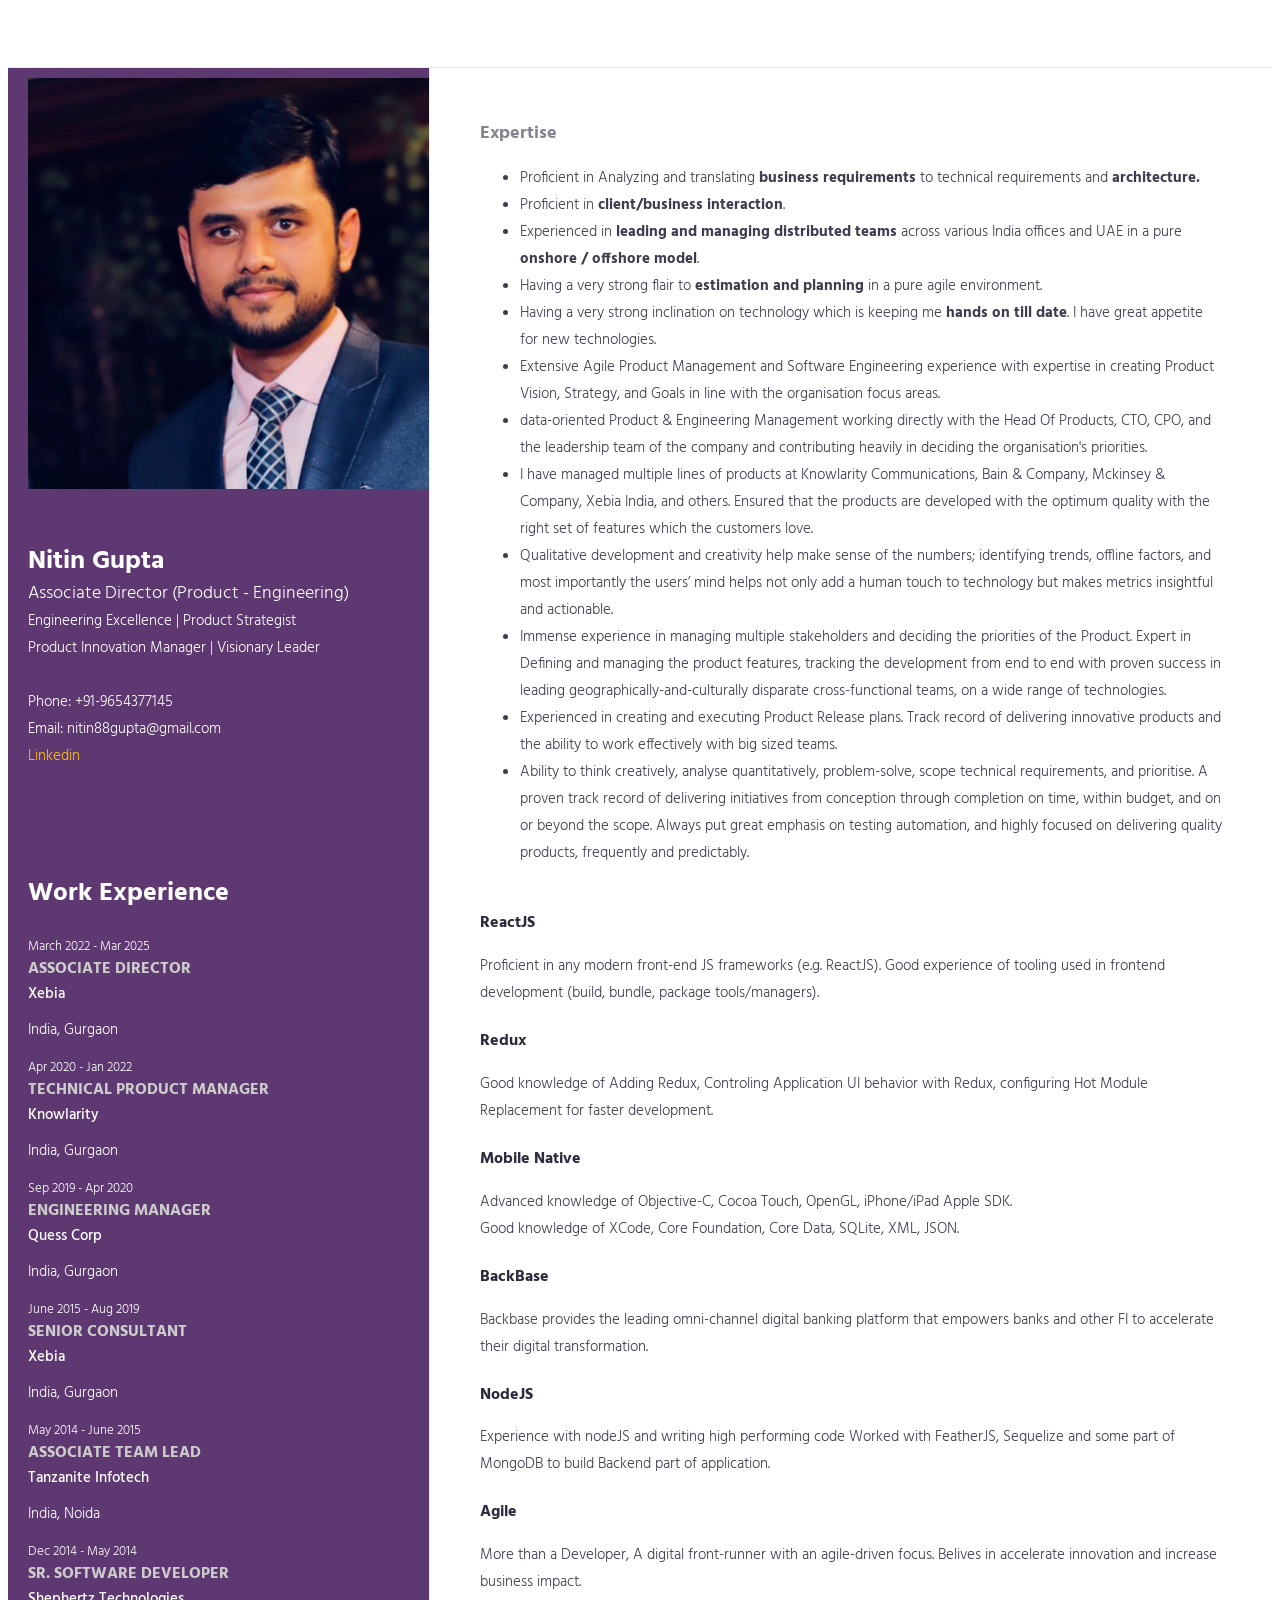
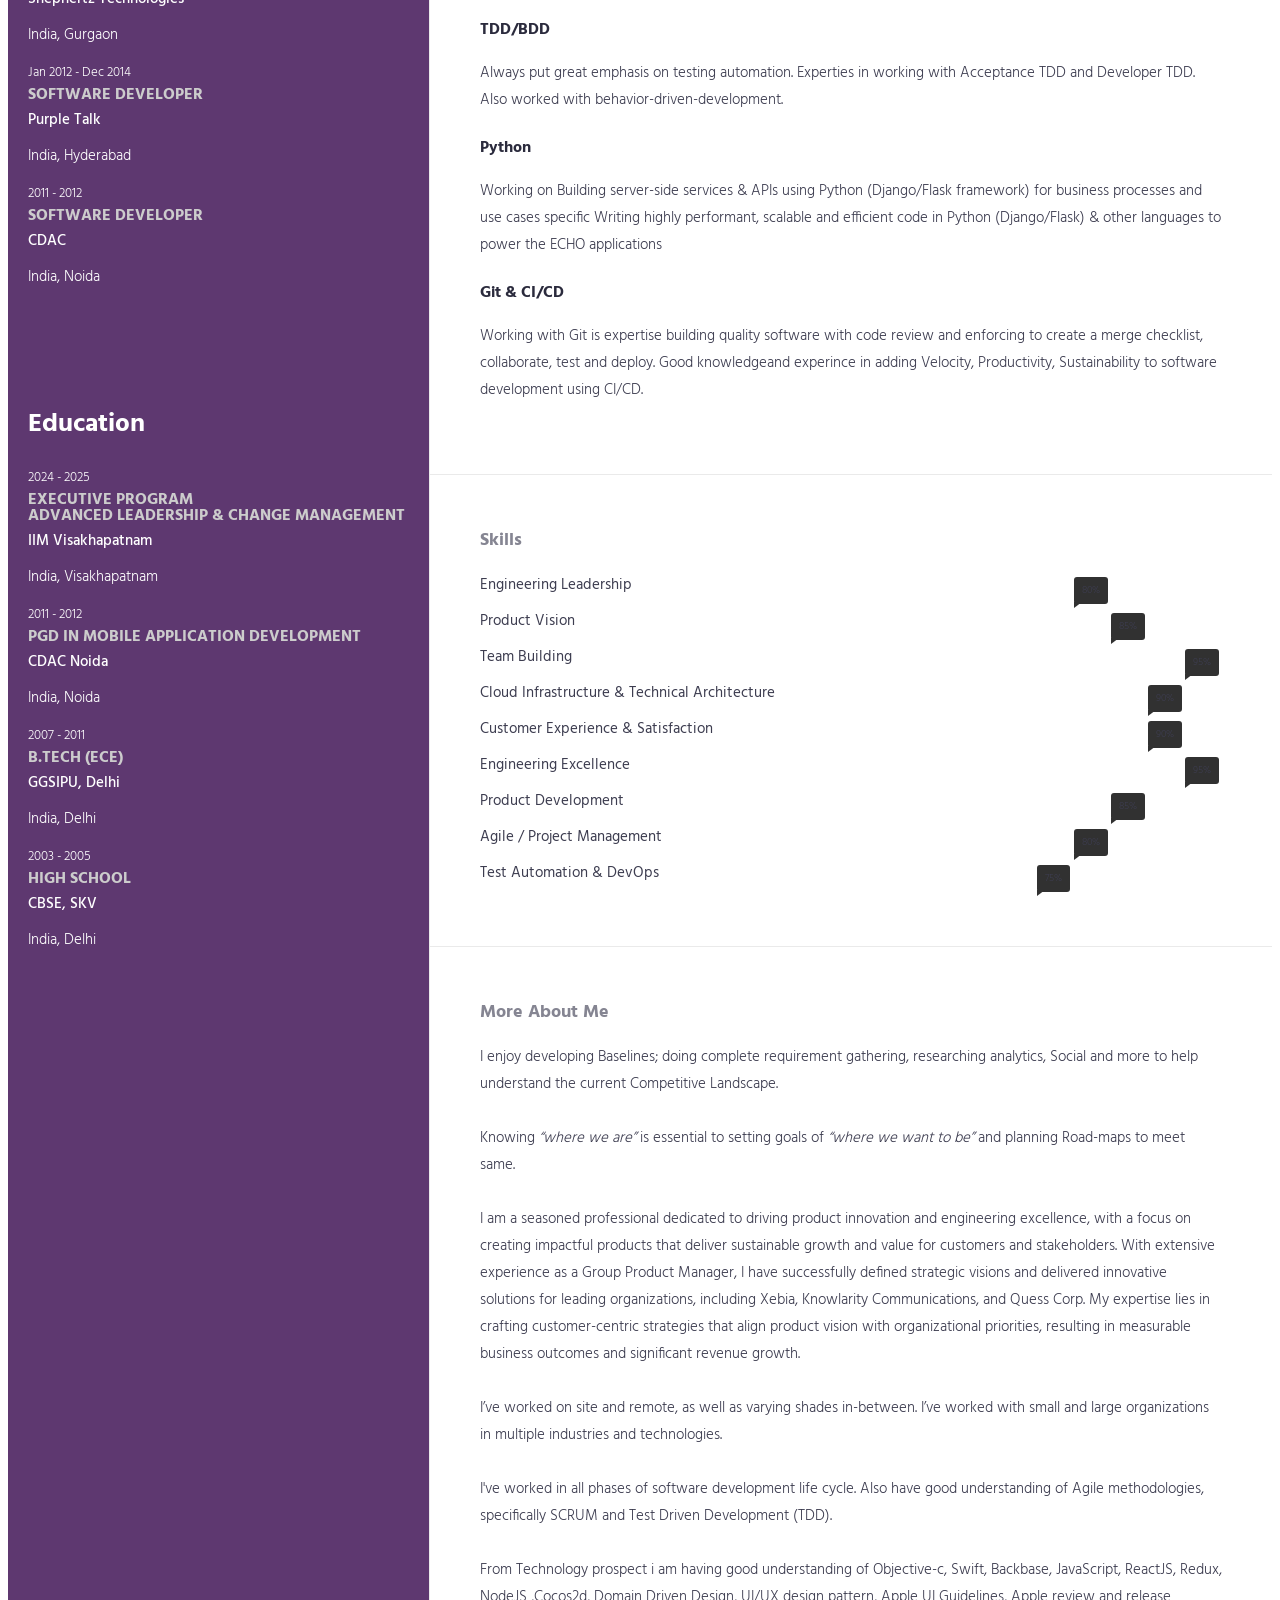
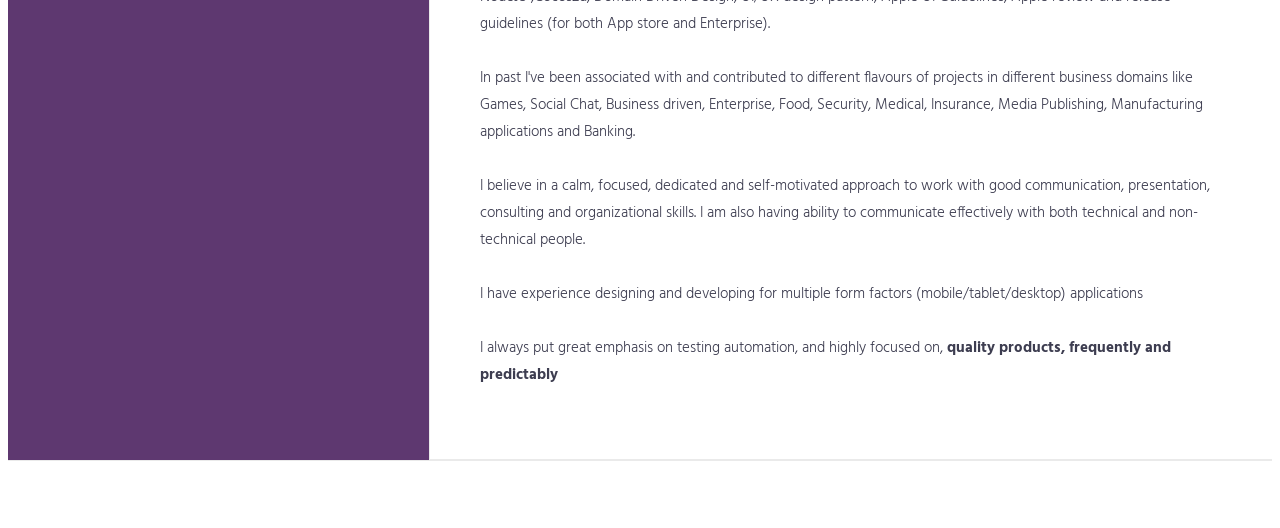
==== index.html @ 9d3622bd "Update index.html About me v0.1" ====
<!DOCTYPE html>
<html>
<head>
    <meta charset="utf-8">
    <meta http-equiv="X-UA-Compatible" content="IE=edge">
    <meta name="viewport" content="width=device-width, initial-scale=1">
    <!-- The above 3 meta tags *must* come first in the head; any other head content must come *after* these tags -->
    <title>Nitin Gupta</title>

    <!-- favicon -->
    <link href="favicon.ico" rel=icon>

    <!-- web-fonts -->
    <link href="https://fonts.googleapis.com/css?family=Hind:300,400,500,600,700" rel="stylesheet">

    <!-- font-awesome -->
    <link href="css/font-awesome.min.css" rel="stylesheet">

    <!-- Bootstrap -->
    <link href="css/bootstrap.min.css" rel="stylesheet">

    <!-- Style CSS -->
    <link href="css/style.css" rel="stylesheet">

</head>
<body id="page-top" data-spy="scroll" data-target=".navbar">
<div id="main-wrapper">

<div class="columns-block container">
<div class="left-col-block blocks">
    <header class="header theiaStickySidebar">
        <div class="profile-img">
            <img src="img/img-profile.png" class="img-responsive" alt=""/>
        </div>
        <div class="content">
            <h1>Nitin Gupta</h1>
            <span class="lead">Associate Director (Product - Engineering)</span>
            <div>
                <span class="about-text">
                        Engineering Excellence | Product Strategist <br/> Product Innovation Manager | Visionary Leader
                </span>

                <!-- <p><i>"I believe in application of thought process and result oriented approach."</i></p> -->
                <!-- <p><img src="img/Signature.png" alt="" class="img-responsive"/></p> -->
            </div>
            <br/>
            <span class="about-text">Phone: +91-9654377145</span><br/>
            <span class="about-text">Email: nitin88gupta@gmail.com</span>
            <ul>
                <li><a href="https://www.linkedin.com/in/nitin-gupta-18a8241a/"> Linkedin </a></li>
            </ul>
        </div>

    </header>
    <!-- .header-->

    <section class="header">
        <br/>
        <br/>
        <br/>
        <h1>Work Experience</h1>
        <div class="row">
            <div class="col-md-12">
                <div class="content-item">
                    <small>March 2022 - Mar 2025</small>
                    <h3>Associate Director</h3>
                    <h4>Xebia</h4>

                    <p>India, Gurgaon</p>
                </div>
                <div class="content-item">
                    <small>Apr 2020 - Jan 2022</small>
                    <h3>Technical Product Manager</h3>
                    <h4>Knowlarity</h4>

                    <p>India, Gurgaon</p>
                </div>
                <div class="content-item">
                    <small>Sep 2019 - Apr 2020</small>
                    <h3>Engineering Manager</h3>
                    <h4>Quess Corp</h4>

                    <p>India, Gurgaon</p>
                </div>
                <div class="content-item">
                    <small>June 2015 - Aug 2019</small>
                    <h3>Senior Consultant</h3>
                    <h4>Xebia</h4>

                    <p>India, Gurgaon</p>
                </div>
                <!-- .experience-item -->
                <div class="content-item">
                    <small>May 2014 - June 2015</small>
                    <h3>Associate Team Lead</h3>
                    <h4>Tanzanite Infotech</h4>

                    <p>India, Noida</p>
                </div>
                <!-- .experience-item -->
                
                <div class="content-item">
                    <small>Dec 2014 - May 2014</small>
                    <h3>Sr. Software Developer</h3>
                    <h4>Shephertz Technologies</h4>

                    <p>India, Gurgaon</p>
                </div>
                <!-- .experience-item -->

                <div class="content-item">
                    <small>Jan 2012 - Dec 2014</small>
                    <h3>Software Developer</h3>
                    <h4>Purple Talk</h4>

                    <p>India, Hyderabad</p>
                </div>
                <!-- .experience-item -->

                <div class="content-item">
                    <small>2011 - 2012</small>
                    <h3>Software Developer</h3>
                    <h4>CDAC</h4>

                    <p>India, Noida</p>
                </div>
                <!-- .experience-item -->
            </div>
        </div>
        <!--.row-->
    </section>
    <!-- .section-experience -->

    <section class="header">
        <br/>
        <br/>
        <br/>
        <h1>Education</h1>
        <!--.row-->
        <div class="row">
            <div class="col-md-12">
                <div class="content-item">
                    <small>2024 - 2025</small>
                    <h3>Executive Program <br/>Advanced Leadership & Change Management</h3>
                    <h4>IIM Visakhapatnam</h4>

                    <p>India, Visakhapatnam</p>
                </div>
                <!-- .experience-item -->
                <div class="content-item">
                    <small>2011 - 2012</small>
                    <h3>PGD In Mobile Application Development</h3>
                    <h4>CDAC Noida</h4>

                    <p>India, Noida</p>
                </div>
                <!-- .experience-item -->
                <div class="content-item">
                    <small>2007 - 2011</small>
                    <h3>B.Tech (ECE)</h3>
                    <h4>GGSIPU, Delhi</h4>

                    <p>India, Delhi</p>
                </div>
                <!-- .experience-item -->
                <div class="content-item">
                    <small>2003 - 2005</small>
                    <h3>High School</h3>
                    <h4>CBSE, SKV</h4>

                    <p>India, Delhi</p>
                </div>
                <!-- .experience-item -->
            </div>
        </div>
        <!--.row-->
    </section>
    <!-- .section-education -->
</div>
<!-- .left-col-block -->


<div class="right-col-block blocks">
<div class="theiaStickySidebar">
<section class="expertise-wrapper section-wrapper gray-bg">
    <div class="container-fluid">
        <div class="row">
            <div class="col-md-12">
                <div class="section-title">
                    <h2>Expertise</h2>
                </div>
            </div>
        </div>  
        <!-- .row -->

        <ol style="list-style-type:disc;">
            <li>Proficient in Analyzing and translating <b>business requirements</b> to technical requirements and <b>architecture.</b></li>
            <li>Proficient in <b>client/business interaction</b>.</li>
            <li>Experienced in <b>leading and managing distributed teams</b> across various India offices and UAE in a pure <b>onshore / offshore model</b>.</li>
            <li>Having a very strong flair to <b> estimation and planning</b> in a pure agile environment.</li>
            <li>Having a very strong inclination on technology which is keeping me <b>hands on till date</b>. I have great appetite for new technologies.</li>
            <li>Extensive Agile Product Management and Software Engineering experience with expertise in creating Product Vision, Strategy, and Goals in line with the organisation focus areas.</li>
            <li>data-oriented Product & Engineering Management working directly with the Head Of Products, CTO, CPO, and the leadership team of the company and contributing heavily in deciding the organisation's priorities.</li>
            <li> I have managed multiple lines of products at Knowlarity Communications, Bain & Company, Mckinsey & Company, Xebia India, and others. Ensured that the products are developed with the optimum quality with the right set of features which the customers love. </li>
            <li>Qualitative development and creativity help make sense of the numbers; identifying trends, offline factors, and most importantly the users’ mind helps not only add a human touch to technology but makes metrics insightful and actionable.</li>
            <li>Immense experience in managing multiple stakeholders and deciding the priorities of the Product. Expert in Defining and managing the product features, tracking the development from end to end with proven success in leading geographically-and-culturally disparate cross-functional teams, on a wide range of technologies.</li>
            <li>Experienced in creating and executing Product Release plans. Track record of delivering innovative products and the ability to work effectively with big sized teams.</li>
            <li>Ability to think creatively, analyse quantitatively, problem-solve, scope technical requirements, and prioritise. A proven track record of delivering initiatives from conception through completion on time, within budget, and on or beyond the scope. Always put great emphasis on testing automation, and highly focused on delivering quality products, frequently and predictably.</li>
        </ol>  
        
        <br/>
        
        <div class="row">
            <div class="col-md-6">
                <div class="expertise-item">
                    <h3>ReactJS</h3>
                    
                    <p>
                        Proficient in any modern front-end JS frameworks (e.g. ReactJS).
                        Good experience of tooling used in frontend development (build, bundle, package tools/managers).
                    </p>
                </div>
            </div>
            
            <div class="col-md-6">
                <div class="expertise-item">
                    <h3>Redux</h3>
                    
                    <p>
                        Good knowledge of Adding Redux, Controling Application UI behavior with Redux, configuring Hot Module Replacement for faster development. 
                    </p>
                </div>
            </div>  
            
        </div>

        <div class="row">
            <div class="col-md-6">
                <div class="expertise-item">
                    <h3>Mobile Native</h3>

                    <p>
                        Advanced knowledge of Objective-C, Cocoa Touch, OpenGL, iPhone/iPad Apple SDK.
                        <br/>Good knowledge of XCode, Core Foundation, Core Data, SQLite, XML, JSON. 
                    </p>
                </div>
            </div>
            <div class="col-md-6">
                <div class="expertise-item">
                    <h3>BackBase</h3>

                    <p>
                        Backbase provides the leading omni-channel digital banking platform that empowers banks and other FI to accelerate their digital transformation.
                    </p>
                </div>
            </div>
        </div>
        
        <div class="row">
            <div class="col-md-6">
                <div class="expertise-item">
                    <h3>NodeJS</h3>
    
                    <p>
                        Experience with nodeJS and writing high performing code
                        Worked with FeatherJS, Sequelize and some part of MongoDB to build Backend part of application.
                    </p>
                </div>
            </div>  

            <div class="col-md-6">
                <div class="expertise-item">
                    <h3>Agile</h3>

                    <p>
                        More than a Developer, A digital front-runner with an agile-driven focus.
                        Belives in accelerate innovation and increase business impact.
                    </p>
                </div>
            </div>

        </div>
        
        <div class="row">
            <div class="col-md-6">
                <div class="expertise-item">
                    <h3>TDD/BDD</h3>

                    <p>
                        Always put great emphasis on testing automation. Experties in working with Acceptance TDD and Developer TDD. Also worked with behavior-driven-development.
                    </p>
                </div>
            </div>  
            
            <div class="col-md-6">
                <div class="expertise-item">
                    <h3>Python</h3>
    
                    <p>
                        Working on Building server-side services & APIs using Python (Django/Flask framework) for business processes and use cases specific
                        Writing highly performant, scalable and efficient code in Python (Django/Flask) & other languages to power the ECHO applications
                    </p>
                </div>
            </div>

            <div class="col-md-6">
                <div class="expertise-item">
                    <h3>Git & CI/CD</h3>

                    <p>
                        Working with Git is expertise building quality software with code review and enforcing to create a merge checklist, collaborate, test and deploy.
                        Good knowledgeand experince in adding Velocity, Productivity, Sustainability to software development using CI/CD.
                    </p>
                </div>
            </div> 

        </div>

    </div>
</section>
<!-- .expertise-wrapper -->

<section class="section-wrapper skills-wrapper">
    <div class="container-fluid">
        <div class="row">
            <div class="col-md-12">
                <div class="section-title">
                    <h2>Skills</h2>
                </div>
            </div>

        </div>
        <div class="row">
            <div class="col-md-12">
                <div class="progress-wrapper">

                    <div class="progress-item">
                        <span class="progress-title">Engineering Leadership</span>

                        <div class="progress">
                            <div class="progress-bar" role="progressbar" aria-valuenow="80" aria-valuemin="0"
                                 aria-valuemax="100" style="width: 80%"><span class="progress-percent"> 80%</span>
                            </div>
                        </div>
                        <!-- /.progress -->
                    </div>
                    <!-- /.skill-progress -->

                    <div class="progress-item">
                        <span class="progress-title">Product Vision</span>

                        <div class="progress">
                            <div class="progress-bar" role="progressbar" aria-valuenow="65" aria-valuemin="0"
                                 aria-valuemax="100" style="width: 85%"><span class="progress-percent"> 85%</span>
                            </div>
                        </div>
                        <!-- /.progress -->
                    </div>
                    <!-- /.skill-progress -->

                    <div class="progress-item">
                        <span class="progress-title">Team Building</span>

                        <div class="progress">
                            <div class="progress-bar" role="progressbar" aria-valuenow="50" aria-valuemin="0"
                                 aria-valuemax="100" style="width: 95%"><span class="progress-percent"> 95%</span>
                            </div>
                        </div>
                        <!-- /.progress -->
                    </div>
                    <!-- /.skill-progress -->

                    <div class="progress-item">
                        <span class="progress-title">Cloud Infrastructure & Technical Architecture</span>

                        <div class="progress">
                            <div class="progress-bar" role="progressbar" aria-valuenow="90" aria-valuemin="0"
                                 aria-valuemax="100" style="width: 90%"><span class="progress-percent"> 90%</span>
                            </div>
                        </div>
                        <!-- .progress -->
                    </div>
                    <!-- .skill-progress -->

                    <div class="progress-item">
                        <span class="progress-title">Customer Experience & Satisfaction</span>

                        <div class="progress">
                            <div class="progress-bar" role="progressbar" aria-valuenow="90" aria-valuemin="0"
                                 aria-valuemax="100" style="width: 90%"><span class="progress-percent"> 90%</span>
                            </div>
                        </div>
                        <!-- /.progress -->
                    </div>
                    <!-- /.skill-progress -->

                    <div class="progress-item">
                        <span class="progress-title">Engineering Excellence</span>

                        <div class="progress">
                            <div class="progress-bar" role="progressbar" aria-valuenow="95" aria-valuemin="0"
                                 aria-valuemax="100" style="width: 95%;"><span class="progress-percent"> 95%</span>
                            </div>
                        </div>
                        <!-- /.progress -->
                    </div>
                    <!-- /.skill-progress -->

                    <div class="progress-item">
                        <span class="progress-title">Product Development</span>

                        <div class="progress">
                            <div class="progress-bar" role="progressbar" aria-valuenow="85" aria-valuemin="0"
                                 aria-valuemax="100" style="width: 85%;"><span class="progress-percent"> 85%</span>
                            </div>
                        </div>
                        <!-- /.progress -->
                    </div>
                    <!-- /.skill-progress -->

                    <div class="progress-item">
                        <span class="progress-title">Agile / Project Management</span>

                        <div class="progress">
                            <div class="progress-bar" role="progressbar" aria-valuenow="80" aria-valuemin="0"
                                 aria-valuemax="100" style="width: 80%;"><span class="progress-percent"> 80%</span>
                            </div>
                        </div>
                        <!-- .progress -->
                    </div>
                    <!-- .skill-progress -->

                    <div class="progress-item">
                        <span class="progress-title">Test Automation & DevOps</span>

                        <div class="progress">
                            <div class="progress-bar" role="progressbar" aria-valuenow="75" aria-valuemin="0"
                                 aria-valuemax="100" style="width: 75%;"><span class="progress-percent"> 75%</span>
                            </div>
                        </div>
                        <!-- /.progress -->
                    </div>
                    <!-- /.skill-progress -->

                </div>
                <!-- /.progress-wrapper -->
            </div>
        </div>
        <!--.row -->
    </div>
    <!-- .container-fluid -->
</section>
<!-- .skills-wrapper -->

<section class="section-wrapper">
        <div class="container-fluid">
                <div class="row">
                    <div class="col-md-12">
                        <div class="section-title">
                            <h2>More About Me</h2>
                        </div>
                    </div>
                </div>  
                <!-- .row -->
        
                <div class="row">
                    <div class="col-md-12">
                        <div class="expertise-item">
                            <p>
                                I enjoy developing Baselines; doing complete requirement gathering, researching analytics, Social and more to help understand the current Competitive Landscape. 
                                <br/><br/>
                                Knowing <i>“where we are”</i> is essential to setting goals of <i>“where we want to be”</i> and planning Road-maps to meet same. 
                                <br/><br/>
                                I am a seasoned professional dedicated to driving product innovation and engineering excellence, with a focus on creating impactful products that deliver sustainable growth and value for customers and stakeholders.
                                With extensive experience as a Group Product Manager, I have successfully defined strategic visions and delivered innovative solutions for leading organizations, including Xebia, Knowlarity Communications, and Quess Corp. 
                                My expertise lies in crafting customer-centric strategies that align product vision with organizational priorities, resulting in measurable business outcomes
                                and significant revenue growth.
                                <br/><br/>
                                I’ve worked on site and remote, as well as varying shades in-between. I’ve worked with small and large organizations in multiple industries and technologies. 
                                <br/><br/>I've worked in all phases of software development life cycle. Also have good understanding of Agile methodologies, specifically SCRUM and Test Driven Development (TDD).
                                <br/><br/>From Technology prospect i am having good understanding of Objective-c, Swift, Backbase, JavaScript, ReactJS, Redux, NodeJS ,Cocos2d, Domain Driven Design, UI/UX design pattern, Apple UI Guidelines, Apple review and release guidelines (for both App store and Enterprise). 
                                <br/><br/>
                                In past I've been associated with and contributed to different flavours of projects in different business domains like Games, Social Chat, Business driven, Enterprise, Food, Security, Medical, Insurance, Media Publishing, Manufacturing applications and Banking.
                                <br/><br/>
                                I believe in a calm, focused, dedicated and self-motivated approach to work with good communication, presentation, consulting and organizational skills. I am also having ability to communicate effectively with both technical and non- technical people.
                                <br/><br/>
                                I have experience designing and developing for multiple form factors (mobile/tablet/desktop) applications
                                <br/><br/>
                                I always put great emphasis on testing automation, and highly focused on, <b> quality products, frequently and predictably</b>
                            </p>
                        </div>
                    </div>
                </div>
            </div>
</section>
<!-- more about me -->

</div>
<!-- Sticky -->
</div>
<!-- .right-col-block -->
</div>
<!-- .columns-block -->
</div>
<!-- #main-wrapper -->

</body>
</html>
---- css/style.css ----
/*------------------------------------------------------------------
# [Color codes]

# Body  (text): #3a4750
# Heading Color #444444
# Theme Color (link color) #82b541
# Mid grey (sub header) #f4f4f4
# -------------------------------------------------------------------*/

body {
    font-family : 'Hind', sans-serif;
    font-size   : 15px;
    line-height : 1.8em;
    color       : #3d3d50;
    font-weight : 300;
    background  : url("../img/pattern-bg.png") fixed;
    }

/* --------------------------------------
 * Global Typography
 *------------------------------------------*/

h1, h2, h3, h4, h5, h6 {
    margin : 0 0 15px;
    color  : #2b2b3d;
    }

h1 {
    font-size   : 26px;
    line-height : 1.8em;
    font-weight : 700;
    color: white;
    }

h2 {
    font-size   : 18px;
    line-height : 1.8em;
    font-weight : 700;
    }

h3 {
    font-size   : 16px;
    line-height : 1.8em;
    font-weight : 500;
    }

h4 {
    font-size   : 15px;
    line-height : 1.8em;
    font-weight : 500;
    }

h5 {
    font-size   : 15px;
    line-height : 1.5em;
    font-weight : 500;
    }

h6 {
    font-size   : 15px;
    line-height : 1.5em;
    }

/* --------------------------------------
 * LINK STYLE
 *------------------------------------------*/
a {
    color              : #FFC107;
    text-decoration    : none;
    -webkit-transition : all 0.3s ease 0s;
    -moz-transition    : all 0.3s ease 0s;
    -o-transition      : all 0.3s ease 0s;
    transition         : all 0.3s ease 0s;
    }

a,
a:active,
a:focus,
a:active {
    text-decoration : none;
    outline         : none
    }

a:hover,
a:focus {
    text-decoration : none;
    color           : #ff9800;
    }

p {
    margin-bottom : 10px;
    }

ul {
    margin     : 0;
    padding    : 0;
    list-style : none;
    }

/*------------------
 * Button Style
 *------------------*/
.btn {
    padding        : 14px 30px 11px;
    margin-bottom  : 0;
    font-size      : 14px;
    font-weight    : 500;
    border-radius  : 0;
    border         : 0;
    text-transform : uppercase;
    }

.btn-lg {
    font-weight : 700;
    font-size   : 24px;
    padding     : 15px 30px;
    }

/*btn-primary*/
.btn-primary {
    background-color : #FFC107;
    }

.btn-primary:hover,
.btn-primary:focus,
.btn-primary:active:focus {
    background : #ff9800;
    }

/*btn-default*/
.btn-default {
    color            : #2a54f5;
    background-color : transparent;
    border           : 2px solid #2a54f5;
    }

.btn-default:hover,
.btn-default:focus,
.btn-default:active:focus {
    background   : #2a54f5;
    color        : #ffffff;
    border-color : #2a54f5;
    }

button:focus,
.btn:focus,
.btn:active:focus {
    outline : none;
    }

/* --------------------
 * Column Block
 * -------------------*/

.columns-block {
    display                : -webkit-flex;
    display                : flex;
    -webkit-flex-direction : row;
    flex-direction         : row;
    margin                 : 60px auto;
    padding                : 0;
    box-shadow             : 0 0 0 1px #eaeaea;
    }

.blocks {
    box-sizing : border-box;
    }

.left-col-block {
    overflow     : hidden;
    -webkit-flex : 1 0 0;
    flex         : 1 0 0;
    position     : relative;
    background   : rgba(54, 7, 77, 0.8);
    border-right : 1px solid #eaeaea;
    color: white;
    }

.right-col-block {
    -webkit-flex : 2 0 0;
    flex         : 2 0 0;
    position     : relative;
    background   : #ffffff;
    }

@media (max-width : 768px) {

    .columns-block {
        display    : block;
        margin     : 0;
        box-shadow : none;
        }

    .left-col-block {
        width    : 100%;
        position : relative;
        border   : 0;
        }

    .right-col-block {
        width      : 100%;
        position   : relative;
        box-shadow : none;
        }
    }

@media (min-width : 769px) and (max-width : 1024px) {
    .columns-block {
        margin-top    : 30px;
        margin-bottom : 30px;
        }
    }

/* --------------------
 * Section Background
 * -------------------*/

.gray-bg {
    background-color : #ffffff;
    }

/* --------------------
 *  main Wrapper
 * -------------------*/
#main-wrapper {
    overflow : hidden;
    }

/*-------------------
 * Section Wrapper
 *-------------------*/
.section-wrapper {
    padding       : 50px;
    border-bottom : 1px solid #eaeaea;
    }

@media (max-width : 480px) {
    .section-wrapper {
        padding : 30px 20px;
        }
    }

/*---------------------------
* Section Title
*---------------------------*/
.section-title {
    margin-bottom : 15px;
    }

.section-title h2 {
    margin-bottom : 5px;
    color         : #858592;
    }

/*-----------------------------
 * NAVIGATION & HEADER STYLE
 *-----------------------------*/

.header {
    padding-top: 10px !important;
    padding-right: 20px !important;
    padding-bottom: 10px !important;
    padding-left: 20px !important;
    margin   : 0;
    position : relative;
    }

.header .profile-img {
    margin-bottom : 50px;
    }

.header .content-wrapper {

    }

.header .content {
    width  : 100%;
    margin : 0 auto;
    }

.header .content h1 {
    line-height : 1;
    margin      : 0 0 5px;
    }

.header .content .lead {
    font-size : 18px;
    }

.header .content .about-text {
    margin : 10px 0;
    }

.header .btn {
    margin-top : 40px;
    }

@media (max-width : 768px) {
    .header {
        padding       : 0;
        text-align    : center;
        border-bottom : 1px solid #ededed;
        }

    .header img {
        margin : 0 auto;
        }

    .header .content {
        padding : 50px;
        }
    }

/* Header Sticky */

.sticky {
    position : -webkit-sticky;
    position : sticky;
    top      : 0;
    }

/*-------------------
 * Social Icon
 *-------------------*/

.social-icon {
    margin  : 20px 0;
    padding : 0;
    display : block;
    }

.social-icon li {
    display : inline-block;
    margin  : 0 2px;
    }

.social-icon li a {
    display       : block;
    font-size     : 12px;
    color         : #333333;
    width         : 34px;
    height        : 34px;
    line-height   : 33px;
    text-align    : center;
    border-radius : 2px;
    border        : 2px solid #eeeeee;
    }

.social-icon li a:hover {
    border-color : #cccccc;
    }

/*-------------------
 * Expertise
 *-------------------*/
.expertise-item {
    margin-bottom : 20px;
    }

.expertise-item h3 {
    margin-bottom : 5px;
    font-weight   : 700;
    }

/*-------------------
 * Skills Progressbar
 *-------------------*/

.progress-item {
    position : relative;
    }

.progress-item .progress-title {
    font-size     : 15px;
    font-weight   : 400;
    display       : inline-block;
    margin-bottom : 5px;
    }

.progress-item .progress {
    height        : 4px;
    box-shadow    : none;
    border-radius : 5px;
    }

.progress-item .progress-bar {
    background-color : #FFC107;
    box-shadow       : none;
    text-align       : right;
    }

.progress-item .progress-percent {
    font-size        : 10px;
    background-color : #313131;
    position         : absolute;
    top              : 5px;
    padding          : 0 8px;
    border-radius    : 3px;
    }

.progress-item .progress-percent::before {
    content      : "";
    position     : absolute;
    left         : 0;
    bottom       : -4px;
    border-top   : 6px solid #313131;
    border-right : 8px solid transparent;
    }

/*-------------------
 * Portfolio
 *-------------------*/

.portfolio-item {
    position      : relative;
    display       : block;
    margin-bottom : 30px;
    }

.portfolio-item .portfolio-thumb img {
    height    : auto;
    display   : block;
    max-width : 100%;
    }

.portfolio-item .portfolio-info {
    position   : absolute;
    bottom     : 0;
    padding    : 30px 15px 5px;
    width      : 100%;
    background : -webkit-linear-gradient(
            top,
            transparent 0%,
            rgba(0, 0, 0, 0.5) 100%
    );
    }

.portfolio-item .portfolio-info h3 {
    margin      : 0;
    line-height : 1;
    color       : #ffffff;
    }

.portfolio-item .portfolio-info small {
    color : #ffffff;
    }

.portfolio-item:hover .portfolio-info {
    background : -webkit-linear-gradient(
            top,
            transparent 0%,
            #000 100%
    );
    }

/*-------------------
 * Content Item
 *-------------------*/

.content-item {
    margin-bottom : 0px;
    }

.content-item h3 {
    margin         : 0 0 10px;
    line-height    : 1;
    font-weight    : bold;
    text-transform : uppercase;
    }

.content-item h4 {
    margin      : 0;
    line-height : 1;
    }

.content-item small {
    color : #888888;
    }

.header .content-item small {
    color: #ffffff
}

.header .content-item h3 {
    margin         : 0 0 10px;
    line-height    : 1;
    font-weight    : bold;
    text-transform : uppercase;
    color: #cccccc
    }

.header .content-item h4 {
    margin      : 0;
    line-height : 1;
    color: #ffffff
    }


/*-------------------
 * Contact
 *-------------------*/

.feedback-form {
    margin-top : 50px;
    }

/*-------------------
 * Form Style
 *-------------------*/
.form-control {
    height        : 50px;
    padding       : 0 20px;
    font-size     : 13px;
    line-height   : 50px;
    color         : #969595;
    border        : 1px solid #cccccc;
    border-radius : 0;
    box-shadow    : none;
    box-sizing    : border-box;
    }

.form-control:focus,
.form-control:active {
    box-shadow : none;
    }

/* --------------------------------------------
 *   Footer
 *---------------------------------------------- */

/* Copyright */

.footer {
    padding : 30px 50px;
    }

.footer .copyright-section {
    font-size : 13px;
    color     : #888888;

    }

.footer .copyright-section .copytext {
    font-weight : 400;
    display     : block;
    }

@media (max-width : 480px) {
    .footer {
        padding : 10px 20px;
        }
    }

/* ---------------------------------------------- /*
 * Preloader
/* ---------------------------------------------- */
#preloader {
    background : rgba(255, 255, 255,.8);
    bottom     : 0;
    left       : 0;
    position   : fixed;
    right      : 0;
    top        : 0;
    z-index    : 9999;
    }

#status,
.status-mes {
    background-image    : url(../img/preloader.svg);
    background-position : center;
    background-repeat   : no-repeat;
    height              : 200px;
    left                : 50%;
    margin              : -100px 0 0 -100px;
    position            : absolute;
    top                 : 50%;
    width               : 200px;
    }

.status-mes {
    background : none;
    left       : 0;
    margin     : 0;
    text-align : center;
    top        : 65%;
    }
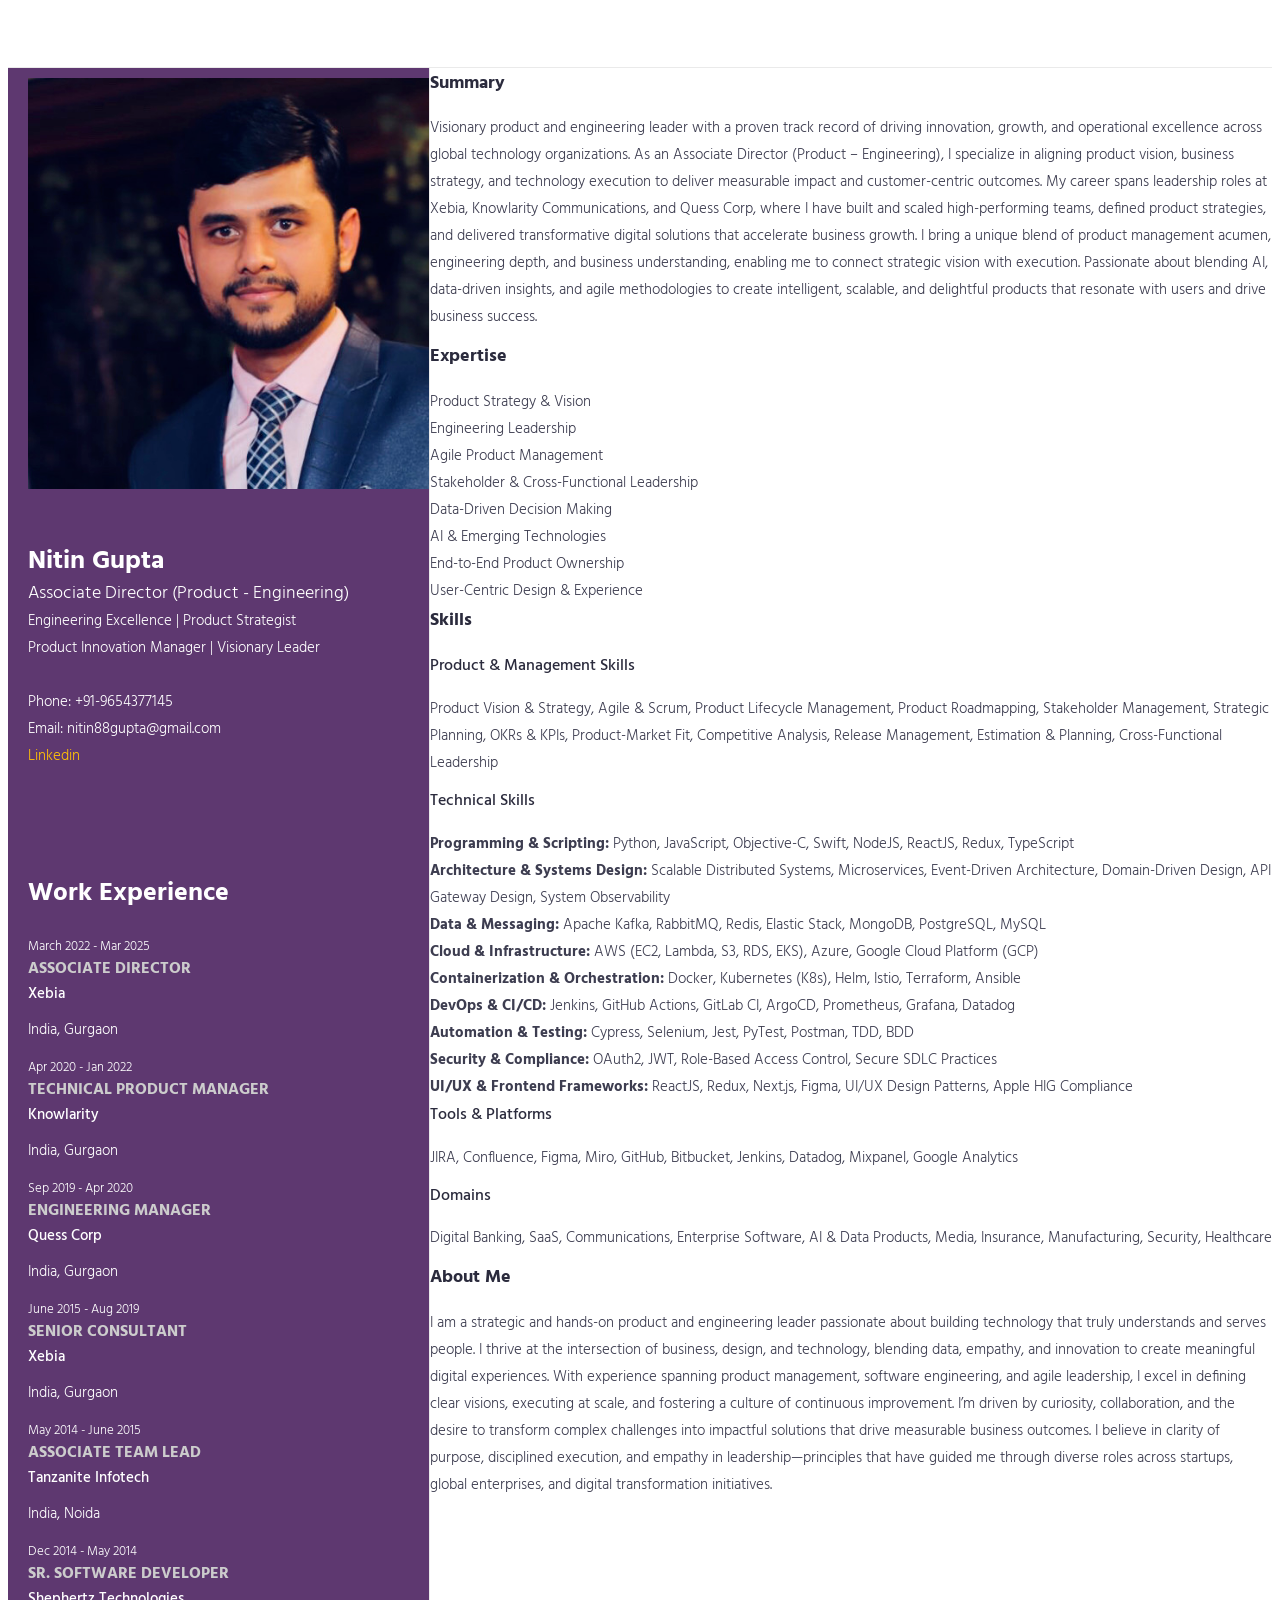
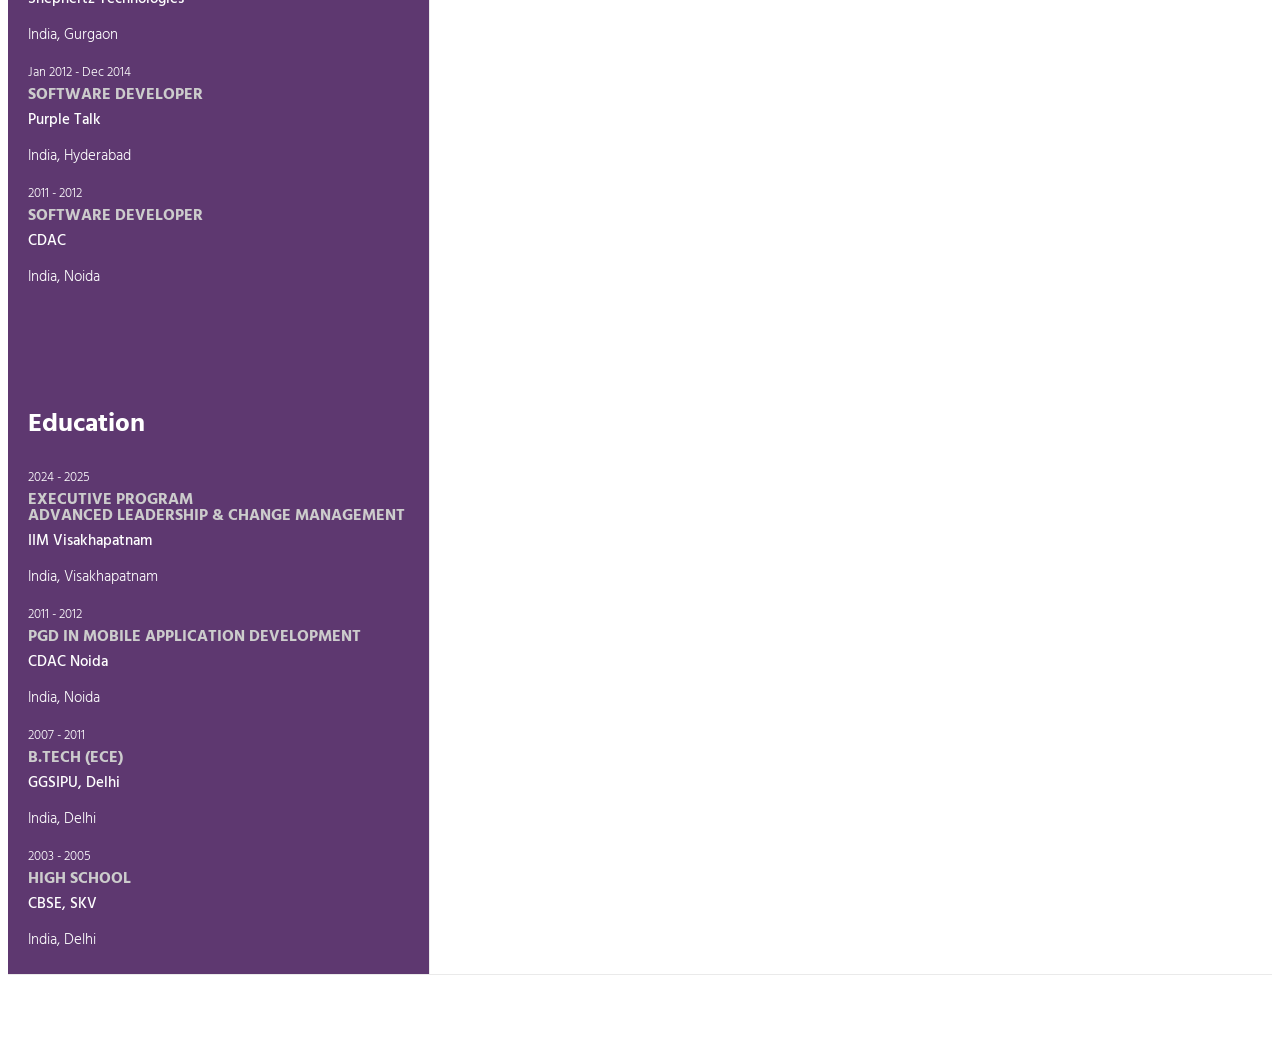
==== commit 890c76f6: "Main Commit" ====
--- a/index.html
+++ b/index.html
@@ -182,319 +182,46 @@
 
 <div class="right-col-block blocks">
 <div class="theiaStickySidebar">
-<section class="expertise-wrapper section-wrapper gray-bg">
-    <div class="container-fluid">
-        <div class="row">
-            <div class="col-md-12">
-                <div class="section-title">
-                    <h2>Expertise</h2>
-                </div>
-            </div>
-        </div>  
-        <!-- .row -->
-
-        <ol style="list-style-type:disc;">
-            <li>Proficient in Analyzing and translating <b>business requirements</b> to technical requirements and <b>architecture.</b></li>
-            <li>Proficient in <b>client/business interaction</b>.</li>
-            <li>Experienced in <b>leading and managing distributed teams</b> across various India offices and UAE in a pure <b>onshore / offshore model</b>.</li>
-            <li>Having a very strong flair to <b> estimation and planning</b> in a pure agile environment.</li>
-            <li>Having a very strong inclination on technology which is keeping me <b>hands on till date</b>. I have great appetite for new technologies.</li>
-            <li>Extensive Agile Product Management and Software Engineering experience with expertise in creating Product Vision, Strategy, and Goals in line with the organisation focus areas.</li>
-            <li>data-oriented Product & Engineering Management working directly with the Head Of Products, CTO, CPO, and the leadership team of the company and contributing heavily in deciding the organisation's priorities.</li>
-            <li> I have managed multiple lines of products at Knowlarity Communications, Bain & Company, Mckinsey & Company, Xebia India, and others. Ensured that the products are developed with the optimum quality with the right set of features which the customers love. </li>
-            <li>Qualitative development and creativity help make sense of the numbers; identifying trends, offline factors, and most importantly the users’ mind helps not only add a human touch to technology but makes metrics insightful and actionable.</li>
-            <li>Immense experience in managing multiple stakeholders and deciding the priorities of the Product. Expert in Defining and managing the product features, tracking the development from end to end with proven success in leading geographically-and-culturally disparate cross-functional teams, on a wide range of technologies.</li>
-            <li>Experienced in creating and executing Product Release plans. Track record of delivering innovative products and the ability to work effectively with big sized teams.</li>
-            <li>Ability to think creatively, analyse quantitatively, problem-solve, scope technical requirements, and prioritise. A proven track record of delivering initiatives from conception through completion on time, within budget, and on or beyond the scope. Always put great emphasis on testing automation, and highly focused on delivering quality products, frequently and predictably.</li>
-        </ol>  
-        
-        <br/>
-        
-        <div class="row">
-            <div class="col-md-6">
-                <div class="expertise-item">
-                    <h3>ReactJS</h3>
-                    
-                    <p>
-                        Proficient in any modern front-end JS frameworks (e.g. ReactJS).
-                        Good experience of tooling used in frontend development (build, bundle, package tools/managers).
-                    </p>
-                </div>
-            </div>
-            
-            <div class="col-md-6">
-                <div class="expertise-item">
-                    <h3>Redux</h3>
-                    
-                    <p>
-                        Good knowledge of Adding Redux, Controling Application UI behavior with Redux, configuring Hot Module Replacement for faster development. 
-                    </p>
-                </div>
-            </div>  
-            
-        </div>
-
-        <div class="row">
-            <div class="col-md-6">
-                <div class="expertise-item">
-                    <h3>Mobile Native</h3>
-
-                    <p>
-                        Advanced knowledge of Objective-C, Cocoa Touch, OpenGL, iPhone/iPad Apple SDK.
-                        <br/>Good knowledge of XCode, Core Foundation, Core Data, SQLite, XML, JSON. 
-                    </p>
-                </div>
-            </div>
-            <div class="col-md-6">
-                <div class="expertise-item">
-                    <h3>BackBase</h3>
-
-                    <p>
-                        Backbase provides the leading omni-channel digital banking platform that empowers banks and other FI to accelerate their digital transformation.
-                    </p>
-                </div>
-            </div>
-        </div>
-        
-        <div class="row">
-            <div class="col-md-6">
-                <div class="expertise-item">
-                    <h3>NodeJS</h3>
-    
-                    <p>
-                        Experience with nodeJS and writing high performing code
-                        Worked with FeatherJS, Sequelize and some part of MongoDB to build Backend part of application.
-                    </p>
-                </div>
-            </div>  
-
-            <div class="col-md-6">
-                <div class="expertise-item">
-                    <h3>Agile</h3>
-
-                    <p>
-                        More than a Developer, A digital front-runner with an agile-driven focus.
-                        Belives in accelerate innovation and increase business impact.
-                    </p>
-                </div>
-            </div>
-
-        </div>
-        
-        <div class="row">
-            <div class="col-md-6">
-                <div class="expertise-item">
-                    <h3>TDD/BDD</h3>
-
-                    <p>
-                        Always put great emphasis on testing automation. Experties in working with Acceptance TDD and Developer TDD. Also worked with behavior-driven-development.
-                    </p>
-                </div>
-            </div>  
-            
-            <div class="col-md-6">
-                <div class="expertise-item">
-                    <h3>Python</h3>
-    
-                    <p>
-                        Working on Building server-side services & APIs using Python (Django/Flask framework) for business processes and use cases specific
-                        Writing highly performant, scalable and efficient code in Python (Django/Flask) & other languages to power the ECHO applications
-                    </p>
-                </div>
-            </div>
-
-            <div class="col-md-6">
-                <div class="expertise-item">
-                    <h3>Git & CI/CD</h3>
-
-                    <p>
-                        Working with Git is expertise building quality software with code review and enforcing to create a merge checklist, collaborate, test and deploy.
-                        Good knowledgeand experince in adding Velocity, Productivity, Sustainability to software development using CI/CD.
-                    </p>
-                </div>
-            </div> 
-
-        </div>
-
-    </div>
-</section>
-<!-- .expertise-wrapper -->
-
-<section class="section-wrapper skills-wrapper">
-    <div class="container-fluid">
-        <div class="row">
-            <div class="col-md-12">
-                <div class="section-title">
-                    <h2>Skills</h2>
-                </div>
-            </div>
-
-        </div>
-        <div class="row">
-            <div class="col-md-12">
-                <div class="progress-wrapper">
-
-                    <div class="progress-item">
-                        <span class="progress-title">Engineering Leadership</span>
-
-                        <div class="progress">
-                            <div class="progress-bar" role="progressbar" aria-valuenow="80" aria-valuemin="0"
-                                 aria-valuemax="100" style="width: 80%"><span class="progress-percent"> 80%</span>
-                            </div>
-                        </div>
-                        <!-- /.progress -->
-                    </div>
-                    <!-- /.skill-progress -->
-
-                    <div class="progress-item">
-                        <span class="progress-title">Product Vision</span>
-
-                        <div class="progress">
-                            <div class="progress-bar" role="progressbar" aria-valuenow="65" aria-valuemin="0"
-                                 aria-valuemax="100" style="width: 85%"><span class="progress-percent"> 85%</span>
-                            </div>
-                        </div>
-                        <!-- /.progress -->
-                    </div>
-                    <!-- /.skill-progress -->
-
-                    <div class="progress-item">
-                        <span class="progress-title">Team Building</span>
-
-                        <div class="progress">
-                            <div class="progress-bar" role="progressbar" aria-valuenow="50" aria-valuemin="0"
-                                 aria-valuemax="100" style="width: 95%"><span class="progress-percent"> 95%</span>
-                            </div>
-                        </div>
-                        <!-- /.progress -->
-                    </div>
-                    <!-- /.skill-progress -->
-
-                    <div class="progress-item">
-                        <span class="progress-title">Cloud Infrastructure & Technical Architecture</span>
-
-                        <div class="progress">
-                            <div class="progress-bar" role="progressbar" aria-valuenow="90" aria-valuemin="0"
-                                 aria-valuemax="100" style="width: 90%"><span class="progress-percent"> 90%</span>
-                            </div>
-                        </div>
-                        <!-- .progress -->
-                    </div>
-                    <!-- .skill-progress -->
-
-                    <div class="progress-item">
-                        <span class="progress-title">Customer Experience & Satisfaction</span>
-
-                        <div class="progress">
-                            <div class="progress-bar" role="progressbar" aria-valuenow="90" aria-valuemin="0"
-                                 aria-valuemax="100" style="width: 90%"><span class="progress-percent"> 90%</span>
-                            </div>
-                        </div>
-                        <!-- /.progress -->
-                    </div>
-                    <!-- /.skill-progress -->
-
-                    <div class="progress-item">
-                        <span class="progress-title">Engineering Excellence</span>
-
-                        <div class="progress">
-                            <div class="progress-bar" role="progressbar" aria-valuenow="95" aria-valuemin="0"
-                                 aria-valuemax="100" style="width: 95%;"><span class="progress-percent"> 95%</span>
-                            </div>
-                        </div>
-                        <!-- /.progress -->
-                    </div>
-                    <!-- /.skill-progress -->
-
-                    <div class="progress-item">
-                        <span class="progress-title">Product Development</span>
-
-                        <div class="progress">
-                            <div class="progress-bar" role="progressbar" aria-valuenow="85" aria-valuemin="0"
-                                 aria-valuemax="100" style="width: 85%;"><span class="progress-percent"> 85%</span>
-                            </div>
-                        </div>
-                        <!-- /.progress -->
-                    </div>
-                    <!-- /.skill-progress -->
-
-                    <div class="progress-item">
-                        <span class="progress-title">Agile / Project Management</span>
-
-                        <div class="progress">
-                            <div class="progress-bar" role="progressbar" aria-valuenow="80" aria-valuemin="0"
-                                 aria-valuemax="100" style="width: 80%;"><span class="progress-percent"> 80%</span>
-                            </div>
-                        </div>
-                        <!-- .progress -->
-                    </div>
-                    <!-- .skill-progress -->
-
-                    <div class="progress-item">
-                        <span class="progress-title">Test Automation & DevOps</span>
-
-                        <div class="progress">
-                            <div class="progress-bar" role="progressbar" aria-valuenow="75" aria-valuemin="0"
-                                 aria-valuemax="100" style="width: 75%;"><span class="progress-percent"> 75%</span>
-                            </div>
-                        </div>
-                        <!-- /.progress -->
-                    </div>
-                    <!-- /.skill-progress -->
-
-                </div>
-                <!-- /.progress-wrapper -->
-            </div>
-        </div>
-        <!--.row -->
-    </div>
-    <!-- .container-fluid -->
-</section>
-<!-- .skills-wrapper -->
-
-<section class="section-wrapper">
-        <div class="container-fluid">
-                <div class="row">
-                    <div class="col-md-12">
-                        <div class="section-title">
-                            <h2>More About Me</h2>
-                        </div>
-                    </div>
-                </div>  
-                <!-- .row -->
-        
-                <div class="row">
-                    <div class="col-md-12">
-                        <div class="expertise-item">
-                            <p>
-                                I enjoy developing Baselines; doing complete requirement gathering, researching analytics, Social and more to help understand the current Competitive Landscape. 
-                                <br/><br/>
-                                Knowing <i>“where we are”</i> is essential to setting goals of <i>“where we want to be”</i> and planning Road-maps to meet same. 
-                                <br/><br/>
-                                I am a seasoned professional dedicated to driving product innovation and engineering excellence, with a focus on creating impactful products that deliver sustainable growth and value for customers and stakeholders.
-                                With extensive experience as a Group Product Manager, I have successfully defined strategic visions and delivered innovative solutions for leading organizations, including Xebia, Knowlarity Communications, and Quess Corp. 
-                                My expertise lies in crafting customer-centric strategies that align product vision with organizational priorities, resulting in measurable business outcomes
-                                and significant revenue growth.
-                                <br/><br/>
-                                I’ve worked on site and remote, as well as varying shades in-between. I’ve worked with small and large organizations in multiple industries and technologies. 
-                                <br/><br/>I've worked in all phases of software development life cycle. Also have good understanding of Agile methodologies, specifically SCRUM and Test Driven Development (TDD).
-                                <br/><br/>From Technology prospect i am having good understanding of Objective-c, Swift, Backbase, JavaScript, ReactJS, Redux, NodeJS ,Cocos2d, Domain Driven Design, UI/UX design pattern, Apple UI Guidelines, Apple review and release guidelines (for both App store and Enterprise). 
-                                <br/><br/>
-                                In past I've been associated with and contributed to different flavours of projects in different business domains like Games, Social Chat, Business driven, Enterprise, Food, Security, Medical, Insurance, Media Publishing, Manufacturing applications and Banking.
-                                <br/><br/>
-                                I believe in a calm, focused, dedicated and self-motivated approach to work with good communication, presentation, consulting and organizational skills. I am also having ability to communicate effectively with both technical and non- technical people.
-                                <br/><br/>
-                                I have experience designing and developing for multiple form factors (mobile/tablet/desktop) applications
-                                <br/><br/>
-                                I always put great emphasis on testing automation, and highly focused on, <b> quality products, frequently and predictably</b>
-                            </p>
-                        </div>
-                    </div>
-                </div>
-            </div>
-</section>
-<!-- more about me -->
-
+  <h2>Summary</h2>
+  <p>Visionary product and engineering leader with a proven track record of driving innovation, growth, and operational excellence across global technology organizations. As an Associate Director (Product – Engineering), I specialize in aligning product vision, business strategy, and technology execution to deliver measurable impact and customer-centric outcomes. My career spans leadership roles at Xebia, Knowlarity Communications, and Quess Corp, where I have built and scaled high-performing teams, defined product strategies, and delivered transformative digital solutions that accelerate business growth. I bring a unique blend of product management acumen, engineering depth, and business understanding, enabling me to connect strategic vision with execution. Passionate about blending AI, data-driven insights, and agile methodologies to create intelligent, scalable, and delightful products that resonate with users and drive business success.</p>
+
+  <h2>Expertise</h2>
+  <ul>
+    <li>Product Strategy & Vision</li>
+    <li>Engineering Leadership</li>
+    <li>Agile Product Management</li>
+    <li>Stakeholder & Cross-Functional Leadership</li>
+    <li>Data-Driven Decision Making</li>
+    <li>AI & Emerging Technologies</li>
+    <li>End-to-End Product Ownership</li>
+    <li>User-Centric Design & Experience</li>
+  </ul>
+
+  <h2>Skills</h2>
+  <h3>Product & Management Skills</h3>
+  <p>Product Vision & Strategy, Agile & Scrum, Product Lifecycle Management, Product Roadmapping, Stakeholder Management, Strategic Planning, OKRs & KPIs, Product-Market Fit, Competitive Analysis, Release Management, Estimation & Planning, Cross-Functional Leadership</p>
+
+  <h3>Technical Skills</h3>
+  <ul>
+    <li><strong>Programming & Scripting:</strong> Python, JavaScript, Objective-C, Swift, NodeJS, ReactJS, Redux, TypeScript</li>
+    <li><strong>Architecture & Systems Design:</strong> Scalable Distributed Systems, Microservices, Event-Driven Architecture, Domain-Driven Design, API Gateway Design, System Observability</li>
+    <li><strong>Data & Messaging:</strong> Apache Kafka, RabbitMQ, Redis, Elastic Stack, MongoDB, PostgreSQL, MySQL</li>
+    <li><strong>Cloud & Infrastructure:</strong> AWS (EC2, Lambda, S3, RDS, EKS), Azure, Google Cloud Platform (GCP)</li>
+    <li><strong>Containerization & Orchestration:</strong> Docker, Kubernetes (K8s), Helm, Istio, Terraform, Ansible</li>
+    <li><strong>DevOps & CI/CD:</strong> Jenkins, GitHub Actions, GitLab CI, ArgoCD, Prometheus, Grafana, Datadog</li>
+    <li><strong>Automation & Testing:</strong> Cypress, Selenium, Jest, PyTest, Postman, TDD, BDD</li>
+    <li><strong>Security & Compliance:</strong> OAuth2, JWT, Role-Based Access Control, Secure SDLC Practices</li>
+    <li><strong>UI/UX & Frontend Frameworks:</strong> ReactJS, Redux, Next.js, Figma, UI/UX Design Patterns, Apple HIG Compliance</li>
+  </ul>
+
+  <h3>Tools & Platforms</h3>
+  <p>JIRA, Confluence, Figma, Miro, GitHub, Bitbucket, Jenkins, Datadog, Mixpanel, Google Analytics</p>
+
+  <h3>Domains</h3>
+  <p>Digital Banking, SaaS, Communications, Enterprise Software, AI & Data Products, Media, Insurance, Manufacturing, Security, Healthcare</p>
+
+  <h2>About Me</h2>
+  <p>I am a strategic and hands-on product and engineering leader passionate about building technology that truly understands and serves people. I thrive at the intersection of business, design, and technology, blending data, empathy, and innovation to create meaningful digital experiences. With experience spanning product management, software engineering, and agile leadership, I excel in defining clear visions, executing at scale, and fostering a culture of continuous improvement. I’m driven by curiosity, collaboration, and the desire to transform complex challenges into impactful solutions that drive measurable business outcomes. I believe in clarity of purpose, disciplined execution, and empathy in leadership—principles that have guided me through diverse roles across startups, global enterprises, and digital transformation initiatives.</p>
 </div>
 <!-- Sticky -->
 </div>
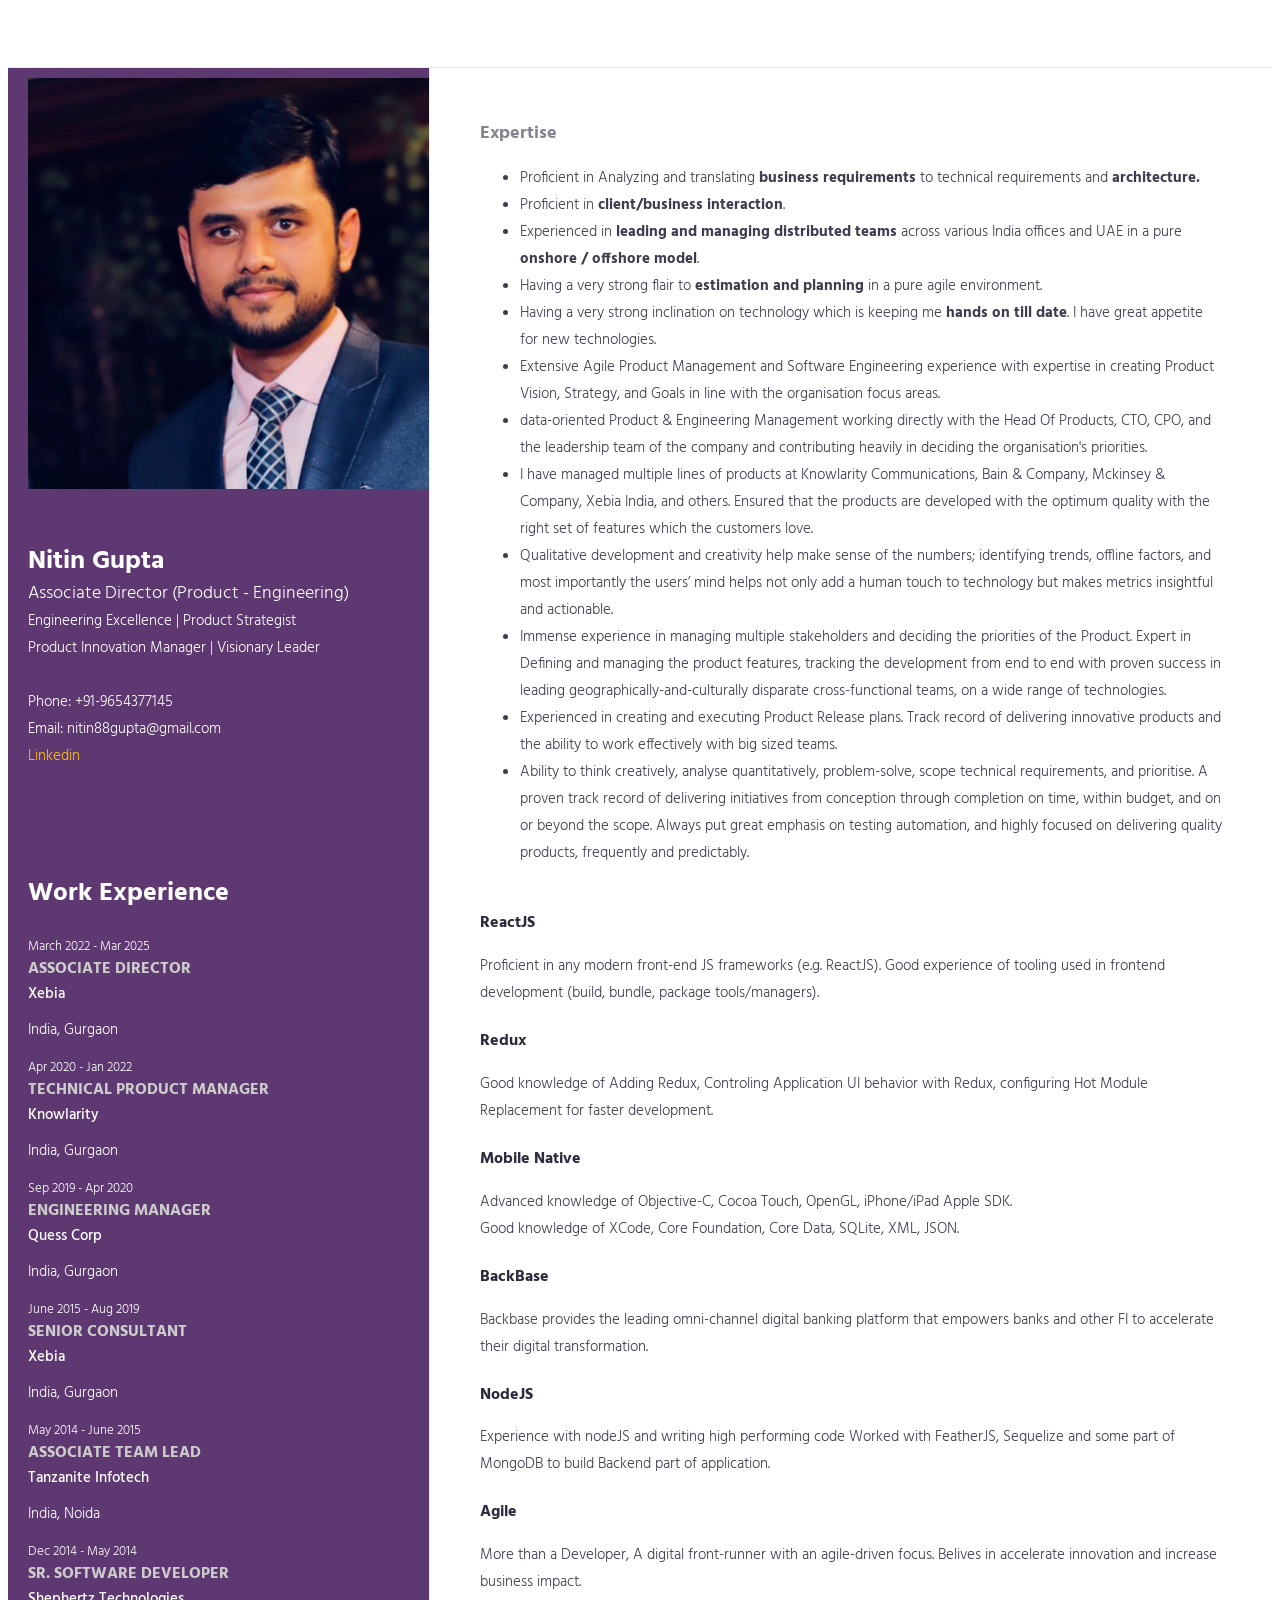
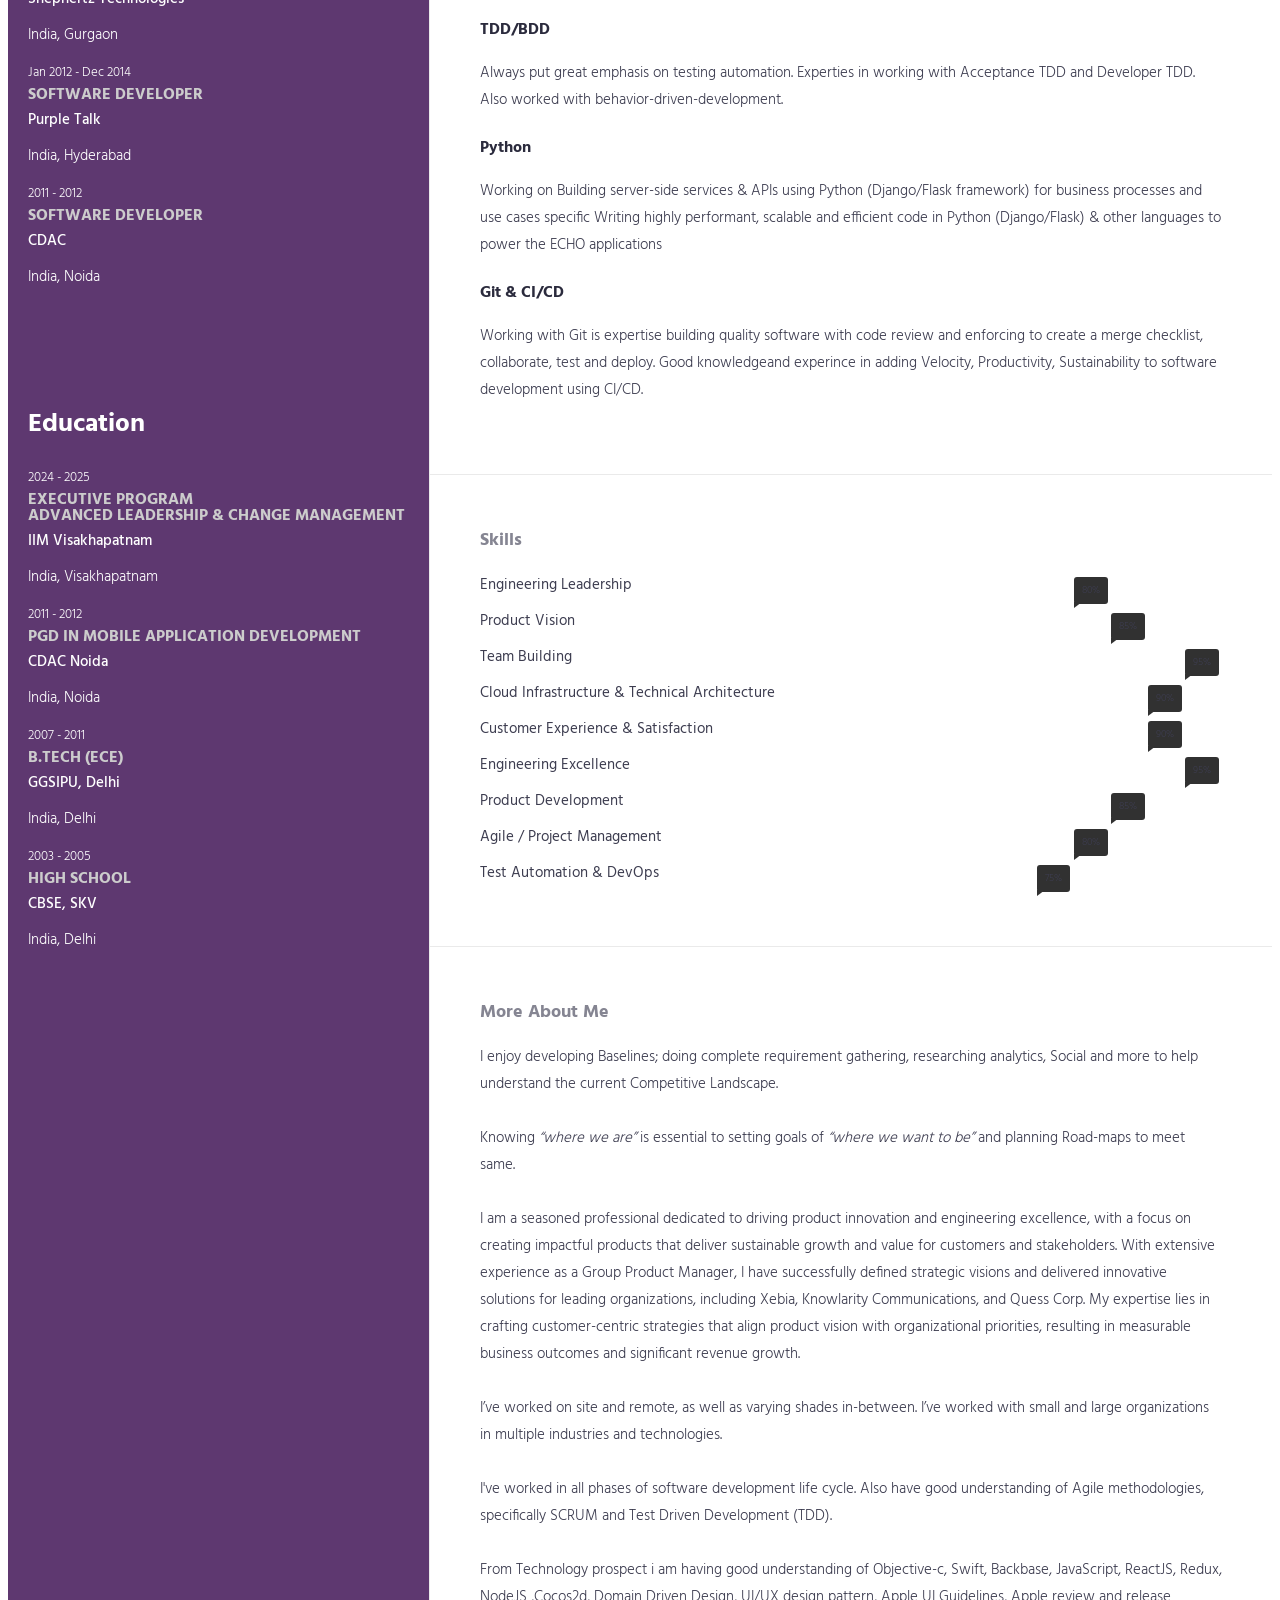
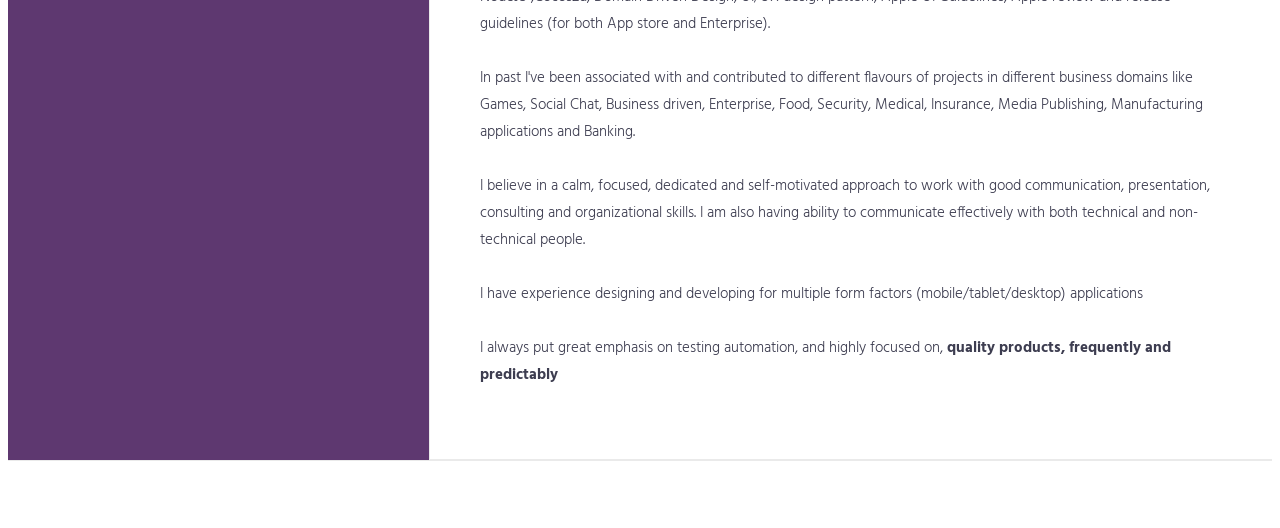
==== commit 6fa40826: "Update index.html Revert recent-last" ====
--- a/index.html
+++ b/index.html
@@ -182,46 +182,319 @@
 
 <div class="right-col-block blocks">
 <div class="theiaStickySidebar">
-  <h2>Summary</h2>
-  <p>Visionary product and engineering leader with a proven track record of driving innovation, growth, and operational excellence across global technology organizations. As an Associate Director (Product – Engineering), I specialize in aligning product vision, business strategy, and technology execution to deliver measurable impact and customer-centric outcomes. My career spans leadership roles at Xebia, Knowlarity Communications, and Quess Corp, where I have built and scaled high-performing teams, defined product strategies, and delivered transformative digital solutions that accelerate business growth. I bring a unique blend of product management acumen, engineering depth, and business understanding, enabling me to connect strategic vision with execution. Passionate about blending AI, data-driven insights, and agile methodologies to create intelligent, scalable, and delightful products that resonate with users and drive business success.</p>
-
-  <h2>Expertise</h2>
-  <ul>
-    <li>Product Strategy & Vision</li>
-    <li>Engineering Leadership</li>
-    <li>Agile Product Management</li>
-    <li>Stakeholder & Cross-Functional Leadership</li>
-    <li>Data-Driven Decision Making</li>
-    <li>AI & Emerging Technologies</li>
-    <li>End-to-End Product Ownership</li>
-    <li>User-Centric Design & Experience</li>
-  </ul>
-
-  <h2>Skills</h2>
-  <h3>Product & Management Skills</h3>
-  <p>Product Vision & Strategy, Agile & Scrum, Product Lifecycle Management, Product Roadmapping, Stakeholder Management, Strategic Planning, OKRs & KPIs, Product-Market Fit, Competitive Analysis, Release Management, Estimation & Planning, Cross-Functional Leadership</p>
-
-  <h3>Technical Skills</h3>
-  <ul>
-    <li><strong>Programming & Scripting:</strong> Python, JavaScript, Objective-C, Swift, NodeJS, ReactJS, Redux, TypeScript</li>
-    <li><strong>Architecture & Systems Design:</strong> Scalable Distributed Systems, Microservices, Event-Driven Architecture, Domain-Driven Design, API Gateway Design, System Observability</li>
-    <li><strong>Data & Messaging:</strong> Apache Kafka, RabbitMQ, Redis, Elastic Stack, MongoDB, PostgreSQL, MySQL</li>
-    <li><strong>Cloud & Infrastructure:</strong> AWS (EC2, Lambda, S3, RDS, EKS), Azure, Google Cloud Platform (GCP)</li>
-    <li><strong>Containerization & Orchestration:</strong> Docker, Kubernetes (K8s), Helm, Istio, Terraform, Ansible</li>
-    <li><strong>DevOps & CI/CD:</strong> Jenkins, GitHub Actions, GitLab CI, ArgoCD, Prometheus, Grafana, Datadog</li>
-    <li><strong>Automation & Testing:</strong> Cypress, Selenium, Jest, PyTest, Postman, TDD, BDD</li>
-    <li><strong>Security & Compliance:</strong> OAuth2, JWT, Role-Based Access Control, Secure SDLC Practices</li>
-    <li><strong>UI/UX & Frontend Frameworks:</strong> ReactJS, Redux, Next.js, Figma, UI/UX Design Patterns, Apple HIG Compliance</li>
-  </ul>
-
-  <h3>Tools & Platforms</h3>
-  <p>JIRA, Confluence, Figma, Miro, GitHub, Bitbucket, Jenkins, Datadog, Mixpanel, Google Analytics</p>
-
-  <h3>Domains</h3>
-  <p>Digital Banking, SaaS, Communications, Enterprise Software, AI & Data Products, Media, Insurance, Manufacturing, Security, Healthcare</p>
-
-  <h2>About Me</h2>
-  <p>I am a strategic and hands-on product and engineering leader passionate about building technology that truly understands and serves people. I thrive at the intersection of business, design, and technology, blending data, empathy, and innovation to create meaningful digital experiences. With experience spanning product management, software engineering, and agile leadership, I excel in defining clear visions, executing at scale, and fostering a culture of continuous improvement. I’m driven by curiosity, collaboration, and the desire to transform complex challenges into impactful solutions that drive measurable business outcomes. I believe in clarity of purpose, disciplined execution, and empathy in leadership—principles that have guided me through diverse roles across startups, global enterprises, and digital transformation initiatives.</p>
+<section class="expertise-wrapper section-wrapper gray-bg">
+    <div class="container-fluid">
+        <div class="row">
+            <div class="col-md-12">
+                <div class="section-title">
+                    <h2>Expertise</h2>
+                </div>
+            </div>
+        </div>  
+        <!-- .row -->
+
+        <ol style="list-style-type:disc;">
+            <li>Proficient in Analyzing and translating <b>business requirements</b> to technical requirements and <b>architecture.</b></li>
+            <li>Proficient in <b>client/business interaction</b>.</li>
+            <li>Experienced in <b>leading and managing distributed teams</b> across various India offices and UAE in a pure <b>onshore / offshore model</b>.</li>
+            <li>Having a very strong flair to <b> estimation and planning</b> in a pure agile environment.</li>
+            <li>Having a very strong inclination on technology which is keeping me <b>hands on till date</b>. I have great appetite for new technologies.</li>
+            <li>Extensive Agile Product Management and Software Engineering experience with expertise in creating Product Vision, Strategy, and Goals in line with the organisation focus areas.</li>
+            <li>data-oriented Product & Engineering Management working directly with the Head Of Products, CTO, CPO, and the leadership team of the company and contributing heavily in deciding the organisation's priorities.</li>
+            <li> I have managed multiple lines of products at Knowlarity Communications, Bain & Company, Mckinsey & Company, Xebia India, and others. Ensured that the products are developed with the optimum quality with the right set of features which the customers love. </li>
+            <li>Qualitative development and creativity help make sense of the numbers; identifying trends, offline factors, and most importantly the users’ mind helps not only add a human touch to technology but makes metrics insightful and actionable.</li>
+            <li>Immense experience in managing multiple stakeholders and deciding the priorities of the Product. Expert in Defining and managing the product features, tracking the development from end to end with proven success in leading geographically-and-culturally disparate cross-functional teams, on a wide range of technologies.</li>
+            <li>Experienced in creating and executing Product Release plans. Track record of delivering innovative products and the ability to work effectively with big sized teams.</li>
+            <li>Ability to think creatively, analyse quantitatively, problem-solve, scope technical requirements, and prioritise. A proven track record of delivering initiatives from conception through completion on time, within budget, and on or beyond the scope. Always put great emphasis on testing automation, and highly focused on delivering quality products, frequently and predictably.</li>
+        </ol>  
+        
+        <br/>
+        
+        <div class="row">
+            <div class="col-md-6">
+                <div class="expertise-item">
+                    <h3>ReactJS</h3>
+                    
+                    <p>
+                        Proficient in any modern front-end JS frameworks (e.g. ReactJS).
+                        Good experience of tooling used in frontend development (build, bundle, package tools/managers).
+                    </p>
+                </div>
+            </div>
+            
+            <div class="col-md-6">
+                <div class="expertise-item">
+                    <h3>Redux</h3>
+                    
+                    <p>
+                        Good knowledge of Adding Redux, Controling Application UI behavior with Redux, configuring Hot Module Replacement for faster development. 
+                    </p>
+                </div>
+            </div>  
+            
+        </div>
+
+        <div class="row">
+            <div class="col-md-6">
+                <div class="expertise-item">
+                    <h3>Mobile Native</h3>
+
+                    <p>
+                        Advanced knowledge of Objective-C, Cocoa Touch, OpenGL, iPhone/iPad Apple SDK.
+                        <br/>Good knowledge of XCode, Core Foundation, Core Data, SQLite, XML, JSON. 
+                    </p>
+                </div>
+            </div>
+            <div class="col-md-6">
+                <div class="expertise-item">
+                    <h3>BackBase</h3>
+
+                    <p>
+                        Backbase provides the leading omni-channel digital banking platform that empowers banks and other FI to accelerate their digital transformation.
+                    </p>
+                </div>
+            </div>
+        </div>
+        
+        <div class="row">
+            <div class="col-md-6">
+                <div class="expertise-item">
+                    <h3>NodeJS</h3>
+    
+                    <p>
+                        Experience with nodeJS and writing high performing code
+                        Worked with FeatherJS, Sequelize and some part of MongoDB to build Backend part of application.
+                    </p>
+                </div>
+            </div>  
+
+            <div class="col-md-6">
+                <div class="expertise-item">
+                    <h3>Agile</h3>
+
+                    <p>
+                        More than a Developer, A digital front-runner with an agile-driven focus.
+                        Belives in accelerate innovation and increase business impact.
+                    </p>
+                </div>
+            </div>
+
+        </div>
+        
+        <div class="row">
+            <div class="col-md-6">
+                <div class="expertise-item">
+                    <h3>TDD/BDD</h3>
+
+                    <p>
+                        Always put great emphasis on testing automation. Experties in working with Acceptance TDD and Developer TDD. Also worked with behavior-driven-development.
+                    </p>
+                </div>
+            </div>  
+            
+            <div class="col-md-6">
+                <div class="expertise-item">
+                    <h3>Python</h3>
+    
+                    <p>
+                        Working on Building server-side services & APIs using Python (Django/Flask framework) for business processes and use cases specific
+                        Writing highly performant, scalable and efficient code in Python (Django/Flask) & other languages to power the ECHO applications
+                    </p>
+                </div>
+            </div>
+
+            <div class="col-md-6">
+                <div class="expertise-item">
+                    <h3>Git & CI/CD</h3>
+
+                    <p>
+                        Working with Git is expertise building quality software with code review and enforcing to create a merge checklist, collaborate, test and deploy.
+                        Good knowledgeand experince in adding Velocity, Productivity, Sustainability to software development using CI/CD.
+                    </p>
+                </div>
+            </div> 
+
+        </div>
+
+    </div>
+</section>
+<!-- .expertise-wrapper -->
+
+<section class="section-wrapper skills-wrapper">
+    <div class="container-fluid">
+        <div class="row">
+            <div class="col-md-12">
+                <div class="section-title">
+                    <h2>Skills</h2>
+                </div>
+            </div>
+
+        </div>
+        <div class="row">
+            <div class="col-md-12">
+                <div class="progress-wrapper">
+
+                    <div class="progress-item">
+                        <span class="progress-title">Engineering Leadership</span>
+
+                        <div class="progress">
+                            <div class="progress-bar" role="progressbar" aria-valuenow="80" aria-valuemin="0"
+                                 aria-valuemax="100" style="width: 80%"><span class="progress-percent"> 80%</span>
+                            </div>
+                        </div>
+                        <!-- /.progress -->
+                    </div>
+                    <!-- /.skill-progress -->
+
+                    <div class="progress-item">
+                        <span class="progress-title">Product Vision</span>
+
+                        <div class="progress">
+                            <div class="progress-bar" role="progressbar" aria-valuenow="65" aria-valuemin="0"
+                                 aria-valuemax="100" style="width: 85%"><span class="progress-percent"> 85%</span>
+                            </div>
+                        </div>
+                        <!-- /.progress -->
+                    </div>
+                    <!-- /.skill-progress -->
+
+                    <div class="progress-item">
+                        <span class="progress-title">Team Building</span>
+
+                        <div class="progress">
+                            <div class="progress-bar" role="progressbar" aria-valuenow="50" aria-valuemin="0"
+                                 aria-valuemax="100" style="width: 95%"><span class="progress-percent"> 95%</span>
+                            </div>
+                        </div>
+                        <!-- /.progress -->
+                    </div>
+                    <!-- /.skill-progress -->
+
+                    <div class="progress-item">
+                        <span class="progress-title">Cloud Infrastructure & Technical Architecture</span>
+
+                        <div class="progress">
+                            <div class="progress-bar" role="progressbar" aria-valuenow="90" aria-valuemin="0"
+                                 aria-valuemax="100" style="width: 90%"><span class="progress-percent"> 90%</span>
+                            </div>
+                        </div>
+                        <!-- .progress -->
+                    </div>
+                    <!-- .skill-progress -->
+
+                    <div class="progress-item">
+                        <span class="progress-title">Customer Experience & Satisfaction</span>
+
+                        <div class="progress">
+                            <div class="progress-bar" role="progressbar" aria-valuenow="90" aria-valuemin="0"
+                                 aria-valuemax="100" style="width: 90%"><span class="progress-percent"> 90%</span>
+                            </div>
+                        </div>
+                        <!-- /.progress -->
+                    </div>
+                    <!-- /.skill-progress -->
+
+                    <div class="progress-item">
+                        <span class="progress-title">Engineering Excellence</span>
+
+                        <div class="progress">
+                            <div class="progress-bar" role="progressbar" aria-valuenow="95" aria-valuemin="0"
+                                 aria-valuemax="100" style="width: 95%;"><span class="progress-percent"> 95%</span>
+                            </div>
+                        </div>
+                        <!-- /.progress -->
+                    </div>
+                    <!-- /.skill-progress -->
+
+                    <div class="progress-item">
+                        <span class="progress-title">Product Development</span>
+
+                        <div class="progress">
+                            <div class="progress-bar" role="progressbar" aria-valuenow="85" aria-valuemin="0"
+                                 aria-valuemax="100" style="width: 85%;"><span class="progress-percent"> 85%</span>
+                            </div>
+                        </div>
+                        <!-- /.progress -->
+                    </div>
+                    <!-- /.skill-progress -->
+
+                    <div class="progress-item">
+                        <span class="progress-title">Agile / Project Management</span>
+
+                        <div class="progress">
+                            <div class="progress-bar" role="progressbar" aria-valuenow="80" aria-valuemin="0"
+                                 aria-valuemax="100" style="width: 80%;"><span class="progress-percent"> 80%</span>
+                            </div>
+                        </div>
+                        <!-- .progress -->
+                    </div>
+                    <!-- .skill-progress -->
+
+                    <div class="progress-item">
+                        <span class="progress-title">Test Automation & DevOps</span>
+
+                        <div class="progress">
+                            <div class="progress-bar" role="progressbar" aria-valuenow="75" aria-valuemin="0"
+                                 aria-valuemax="100" style="width: 75%;"><span class="progress-percent"> 75%</span>
+                            </div>
+                        </div>
+                        <!-- /.progress -->
+                    </div>
+                    <!-- /.skill-progress -->
+
+                </div>
+                <!-- /.progress-wrapper -->
+            </div>
+        </div>
+        <!--.row -->
+    </div>
+    <!-- .container-fluid -->
+</section>
+<!-- .skills-wrapper -->
+
+<section class="section-wrapper">
+        <div class="container-fluid">
+                <div class="row">
+                    <div class="col-md-12">
+                        <div class="section-title">
+                            <h2>More About Me</h2>
+                        </div>
+                    </div>
+                </div>  
+                <!-- .row -->
+        
+                <div class="row">
+                    <div class="col-md-12">
+                        <div class="expertise-item">
+                            <p>
+                                I enjoy developing Baselines; doing complete requirement gathering, researching analytics, Social and more to help understand the current Competitive Landscape. 
+                                <br/><br/>
+                                Knowing <i>“where we are”</i> is essential to setting goals of <i>“where we want to be”</i> and planning Road-maps to meet same. 
+                                <br/><br/>
+                                I am a seasoned professional dedicated to driving product innovation and engineering excellence, with a focus on creating impactful products that deliver sustainable growth and value for customers and stakeholders.
+                                With extensive experience as a Group Product Manager, I have successfully defined strategic visions and delivered innovative solutions for leading organizations, including Xebia, Knowlarity Communications, and Quess Corp. 
+                                My expertise lies in crafting customer-centric strategies that align product vision with organizational priorities, resulting in measurable business outcomes
+                                and significant revenue growth.
+                                <br/><br/>
+                                I’ve worked on site and remote, as well as varying shades in-between. I’ve worked with small and large organizations in multiple industries and technologies. 
+                                <br/><br/>I've worked in all phases of software development life cycle. Also have good understanding of Agile methodologies, specifically SCRUM and Test Driven Development (TDD).
+                                <br/><br/>From Technology prospect i am having good understanding of Objective-c, Swift, Backbase, JavaScript, ReactJS, Redux, NodeJS ,Cocos2d, Domain Driven Design, UI/UX design pattern, Apple UI Guidelines, Apple review and release guidelines (for both App store and Enterprise). 
+                                <br/><br/>
+                                In past I've been associated with and contributed to different flavours of projects in different business domains like Games, Social Chat, Business driven, Enterprise, Food, Security, Medical, Insurance, Media Publishing, Manufacturing applications and Banking.
+                                <br/><br/>
+                                I believe in a calm, focused, dedicated and self-motivated approach to work with good communication, presentation, consulting and organizational skills. I am also having ability to communicate effectively with both technical and non- technical people.
+                                <br/><br/>
+                                I have experience designing and developing for multiple form factors (mobile/tablet/desktop) applications
+                                <br/><br/>
+                                I always put great emphasis on testing automation, and highly focused on, <b> quality products, frequently and predictably</b>
+                            </p>
+                        </div>
+                    </div>
+                </div>
+            </div>
+</section>
+<!-- more about me -->
+
 </div>
 <!-- Sticky -->
 </div>
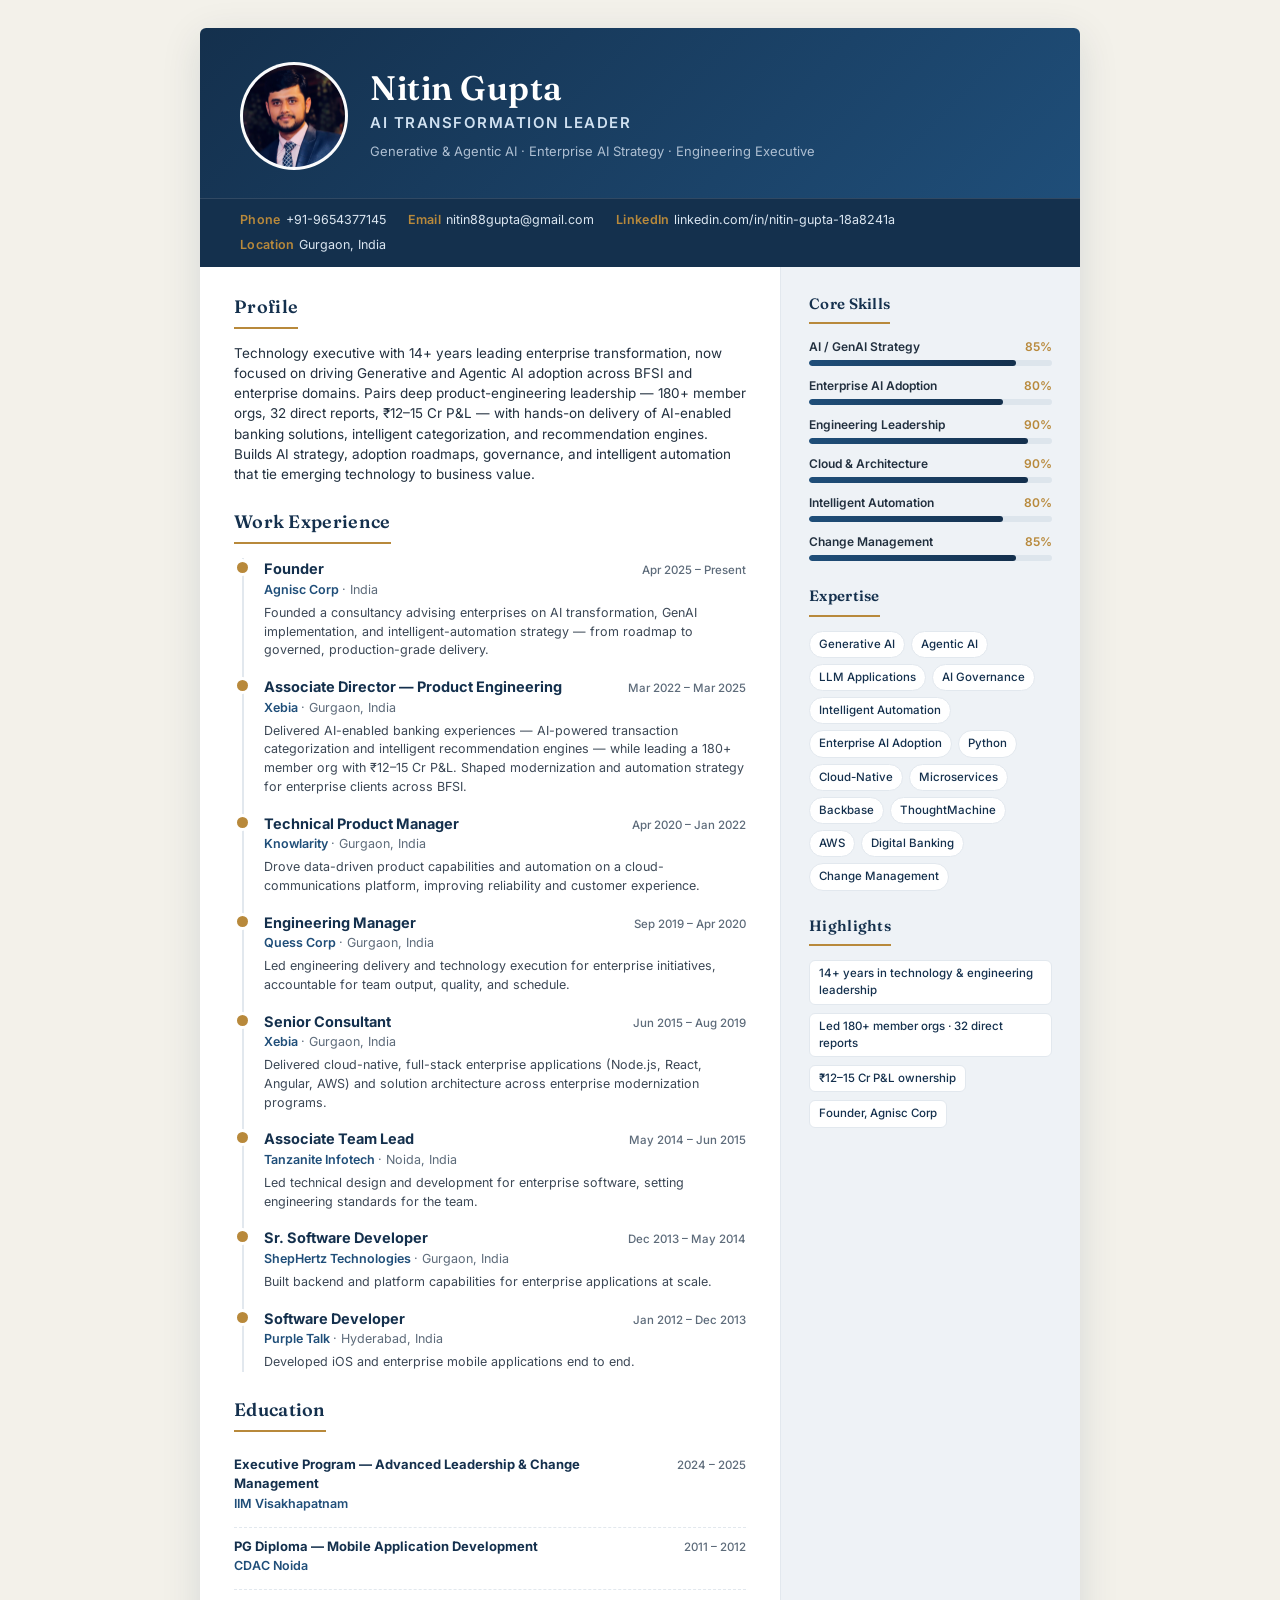
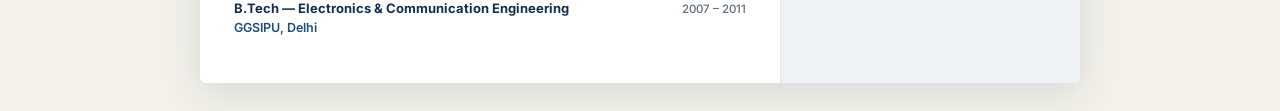
==== commit a38f86e9: "Updated AI Resume" ====
--- a/index.html
+++ b/index.html
@@ -1,508 +1,260 @@
-<!DOCTYPE html>
-<html>
+<!doctype html>
+<html lang="en">
 <head>
-    <meta charset="utf-8">
-    <meta http-equiv="X-UA-Compatible" content="IE=edge">
-    <meta name="viewport" content="width=device-width, initial-scale=1">
-    <!-- The above 3 meta tags *must* come first in the head; any other head content must come *after* these tags -->
-    <title>Nitin Gupta</title>
-
-    <!-- favicon -->
-    <link href="favicon.ico" rel=icon>
-
-    <!-- web-fonts -->
-    <link href="https://fonts.googleapis.com/css?family=Hind:300,400,500,600,700" rel="stylesheet">
-
-    <!-- font-awesome -->
-    <link href="css/font-awesome.min.css" rel="stylesheet">
-
-    <!-- Bootstrap -->
-    <link href="css/bootstrap.min.css" rel="stylesheet">
-
-    <!-- Style CSS -->
-    <link href="css/style.css" rel="stylesheet">
-
+<meta charset="utf-8">
+<meta name="viewport" content="width=device-width, initial-scale=1">
+<title>Nitin Gupta — AI Transformation Leader</title>
+<link rel="preconnect" href="https://fonts.googleapis.com">
+<link rel="preconnect" href="https://fonts.gstatic.com" crossorigin>
+<link href="https://fonts.googleapis.com/css2?family=Fraunces:opsz,wght@9..144,500;9..144,600&family=Inter:wght@400;500;600;700&display=swap" rel="stylesheet">
+<style>
+  :root{
+    --navy:#14304d; --navy-2:#1f4e79; --ink:#22303f; --muted:#5d6b7a;
+    --line:#e2e8ee; --bg:#f3f1ea; --card:#ffffff; --gold:#b8893b; --sand:#eef2f6;
+  }
+  *{box-sizing:border-box;margin:0;padding:0}
+  html{-webkit-print-color-adjust:exact;print-color-adjust:exact}
+  body{font-family:"Inter",system-ui,-apple-system,Segoe UI,Roboto,Arial,sans-serif;color:var(--ink);background:var(--bg);line-height:1.5;font-size:14px}
+  .page{max-width:880px;margin:28px auto;background:var(--card);box-shadow:0 10px 40px rgba(20,48,77,.12);border-radius:6px;overflow:hidden}
+
+  /* header */
+  .masthead{display:grid;grid-template-columns:108px 1fr;gap:22px;align-items:center;padding:34px 40px 28px;background:linear-gradient(135deg,var(--navy) 0%,var(--navy-2) 100%);color:#fff}
+  .masthead img{width:108px;height:108px;border-radius:50%;object-fit:cover;border:3px solid rgba(255,255,255,.85);background:#dfe6ee}
+  .mast-name{font-family:"Fraunces",Georgia,serif;font-weight:600;font-size:34px;letter-spacing:.5px;line-height:1.05}
+  .mast-role{font-weight:600;font-size:15px;color:#cfe0f0;margin-top:6px;text-transform:uppercase;letter-spacing:1.5px}
+  .mast-tag{font-size:13px;color:#aebfd2;margin-top:7px}
+
+  /* contact strip */
+  .contact{display:flex;flex-wrap:wrap;gap:6px 22px;padding:12px 40px;background:var(--navy);color:#dbe6f1;font-size:12.5px;border-top:1px solid rgba(255,255,255,.12)}
+  .contact a{color:#dbe6f1;text-decoration:none}
+  .contact span b{color:var(--gold);font-weight:600;margin-right:5px;letter-spacing:.3px}
+
+  /* body grid */
+  .grid{display:grid;grid-template-columns:1fr 300px;gap:0}
+  .main{padding:26px 34px 32px}
+  .side{padding:26px 28px 32px;background:var(--sand);border-left:1px solid var(--line)}
+
+  .sec-title{font-family:"Fraunces",Georgia,serif;font-weight:600;font-size:18px;color:var(--navy);letter-spacing:.3px;margin:0 0 14px;padding-bottom:7px;border-bottom:2px solid var(--gold);display:inline-block}
+  .side .sec-title{font-size:15px}
+  section + section{margin-top:24px}
+
+  .lead{font-size:13.5px;color:var(--ink);margin-bottom:2px}
+
+  /* timeline */
+  .timeline{position:relative;margin-left:8px;padding-left:20px;border-left:2px solid var(--line)}
+  .t-item{position:relative;padding-bottom:16px}
+  .t-item:last-child{padding-bottom:0}
+  .t-dot{position:absolute;left:-27px;top:4px;width:11px;height:11px;border-radius:50%;background:var(--gold);box-shadow:0 0 0 3px var(--card)}
+  .t-head{display:flex;justify-content:space-between;align-items:baseline;gap:12px}
+  .t-head h3{font-size:14.5px;font-weight:700;color:var(--navy)}
+  .t-date{font-size:11.5px;color:var(--muted);white-space:nowrap;font-weight:500}
+  .t-sub{font-size:12.5px;font-weight:600;color:var(--navy-2);margin:1px 0 4px}
+  .t-loc{color:var(--muted);font-weight:400}
+  .t-item p{font-size:12.5px;color:#3c4856}
+
+  .edu-item{padding:9px 0;border-bottom:1px dashed var(--line)}
+  .edu-item:last-child{border-bottom:none}
+  .edu-head{display:flex;justify-content:space-between;gap:10px;align-items:baseline}
+  .edu-head h3{font-size:13px;font-weight:700;color:var(--navy)}
+
+  /* skills */
+  .skill{margin-bottom:11px}
+  .skill-top{display:flex;justify-content:space-between;font-size:12px;font-weight:600;color:var(--ink);margin-bottom:4px}
+  .skill-pct{color:var(--gold)}
+  .bar{height:6px;background:#dde5ec;border-radius:6px;overflow:hidden}
+  .bar i{display:block;height:100%;width:var(--w);background:linear-gradient(90deg,var(--navy-2),var(--navy));border-radius:6px;animation:fill 1.1s cubic-bezier(.2,.7,.3,1) both}
+  @keyframes fill{from{width:0}to{width:var(--w)}}
+
+  .tags{display:flex;flex-wrap:wrap;gap:6px}
+  .tag{font-size:11.5px;font-weight:500;color:var(--navy);background:#fff;border:1px solid var(--line);padding:4px 9px;border-radius:20px}
+
+  @media (max-width:760px){
+    .grid{grid-template-columns:1fr}
+    .side{border-left:none;border-top:1px solid var(--line)}
+    .masthead{grid-template-columns:84px 1fr;padding:26px 24px}
+    .masthead img{width:84px;height:84px}
+    .contact,.main,.side{padding-left:24px;padding-right:24px}
+    .mast-name{font-size:27px}
+  }
+  @media (prefers-reduced-motion:reduce){.bar i{animation:none}}
+
+  @page{size:A4;margin:12mm}
+  @media print{
+    body{background:#fff;font-size:11.5px}
+    .page{box-shadow:none;margin:0;max-width:none;border-radius:0}
+    .bar i{animation:none}
+    .grid{grid-template-columns:1fr 270px}
+    a{color:inherit}
+  }
+</style>
 </head>
-<body id="page-top" data-spy="scroll" data-target=".navbar">
-<div id="main-wrapper">
-
-<div class="columns-block container">
-<div class="left-col-block blocks">
-    <header class="header theiaStickySidebar">
-        <div class="profile-img">
-            <img src="img/img-profile.png" class="img-responsive" alt=""/>
-        </div>
-        <div class="content">
-            <h1>Nitin Gupta</h1>
-            <span class="lead">Associate Director (Product - Engineering)</span>
-            <div>
-                <span class="about-text">
-                        Engineering Excellence | Product Strategist <br/> Product Innovation Manager | Visionary Leader
-                </span>
-
-                <!-- <p><i>"I believe in application of thought process and result oriented approach."</i></p> -->
-                <!-- <p><img src="img/Signature.png" alt="" class="img-responsive"/></p> -->
-            </div>
-            <br/>
-            <span class="about-text">Phone: +91-9654377145</span><br/>
-            <span class="about-text">Email: nitin88gupta@gmail.com</span>
-            <ul>
-                <li><a href="https://www.linkedin.com/in/nitin-gupta-18a8241a/"> Linkedin </a></li>
-            </ul>
-        </div>
-
+<body>
+  <div class="page">
+    <header class="masthead">
+      <img src="img/img-profile.png" alt="Nitin Gupta">
+      <div>
+        <div class="mast-name">Nitin Gupta</div>
+        <div class="mast-role">AI Transformation Leader</div>
+        <div class="mast-tag">Generative &amp; Agentic AI · Enterprise AI Strategy · Engineering Executive</div>
+      </div>
     </header>
-    <!-- .header-->
-
-    <section class="header">
-        <br/>
-        <br/>
-        <br/>
-        <h1>Work Experience</h1>
-        <div class="row">
-            <div class="col-md-12">
-                <div class="content-item">
-                    <small>March 2022 - Mar 2025</small>
-                    <h3>Associate Director</h3>
-                    <h4>Xebia</h4>
-
-                    <p>India, Gurgaon</p>
-                </div>
-                <div class="content-item">
-                    <small>Apr 2020 - Jan 2022</small>
-                    <h3>Technical Product Manager</h3>
-                    <h4>Knowlarity</h4>
-
-                    <p>India, Gurgaon</p>
-                </div>
-                <div class="content-item">
-                    <small>Sep 2019 - Apr 2020</small>
-                    <h3>Engineering Manager</h3>
-                    <h4>Quess Corp</h4>
-
-                    <p>India, Gurgaon</p>
-                </div>
-                <div class="content-item">
-                    <small>June 2015 - Aug 2019</small>
-                    <h3>Senior Consultant</h3>
-                    <h4>Xebia</h4>
-
-                    <p>India, Gurgaon</p>
-                </div>
-                <!-- .experience-item -->
-                <div class="content-item">
-                    <small>May 2014 - June 2015</small>
-                    <h3>Associate Team Lead</h3>
-                    <h4>Tanzanite Infotech</h4>
-
-                    <p>India, Noida</p>
-                </div>
-                <!-- .experience-item -->
-                
-                <div class="content-item">
-                    <small>Dec 2014 - May 2014</small>
-                    <h3>Sr. Software Developer</h3>
-                    <h4>Shephertz Technologies</h4>
-
-                    <p>India, Gurgaon</p>
-                </div>
-                <!-- .experience-item -->
-
-                <div class="content-item">
-                    <small>Jan 2012 - Dec 2014</small>
-                    <h3>Software Developer</h3>
-                    <h4>Purple Talk</h4>
-
-                    <p>India, Hyderabad</p>
-                </div>
-                <!-- .experience-item -->
-
-                <div class="content-item">
-                    <small>2011 - 2012</small>
-                    <h3>Software Developer</h3>
-                    <h4>CDAC</h4>
-
-                    <p>India, Noida</p>
-                </div>
-                <!-- .experience-item -->
-            </div>
-        </div>
-        <!--.row-->
-    </section>
-    <!-- .section-experience -->
-
-    <section class="header">
-        <br/>
-        <br/>
-        <br/>
-        <h1>Education</h1>
-        <!--.row-->
-        <div class="row">
-            <div class="col-md-12">
-                <div class="content-item">
-                    <small>2024 - 2025</small>
-                    <h3>Executive Program <br/>Advanced Leadership & Change Management</h3>
-                    <h4>IIM Visakhapatnam</h4>
-
-                    <p>India, Visakhapatnam</p>
-                </div>
-                <!-- .experience-item -->
-                <div class="content-item">
-                    <small>2011 - 2012</small>
-                    <h3>PGD In Mobile Application Development</h3>
-                    <h4>CDAC Noida</h4>
-
-                    <p>India, Noida</p>
-                </div>
-                <!-- .experience-item -->
-                <div class="content-item">
-                    <small>2007 - 2011</small>
-                    <h3>B.Tech (ECE)</h3>
-                    <h4>GGSIPU, Delhi</h4>
-
-                    <p>India, Delhi</p>
-                </div>
-                <!-- .experience-item -->
-                <div class="content-item">
-                    <small>2003 - 2005</small>
-                    <h3>High School</h3>
-                    <h4>CBSE, SKV</h4>
-
-                    <p>India, Delhi</p>
-                </div>
-                <!-- .experience-item -->
-            </div>
-        </div>
-        <!--.row-->
-    </section>
-    <!-- .section-education -->
-</div>
-<!-- .left-col-block -->
-
-
-<div class="right-col-block blocks">
-<div class="theiaStickySidebar">
-<section class="expertise-wrapper section-wrapper gray-bg">
-    <div class="container-fluid">
-        <div class="row">
-            <div class="col-md-12">
-                <div class="section-title">
-                    <h2>Expertise</h2>
-                </div>
-            </div>
-        </div>  
-        <!-- .row -->
-
-        <ol style="list-style-type:disc;">
-            <li>Proficient in Analyzing and translating <b>business requirements</b> to technical requirements and <b>architecture.</b></li>
-            <li>Proficient in <b>client/business interaction</b>.</li>
-            <li>Experienced in <b>leading and managing distributed teams</b> across various India offices and UAE in a pure <b>onshore / offshore model</b>.</li>
-            <li>Having a very strong flair to <b> estimation and planning</b> in a pure agile environment.</li>
-            <li>Having a very strong inclination on technology which is keeping me <b>hands on till date</b>. I have great appetite for new technologies.</li>
-            <li>Extensive Agile Product Management and Software Engineering experience with expertise in creating Product Vision, Strategy, and Goals in line with the organisation focus areas.</li>
-            <li>data-oriented Product & Engineering Management working directly with the Head Of Products, CTO, CPO, and the leadership team of the company and contributing heavily in deciding the organisation's priorities.</li>
-            <li> I have managed multiple lines of products at Knowlarity Communications, Bain & Company, Mckinsey & Company, Xebia India, and others. Ensured that the products are developed with the optimum quality with the right set of features which the customers love. </li>
-            <li>Qualitative development and creativity help make sense of the numbers; identifying trends, offline factors, and most importantly the users’ mind helps not only add a human touch to technology but makes metrics insightful and actionable.</li>
-            <li>Immense experience in managing multiple stakeholders and deciding the priorities of the Product. Expert in Defining and managing the product features, tracking the development from end to end with proven success in leading geographically-and-culturally disparate cross-functional teams, on a wide range of technologies.</li>
-            <li>Experienced in creating and executing Product Release plans. Track record of delivering innovative products and the ability to work effectively with big sized teams.</li>
-            <li>Ability to think creatively, analyse quantitatively, problem-solve, scope technical requirements, and prioritise. A proven track record of delivering initiatives from conception through completion on time, within budget, and on or beyond the scope. Always put great emphasis on testing automation, and highly focused on delivering quality products, frequently and predictably.</li>
-        </ol>  
-        
-        <br/>
-        
-        <div class="row">
-            <div class="col-md-6">
-                <div class="expertise-item">
-                    <h3>ReactJS</h3>
-                    
-                    <p>
-                        Proficient in any modern front-end JS frameworks (e.g. ReactJS).
-                        Good experience of tooling used in frontend development (build, bundle, package tools/managers).
-                    </p>
-                </div>
-            </div>
-            
-            <div class="col-md-6">
-                <div class="expertise-item">
-                    <h3>Redux</h3>
-                    
-                    <p>
-                        Good knowledge of Adding Redux, Controling Application UI behavior with Redux, configuring Hot Module Replacement for faster development. 
-                    </p>
-                </div>
-            </div>  
-            
-        </div>
-
-        <div class="row">
-            <div class="col-md-6">
-                <div class="expertise-item">
-                    <h3>Mobile Native</h3>
-
-                    <p>
-                        Advanced knowledge of Objective-C, Cocoa Touch, OpenGL, iPhone/iPad Apple SDK.
-                        <br/>Good knowledge of XCode, Core Foundation, Core Data, SQLite, XML, JSON. 
-                    </p>
-                </div>
-            </div>
-            <div class="col-md-6">
-                <div class="expertise-item">
-                    <h3>BackBase</h3>
-
-                    <p>
-                        Backbase provides the leading omni-channel digital banking platform that empowers banks and other FI to accelerate their digital transformation.
-                    </p>
-                </div>
-            </div>
-        </div>
-        
-        <div class="row">
-            <div class="col-md-6">
-                <div class="expertise-item">
-                    <h3>NodeJS</h3>
-    
-                    <p>
-                        Experience with nodeJS and writing high performing code
-                        Worked with FeatherJS, Sequelize and some part of MongoDB to build Backend part of application.
-                    </p>
-                </div>
-            </div>  
-
-            <div class="col-md-6">
-                <div class="expertise-item">
-                    <h3>Agile</h3>
-
-                    <p>
-                        More than a Developer, A digital front-runner with an agile-driven focus.
-                        Belives in accelerate innovation and increase business impact.
-                    </p>
-                </div>
-            </div>
-
-        </div>
-        
-        <div class="row">
-            <div class="col-md-6">
-                <div class="expertise-item">
-                    <h3>TDD/BDD</h3>
-
-                    <p>
-                        Always put great emphasis on testing automation. Experties in working with Acceptance TDD and Developer TDD. Also worked with behavior-driven-development.
-                    </p>
-                </div>
-            </div>  
-            
-            <div class="col-md-6">
-                <div class="expertise-item">
-                    <h3>Python</h3>
-    
-                    <p>
-                        Working on Building server-side services & APIs using Python (Django/Flask framework) for business processes and use cases specific
-                        Writing highly performant, scalable and efficient code in Python (Django/Flask) & other languages to power the ECHO applications
-                    </p>
-                </div>
-            </div>
-
-            <div class="col-md-6">
-                <div class="expertise-item">
-                    <h3>Git & CI/CD</h3>
-
-                    <p>
-                        Working with Git is expertise building quality software with code review and enforcing to create a merge checklist, collaborate, test and deploy.
-                        Good knowledgeand experince in adding Velocity, Productivity, Sustainability to software development using CI/CD.
-                    </p>
-                </div>
-            </div> 
-
-        </div>
-
+
+    <div class="contact">
+      <span><b>Phone</b><a href="tel:+91-9654377145">+91-9654377145</a></span>
+      <span><b>Email</b><a href="mailto:nitin88gupta@gmail.com">nitin88gupta@gmail.com</a></span>
+      <span><b>LinkedIn</b><a href="https://www.linkedin.com/in/nitin-gupta-18a8241a/">linkedin.com/in/nitin-gupta-18a8241a</a></span>
+      <span><b>Location</b>Gurgaon, India</span>
     </div>
-</section>
-<!-- .expertise-wrapper -->
-
-<section class="section-wrapper skills-wrapper">
-    <div class="container-fluid">
-        <div class="row">
-            <div class="col-md-12">
-                <div class="section-title">
-                    <h2>Skills</h2>
-                </div>
-            </div>
-
-        </div>
-        <div class="row">
-            <div class="col-md-12">
-                <div class="progress-wrapper">
-
-                    <div class="progress-item">
-                        <span class="progress-title">Engineering Leadership</span>
-
-                        <div class="progress">
-                            <div class="progress-bar" role="progressbar" aria-valuenow="80" aria-valuemin="0"
-                                 aria-valuemax="100" style="width: 80%"><span class="progress-percent"> 80%</span>
-                            </div>
-                        </div>
-                        <!-- /.progress -->
-                    </div>
-                    <!-- /.skill-progress -->
-
-                    <div class="progress-item">
-                        <span class="progress-title">Product Vision</span>
-
-                        <div class="progress">
-                            <div class="progress-bar" role="progressbar" aria-valuenow="65" aria-valuemin="0"
-                                 aria-valuemax="100" style="width: 85%"><span class="progress-percent"> 85%</span>
-                            </div>
-                        </div>
-                        <!-- /.progress -->
-                    </div>
-                    <!-- /.skill-progress -->
-
-                    <div class="progress-item">
-                        <span class="progress-title">Team Building</span>
-
-                        <div class="progress">
-                            <div class="progress-bar" role="progressbar" aria-valuenow="50" aria-valuemin="0"
-                                 aria-valuemax="100" style="width: 95%"><span class="progress-percent"> 95%</span>
-                            </div>
-                        </div>
-                        <!-- /.progress -->
-                    </div>
-                    <!-- /.skill-progress -->
-
-                    <div class="progress-item">
-                        <span class="progress-title">Cloud Infrastructure & Technical Architecture</span>
-
-                        <div class="progress">
-                            <div class="progress-bar" role="progressbar" aria-valuenow="90" aria-valuemin="0"
-                                 aria-valuemax="100" style="width: 90%"><span class="progress-percent"> 90%</span>
-                            </div>
-                        </div>
-                        <!-- .progress -->
-                    </div>
-                    <!-- .skill-progress -->
-
-                    <div class="progress-item">
-                        <span class="progress-title">Customer Experience & Satisfaction</span>
-
-                        <div class="progress">
-                            <div class="progress-bar" role="progressbar" aria-valuenow="90" aria-valuemin="0"
-                                 aria-valuemax="100" style="width: 90%"><span class="progress-percent"> 90%</span>
-                            </div>
-                        </div>
-                        <!-- /.progress -->
-                    </div>
-                    <!-- /.skill-progress -->
-
-                    <div class="progress-item">
-                        <span class="progress-title">Engineering Excellence</span>
-
-                        <div class="progress">
-                            <div class="progress-bar" role="progressbar" aria-valuenow="95" aria-valuemin="0"
-                                 aria-valuemax="100" style="width: 95%;"><span class="progress-percent"> 95%</span>
-                            </div>
-                        </div>
-                        <!-- /.progress -->
-                    </div>
-                    <!-- /.skill-progress -->
-
-                    <div class="progress-item">
-                        <span class="progress-title">Product Development</span>
-
-                        <div class="progress">
-                            <div class="progress-bar" role="progressbar" aria-valuenow="85" aria-valuemin="0"
-                                 aria-valuemax="100" style="width: 85%;"><span class="progress-percent"> 85%</span>
-                            </div>
-                        </div>
-                        <!-- /.progress -->
-                    </div>
-                    <!-- /.skill-progress -->
-
-                    <div class="progress-item">
-                        <span class="progress-title">Agile / Project Management</span>
-
-                        <div class="progress">
-                            <div class="progress-bar" role="progressbar" aria-valuenow="80" aria-valuemin="0"
-                                 aria-valuemax="100" style="width: 80%;"><span class="progress-percent"> 80%</span>
-                            </div>
-                        </div>
-                        <!-- .progress -->
-                    </div>
-                    <!-- .skill-progress -->
-
-                    <div class="progress-item">
-                        <span class="progress-title">Test Automation & DevOps</span>
-
-                        <div class="progress">
-                            <div class="progress-bar" role="progressbar" aria-valuenow="75" aria-valuemin="0"
-                                 aria-valuemax="100" style="width: 75%;"><span class="progress-percent"> 75%</span>
-                            </div>
-                        </div>
-                        <!-- /.progress -->
-                    </div>
-                    <!-- /.skill-progress -->
-
-                </div>
-                <!-- /.progress-wrapper -->
-            </div>
-        </div>
-        <!--.row -->
+
+    <div class="grid">
+      <div class="main">
+        <section>
+          <h2 class="sec-title">Profile</h2>
+          <p class="lead">Technology executive with 14+ years leading enterprise transformation, now focused on driving Generative and Agentic AI adoption across BFSI and enterprise domains. Pairs deep product-engineering leadership — 180+ member orgs, 32 direct reports, ₹12–15 Cr P&amp;L — with hands-on delivery of AI-enabled banking solutions, intelligent categorization, and recommendation engines. Builds AI strategy, adoption roadmaps, governance, and intelligent automation that tie emerging technology to business value.</p>
+        </section>
+
+        <section>
+          <h2 class="sec-title">Work Experience</h2>
+          <div class="timeline">
+        <div class="t-item">
+          <div class="t-dot"></div>
+          <div class="t-head">
+            <h3>Founder</h3>
+            <span class="t-date">Apr 2025 – Present</span>
+          </div>
+          <div class="t-sub">Agnisc Corp <span class="t-loc">· India</span></div>
+          <p>Founded a consultancy advising enterprises on AI transformation, GenAI implementation, and intelligent-automation strategy — from roadmap to governed, production-grade delivery.</p>
+        </div>
+        <div class="t-item">
+          <div class="t-dot"></div>
+          <div class="t-head">
+            <h3>Associate Director — Product Engineering</h3>
+            <span class="t-date">Mar 2022 – Mar 2025</span>
+          </div>
+          <div class="t-sub">Xebia <span class="t-loc">· Gurgaon, India</span></div>
+          <p>Delivered AI-enabled banking experiences — AI-powered transaction categorization and intelligent recommendation engines — while leading a 180+ member org with ₹12–15 Cr P&amp;L. Shaped modernization and automation strategy for enterprise clients across BFSI.</p>
+        </div>
+        <div class="t-item">
+          <div class="t-dot"></div>
+          <div class="t-head">
+            <h3>Technical Product Manager</h3>
+            <span class="t-date">Apr 2020 – Jan 2022</span>
+          </div>
+          <div class="t-sub">Knowlarity <span class="t-loc">· Gurgaon, India</span></div>
+          <p>Drove data-driven product capabilities and automation on a cloud-communications platform, improving reliability and customer experience.</p>
+        </div>
+        <div class="t-item">
+          <div class="t-dot"></div>
+          <div class="t-head">
+            <h3>Engineering Manager</h3>
+            <span class="t-date">Sep 2019 – Apr 2020</span>
+          </div>
+          <div class="t-sub">Quess Corp <span class="t-loc">· Gurgaon, India</span></div>
+          <p>Led engineering delivery and technology execution for enterprise initiatives, accountable for team output, quality, and schedule.</p>
+        </div>
+        <div class="t-item">
+          <div class="t-dot"></div>
+          <div class="t-head">
+            <h3>Senior Consultant</h3>
+            <span class="t-date">Jun 2015 – Aug 2019</span>
+          </div>
+          <div class="t-sub">Xebia <span class="t-loc">· Gurgaon, India</span></div>
+          <p>Delivered cloud-native, full-stack enterprise applications (Node.js, React, Angular, AWS) and solution architecture across enterprise modernization programs.</p>
+        </div>
+        <div class="t-item">
+          <div class="t-dot"></div>
+          <div class="t-head">
+            <h3>Associate Team Lead</h3>
+            <span class="t-date">May 2014 – Jun 2015</span>
+          </div>
+          <div class="t-sub">Tanzanite Infotech <span class="t-loc">· Noida, India</span></div>
+          <p>Led technical design and development for enterprise software, setting engineering standards for the team.</p>
+        </div>
+        <div class="t-item">
+          <div class="t-dot"></div>
+          <div class="t-head">
+            <h3>Sr. Software Developer</h3>
+            <span class="t-date">Dec 2013 – May 2014</span>
+          </div>
+          <div class="t-sub">ShepHertz Technologies <span class="t-loc">· Gurgaon, India</span></div>
+          <p>Built backend and platform capabilities for enterprise applications at scale.</p>
+        </div>
+        <div class="t-item">
+          <div class="t-dot"></div>
+          <div class="t-head">
+            <h3>Software Developer</h3>
+            <span class="t-date">Jan 2012 – Dec 2013</span>
+          </div>
+          <div class="t-sub">Purple Talk <span class="t-loc">· Hyderabad, India</span></div>
+          <p>Developed iOS and enterprise mobile applications end to end.</p>
+        </div>
+          </div>
+        </section>
+
+        <section>
+          <h2 class="sec-title">Education</h2>
+          
+        <div class="edu-item">
+          <div class="edu-head"><h3>Executive Program — Advanced Leadership &amp; Change Management</h3><span class="t-date">2024 – 2025</span></div>
+          <div class="t-sub">IIM Visakhapatnam</div>
+        </div>
+        <div class="edu-item">
+          <div class="edu-head"><h3>PG Diploma — Mobile Application Development</h3><span class="t-date">2011 – 2012</span></div>
+          <div class="t-sub">CDAC Noida</div>
+        </div>
+        <div class="edu-item">
+          <div class="edu-head"><h3>B.Tech — Electronics &amp; Communication Engineering</h3><span class="t-date">2007 – 2011</span></div>
+          <div class="t-sub">GGSIPU, Delhi</div>
+        </div>
+        </section>
+      </div>
+
+      <aside class="side">
+        <section>
+          <h2 class="sec-title">Core Skills</h2>
+          
+          <div class="skill">
+            <div class="skill-top"><span>AI / GenAI Strategy</span><span class="skill-pct">85%</span></div>
+            <div class="bar"><i style="--w:85%"></i></div>
+          </div>
+          <div class="skill">
+            <div class="skill-top"><span>Enterprise AI Adoption</span><span class="skill-pct">80%</span></div>
+            <div class="bar"><i style="--w:80%"></i></div>
+          </div>
+          <div class="skill">
+            <div class="skill-top"><span>Engineering Leadership</span><span class="skill-pct">90%</span></div>
+            <div class="bar"><i style="--w:90%"></i></div>
+          </div>
+          <div class="skill">
+            <div class="skill-top"><span>Cloud &amp; Architecture</span><span class="skill-pct">90%</span></div>
+            <div class="bar"><i style="--w:90%"></i></div>
+          </div>
+          <div class="skill">
+            <div class="skill-top"><span>Intelligent Automation</span><span class="skill-pct">80%</span></div>
+            <div class="bar"><i style="--w:80%"></i></div>
+          </div>
+          <div class="skill">
+            <div class="skill-top"><span>Change Management</span><span class="skill-pct">85%</span></div>
+            <div class="bar"><i style="--w:85%"></i></div>
+          </div>
+        </section>
+
+        <section>
+          <h2 class="sec-title">Expertise</h2>
+          <div class="tags"><span class="tag">Generative AI</span><span class="tag">Agentic AI</span><span class="tag">LLM Applications</span><span class="tag">AI Governance</span><span class="tag">Intelligent Automation</span><span class="tag">Enterprise AI Adoption</span><span class="tag">Python</span><span class="tag">Cloud-Native</span><span class="tag">Microservices</span><span class="tag">Backbase</span><span class="tag">ThoughtMachine</span><span class="tag">AWS</span><span class="tag">Digital Banking</span><span class="tag">Change Management</span></div>
+        </section>
+
+        <section>
+          <h2 class="sec-title">Highlights</h2>
+          <div class="tags" style="flex-direction:column;align-items:flex-start;gap:8px">
+            <span class="tag" style="border-radius:6px">14+ years in technology &amp; engineering leadership</span>
+            <span class="tag" style="border-radius:6px">Led 180+ member orgs · 32 direct reports</span>
+            <span class="tag" style="border-radius:6px">₹12–15 Cr P&amp;L ownership</span>
+            <span class="tag" style="border-radius:6px">Founder, Agnisc Corp</span>
+          </div>
+        </section>
+      </aside>
     </div>
-    <!-- .container-fluid -->
-</section>
-<!-- .skills-wrapper -->
-
-<section class="section-wrapper">
-        <div class="container-fluid">
-                <div class="row">
-                    <div class="col-md-12">
-                        <div class="section-title">
-                            <h2>More About Me</h2>
-                        </div>
-                    </div>
-                </div>  
-                <!-- .row -->
-        
-                <div class="row">
-                    <div class="col-md-12">
-                        <div class="expertise-item">
-                            <p>
-                                I enjoy developing Baselines; doing complete requirement gathering, researching analytics, Social and more to help understand the current Competitive Landscape. 
-                                <br/><br/>
-                                Knowing <i>“where we are”</i> is essential to setting goals of <i>“where we want to be”</i> and planning Road-maps to meet same. 
-                                <br/><br/>
-                                I am a seasoned professional dedicated to driving product innovation and engineering excellence, with a focus on creating impactful products that deliver sustainable growth and value for customers and stakeholders.
-                                With extensive experience as a Group Product Manager, I have successfully defined strategic visions and delivered innovative solutions for leading organizations, including Xebia, Knowlarity Communications, and Quess Corp. 
-                                My expertise lies in crafting customer-centric strategies that align product vision with organizational priorities, resulting in measurable business outcomes
-                                and significant revenue growth.
-                                <br/><br/>
-                                I’ve worked on site and remote, as well as varying shades in-between. I’ve worked with small and large organizations in multiple industries and technologies. 
-                                <br/><br/>I've worked in all phases of software development life cycle. Also have good understanding of Agile methodologies, specifically SCRUM and Test Driven Development (TDD).
-                                <br/><br/>From Technology prospect i am having good understanding of Objective-c, Swift, Backbase, JavaScript, ReactJS, Redux, NodeJS ,Cocos2d, Domain Driven Design, UI/UX design pattern, Apple UI Guidelines, Apple review and release guidelines (for both App store and Enterprise). 
-                                <br/><br/>
-                                In past I've been associated with and contributed to different flavours of projects in different business domains like Games, Social Chat, Business driven, Enterprise, Food, Security, Medical, Insurance, Media Publishing, Manufacturing applications and Banking.
-                                <br/><br/>
-                                I believe in a calm, focused, dedicated and self-motivated approach to work with good communication, presentation, consulting and organizational skills. I am also having ability to communicate effectively with both technical and non- technical people.
-                                <br/><br/>
-                                I have experience designing and developing for multiple form factors (mobile/tablet/desktop) applications
-                                <br/><br/>
-                                I always put great emphasis on testing automation, and highly focused on, <b> quality products, frequently and predictably</b>
-                            </p>
-                        </div>
-                    </div>
-                </div>
-            </div>
-</section>
-<!-- more about me -->
-
-</div>
-<!-- Sticky -->
-</div>
-<!-- .right-col-block -->
-</div>
-<!-- .columns-block -->
-</div>
-<!-- #main-wrapper -->
-
+  </div>
 </body>
 </html>
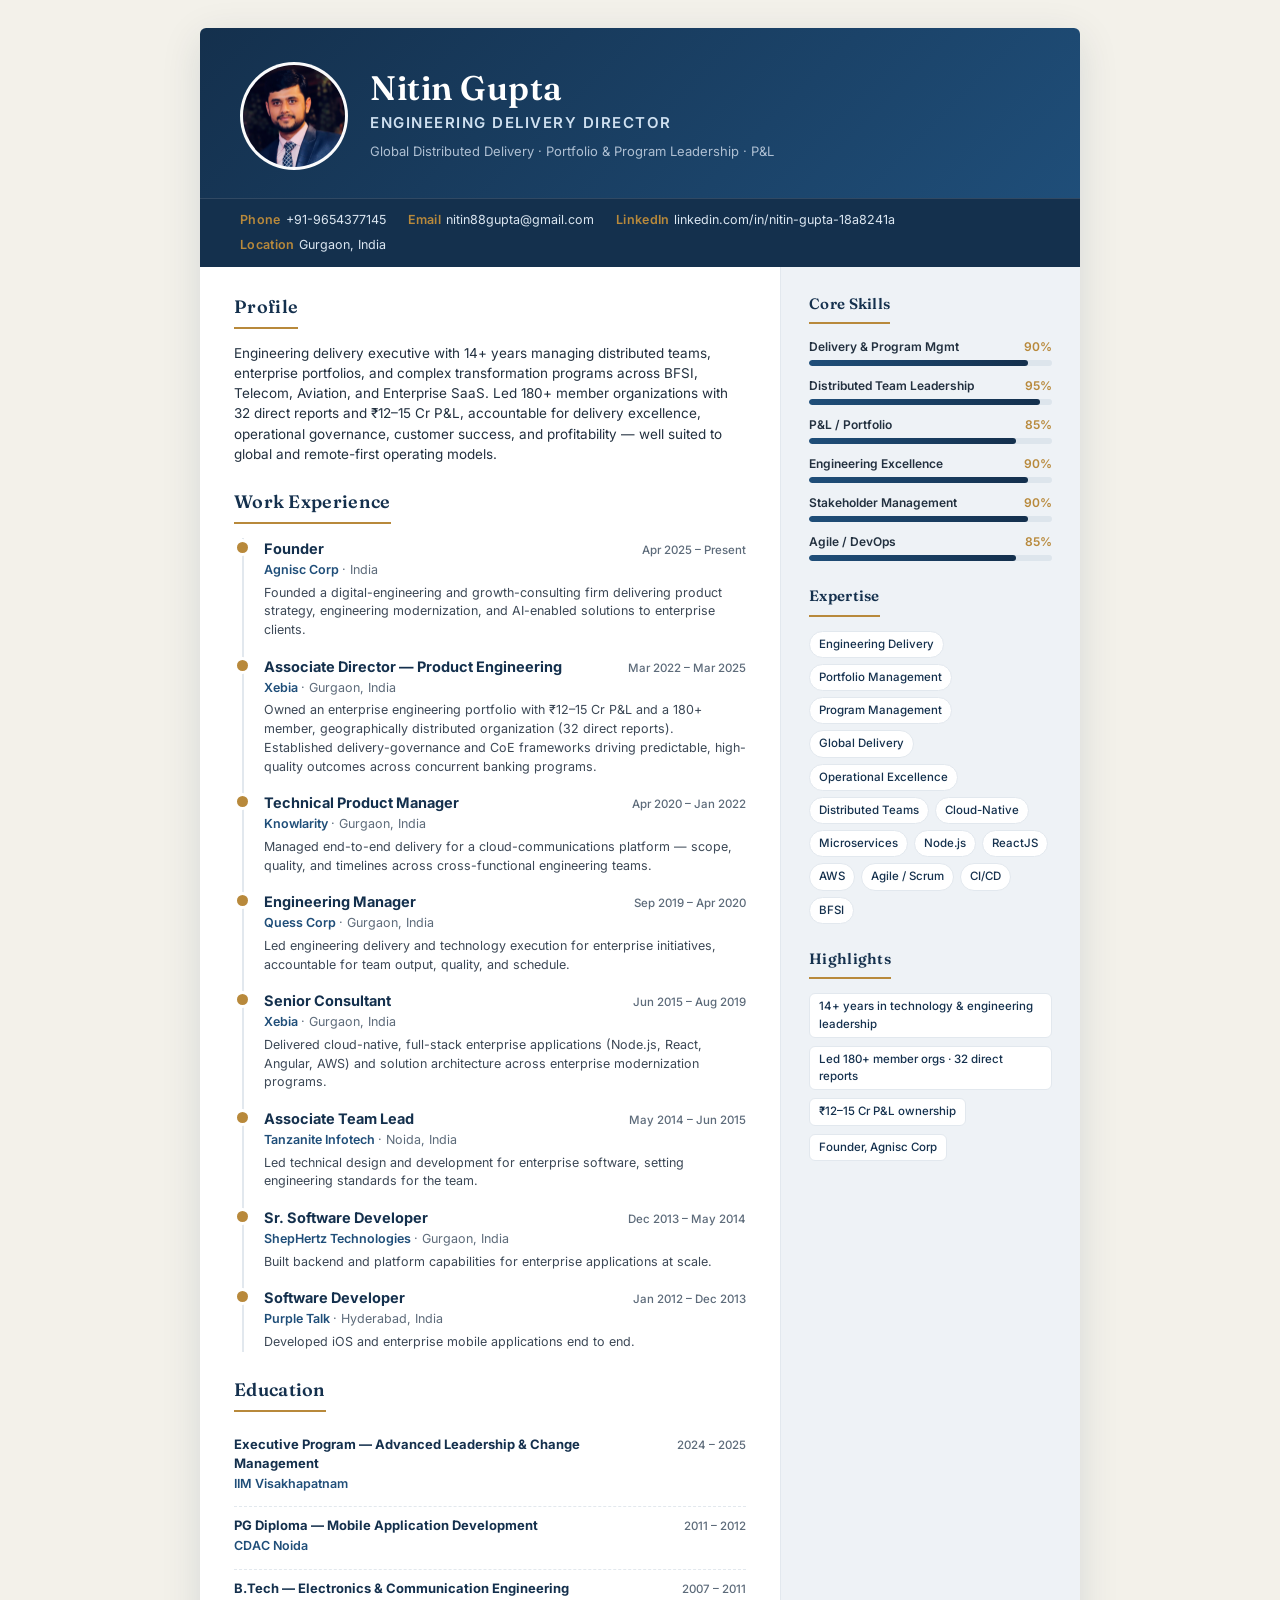
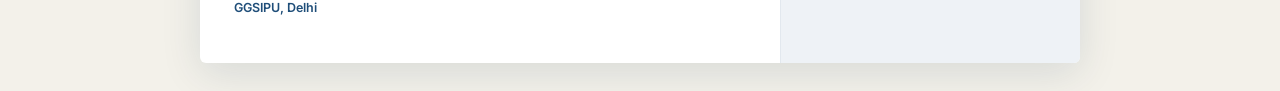
==== commit ce388858: "Nitin_Gupta_Resume_EngineeringDeliveryDirector" ====
--- a/index.html
+++ b/index.html
@@ -1,260 +1,633 @@
 <!doctype html>
 <html lang="en">
-<head>
-<meta charset="utf-8">
-<meta name="viewport" content="width=device-width, initial-scale=1">
-<title>Nitin Gupta — AI Transformation Leader</title>
-<link rel="preconnect" href="https://fonts.googleapis.com">
-<link rel="preconnect" href="https://fonts.gstatic.com" crossorigin>
-<link href="https://fonts.googleapis.com/css2?family=Fraunces:opsz,wght@9..144,500;9..144,600&family=Inter:wght@400;500;600;700&display=swap" rel="stylesheet">
-<style>
-  :root{
-    --navy:#14304d; --navy-2:#1f4e79; --ink:#22303f; --muted:#5d6b7a;
-    --line:#e2e8ee; --bg:#f3f1ea; --card:#ffffff; --gold:#b8893b; --sand:#eef2f6;
-  }
-  *{box-sizing:border-box;margin:0;padding:0}
-  html{-webkit-print-color-adjust:exact;print-color-adjust:exact}
-  body{font-family:"Inter",system-ui,-apple-system,Segoe UI,Roboto,Arial,sans-serif;color:var(--ink);background:var(--bg);line-height:1.5;font-size:14px}
-  .page{max-width:880px;margin:28px auto;background:var(--card);box-shadow:0 10px 40px rgba(20,48,77,.12);border-radius:6px;overflow:hidden}
-
-  /* header */
-  .masthead{display:grid;grid-template-columns:108px 1fr;gap:22px;align-items:center;padding:34px 40px 28px;background:linear-gradient(135deg,var(--navy) 0%,var(--navy-2) 100%);color:#fff}
-  .masthead img{width:108px;height:108px;border-radius:50%;object-fit:cover;border:3px solid rgba(255,255,255,.85);background:#dfe6ee}
-  .mast-name{font-family:"Fraunces",Georgia,serif;font-weight:600;font-size:34px;letter-spacing:.5px;line-height:1.05}
-  .mast-role{font-weight:600;font-size:15px;color:#cfe0f0;margin-top:6px;text-transform:uppercase;letter-spacing:1.5px}
-  .mast-tag{font-size:13px;color:#aebfd2;margin-top:7px}
-
-  /* contact strip */
-  .contact{display:flex;flex-wrap:wrap;gap:6px 22px;padding:12px 40px;background:var(--navy);color:#dbe6f1;font-size:12.5px;border-top:1px solid rgba(255,255,255,.12)}
-  .contact a{color:#dbe6f1;text-decoration:none}
-  .contact span b{color:var(--gold);font-weight:600;margin-right:5px;letter-spacing:.3px}
-
-  /* body grid */
-  .grid{display:grid;grid-template-columns:1fr 300px;gap:0}
-  .main{padding:26px 34px 32px}
-  .side{padding:26px 28px 32px;background:var(--sand);border-left:1px solid var(--line)}
-
-  .sec-title{font-family:"Fraunces",Georgia,serif;font-weight:600;font-size:18px;color:var(--navy);letter-spacing:.3px;margin:0 0 14px;padding-bottom:7px;border-bottom:2px solid var(--gold);display:inline-block}
-  .side .sec-title{font-size:15px}
-  section + section{margin-top:24px}
-
-  .lead{font-size:13.5px;color:var(--ink);margin-bottom:2px}
-
-  /* timeline */
-  .timeline{position:relative;margin-left:8px;padding-left:20px;border-left:2px solid var(--line)}
-  .t-item{position:relative;padding-bottom:16px}
-  .t-item:last-child{padding-bottom:0}
-  .t-dot{position:absolute;left:-27px;top:4px;width:11px;height:11px;border-radius:50%;background:var(--gold);box-shadow:0 0 0 3px var(--card)}
-  .t-head{display:flex;justify-content:space-between;align-items:baseline;gap:12px}
-  .t-head h3{font-size:14.5px;font-weight:700;color:var(--navy)}
-  .t-date{font-size:11.5px;color:var(--muted);white-space:nowrap;font-weight:500}
-  .t-sub{font-size:12.5px;font-weight:600;color:var(--navy-2);margin:1px 0 4px}
-  .t-loc{color:var(--muted);font-weight:400}
-  .t-item p{font-size:12.5px;color:#3c4856}
-
-  .edu-item{padding:9px 0;border-bottom:1px dashed var(--line)}
-  .edu-item:last-child{border-bottom:none}
-  .edu-head{display:flex;justify-content:space-between;gap:10px;align-items:baseline}
-  .edu-head h3{font-size:13px;font-weight:700;color:var(--navy)}
-
-  /* skills */
-  .skill{margin-bottom:11px}
-  .skill-top{display:flex;justify-content:space-between;font-size:12px;font-weight:600;color:var(--ink);margin-bottom:4px}
-  .skill-pct{color:var(--gold)}
-  .bar{height:6px;background:#dde5ec;border-radius:6px;overflow:hidden}
-  .bar i{display:block;height:100%;width:var(--w);background:linear-gradient(90deg,var(--navy-2),var(--navy));border-radius:6px;animation:fill 1.1s cubic-bezier(.2,.7,.3,1) both}
-  @keyframes fill{from{width:0}to{width:var(--w)}}
-
-  .tags{display:flex;flex-wrap:wrap;gap:6px}
-  .tag{font-size:11.5px;font-weight:500;color:var(--navy);background:#fff;border:1px solid var(--line);padding:4px 9px;border-radius:20px}
-
-  @media (max-width:760px){
-    .grid{grid-template-columns:1fr}
-    .side{border-left:none;border-top:1px solid var(--line)}
-    .masthead{grid-template-columns:84px 1fr;padding:26px 24px}
-    .masthead img{width:84px;height:84px}
-    .contact,.main,.side{padding-left:24px;padding-right:24px}
-    .mast-name{font-size:27px}
-  }
-  @media (prefers-reduced-motion:reduce){.bar i{animation:none}}
-
-  @page{size:A4;margin:12mm}
-  @media print{
-    body{background:#fff;font-size:11.5px}
-    .page{box-shadow:none;margin:0;max-width:none;border-radius:0}
-    .bar i{animation:none}
-    .grid{grid-template-columns:1fr 270px}
-    a{color:inherit}
-  }
-</style>
-</head>
-<body>
-  <div class="page">
-    <header class="masthead">
-      <img src="img/img-profile.png" alt="Nitin Gupta">
-      <div>
-        <div class="mast-name">Nitin Gupta</div>
-        <div class="mast-role">AI Transformation Leader</div>
-        <div class="mast-tag">Generative &amp; Agentic AI · Enterprise AI Strategy · Engineering Executive</div>
+  <head>
+    <meta charset="utf-8" />
+    <meta name="viewport" content="width=device-width, initial-scale=1" />
+    <title>Nitin Gupta — Engineering Delivery Director</title>
+    <link rel="preconnect" href="https://fonts.googleapis.com" />
+    <link rel="preconnect" href="https://fonts.gstatic.com" crossorigin />
+    <link
+      href="https://fonts.googleapis.com/css2?family=Fraunces:opsz,wght@9..144,500;9..144,600&family=Inter:wght@400;500;600;700&display=swap"
+      rel="stylesheet"
+    />
+    <style>
+      :root {
+        --navy: #14304d;
+        --navy-2: #1f4e79;
+        --ink: #22303f;
+        --muted: #5d6b7a;
+        --line: #e2e8ee;
+        --bg: #f3f1ea;
+        --card: #ffffff;
+        --gold: #b8893b;
+        --sand: #eef2f6;
+      }
+      * {
+        box-sizing: border-box;
+        margin: 0;
+        padding: 0;
+      }
+      html {
+        -webkit-print-color-adjust: exact;
+        print-color-adjust: exact;
+      }
+      body {
+        font-family:
+          "Inter",
+          system-ui,
+          -apple-system,
+          Segoe UI,
+          Roboto,
+          Arial,
+          sans-serif;
+        color: var(--ink);
+        background: var(--bg);
+        line-height: 1.5;
+        font-size: 14px;
+      }
+      .page {
+        max-width: 880px;
+        margin: 28px auto;
+        background: var(--card);
+        box-shadow: 0 10px 40px rgba(20, 48, 77, 0.12);
+        border-radius: 6px;
+        overflow: hidden;
+      }
+
+      /* header */
+      .masthead {
+        display: grid;
+        grid-template-columns: 108px 1fr;
+        gap: 22px;
+        align-items: center;
+        padding: 34px 40px 28px;
+        background: linear-gradient(135deg, var(--navy) 0%, var(--navy-2) 100%);
+        color: #fff;
+      }
+      .masthead img {
+        width: 108px;
+        height: 108px;
+        border-radius: 50%;
+        object-fit: cover;
+        border: 3px solid rgba(255, 255, 255, 0.85);
+        background: #dfe6ee;
+      }
+      .mast-name {
+        font-family: "Fraunces", Georgia, serif;
+        font-weight: 600;
+        font-size: 34px;
+        letter-spacing: 0.5px;
+        line-height: 1.05;
+      }
+      .mast-role {
+        font-weight: 600;
+        font-size: 15px;
+        color: #cfe0f0;
+        margin-top: 6px;
+        text-transform: uppercase;
+        letter-spacing: 1.5px;
+      }
+      .mast-tag {
+        font-size: 13px;
+        color: #aebfd2;
+        margin-top: 7px;
+      }
+
+      /* contact strip */
+      .contact {
+        display: flex;
+        flex-wrap: wrap;
+        gap: 6px 22px;
+        padding: 12px 40px;
+        background: var(--navy);
+        color: #dbe6f1;
+        font-size: 12.5px;
+        border-top: 1px solid rgba(255, 255, 255, 0.12);
+      }
+      .contact a {
+        color: #dbe6f1;
+        text-decoration: none;
+      }
+      .contact span b {
+        color: var(--gold);
+        font-weight: 600;
+        margin-right: 5px;
+        letter-spacing: 0.3px;
+      }
+
+      /* body grid */
+      .grid {
+        display: grid;
+        grid-template-columns: 1fr 300px;
+        gap: 0;
+      }
+      .main {
+        padding: 26px 34px 32px;
+      }
+      .side {
+        padding: 26px 28px 32px;
+        background: var(--sand);
+        border-left: 1px solid var(--line);
+      }
+
+      .sec-title {
+        font-family: "Fraunces", Georgia, serif;
+        font-weight: 600;
+        font-size: 18px;
+        color: var(--navy);
+        letter-spacing: 0.3px;
+        margin: 0 0 14px;
+        padding-bottom: 7px;
+        border-bottom: 2px solid var(--gold);
+        display: inline-block;
+      }
+      .side .sec-title {
+        font-size: 15px;
+      }
+      section + section {
+        margin-top: 24px;
+      }
+
+      .lead {
+        font-size: 13.5px;
+        color: var(--ink);
+        margin-bottom: 2px;
+      }
+
+      /* timeline */
+      .timeline {
+        position: relative;
+        margin-left: 8px;
+        padding-left: 20px;
+        border-left: 2px solid var(--line);
+      }
+      .t-item {
+        position: relative;
+        padding-bottom: 16px;
+      }
+      .t-item:last-child {
+        padding-bottom: 0;
+      }
+      .t-dot {
+        position: absolute;
+        left: -27px;
+        top: 4px;
+        width: 11px;
+        height: 11px;
+        border-radius: 50%;
+        background: var(--gold);
+        box-shadow: 0 0 0 3px var(--card);
+      }
+      .t-head {
+        display: flex;
+        justify-content: space-between;
+        align-items: baseline;
+        gap: 12px;
+      }
+      .t-head h3 {
+        font-size: 14.5px;
+        font-weight: 700;
+        color: var(--navy);
+      }
+      .t-date {
+        font-size: 11.5px;
+        color: var(--muted);
+        white-space: nowrap;
+        font-weight: 500;
+      }
+      .t-sub {
+        font-size: 12.5px;
+        font-weight: 600;
+        color: var(--navy-2);
+        margin: 1px 0 4px;
+      }
+      .t-loc {
+        color: var(--muted);
+        font-weight: 400;
+      }
+      .t-item p {
+        font-size: 12.5px;
+        color: #3c4856;
+      }
+
+      .edu-item {
+        padding: 9px 0;
+        border-bottom: 1px dashed var(--line);
+      }
+      .edu-item:last-child {
+        border-bottom: none;
+      }
+      .edu-head {
+        display: flex;
+        justify-content: space-between;
+        gap: 10px;
+        align-items: baseline;
+      }
+      .edu-head h3 {
+        font-size: 13px;
+        font-weight: 700;
+        color: var(--navy);
+      }
+
+      /* skills */
+      .skill {
+        margin-bottom: 11px;
+      }
+      .skill-top {
+        display: flex;
+        justify-content: space-between;
+        font-size: 12px;
+        font-weight: 600;
+        color: var(--ink);
+        margin-bottom: 4px;
+      }
+      .skill-pct {
+        color: var(--gold);
+      }
+      .bar {
+        height: 6px;
+        background: #dde5ec;
+        border-radius: 6px;
+        overflow: hidden;
+      }
+      .bar i {
+        display: block;
+        height: 100%;
+        width: var(--w);
+        background: linear-gradient(90deg, var(--navy-2), var(--navy));
+        border-radius: 6px;
+        animation: fill 1.1s cubic-bezier(0.2, 0.7, 0.3, 1) both;
+      }
+      @keyframes fill {
+        from {
+          width: 0;
+        }
+        to {
+          width: var(--w);
+        }
+      }
+
+      .tags {
+        display: flex;
+        flex-wrap: wrap;
+        gap: 6px;
+      }
+      .tag {
+        font-size: 11.5px;
+        font-weight: 500;
+        color: var(--navy);
+        background: #fff;
+        border: 1px solid var(--line);
+        padding: 4px 9px;
+        border-radius: 20px;
+      }
+
+      @media (max-width: 760px) {
+        .grid {
+          grid-template-columns: 1fr;
+        }
+        .side {
+          border-left: none;
+          border-top: 1px solid var(--line);
+        }
+        .masthead {
+          grid-template-columns: 84px 1fr;
+          padding: 26px 24px;
+        }
+        .masthead img {
+          width: 84px;
+          height: 84px;
+        }
+        .contact,
+        .main,
+        .side {
+          padding-left: 24px;
+          padding-right: 24px;
+        }
+        .mast-name {
+          font-size: 27px;
+        }
+      }
+      @media (prefers-reduced-motion: reduce) {
+        .bar i {
+          animation: none;
+        }
+      }
+
+      @page {
+        size: A4;
+        margin: 12mm;
+      }
+      @media print {
+        body {
+          background: #fff;
+          font-size: 11.5px;
+        }
+        .page {
+          box-shadow: none;
+          margin: 0;
+          max-width: none;
+          border-radius: 0;
+        }
+        .bar i {
+          animation: none;
+        }
+        .grid {
+          grid-template-columns: 1fr 270px;
+        }
+        a {
+          color: inherit;
+        }
+      }
+    </style>
+  </head>
+  <body>
+    <div class="page">
+      <header class="masthead">
+        <img src="img/img-profile.png" alt="Nitin Gupta" />
+        <div>
+          <div class="mast-name">Nitin Gupta</div>
+          <div class="mast-role">Engineering Delivery Director</div>
+          <div class="mast-tag">
+            Global Distributed Delivery · Portfolio &amp; Program Leadership ·
+            P&amp;L
+          </div>
+        </div>
+      </header>
+
+      <div class="contact">
+        <span><b>Phone</b><a href="tel:+91-9654377145">+91-9654377145</a></span>
+        <span
+          ><b>Email</b
+          ><a href="mailto:nitin88gupta@gmail.com"
+            >nitin88gupta@gmail.com</a
+          ></span
+        >
+        <span
+          ><b>LinkedIn</b
+          ><a href="https://www.linkedin.com/in/nitin-gupta-18a8241a/"
+            >linkedin.com/in/nitin-gupta-18a8241a</a
+          ></span
+        >
+        <span><b>Location</b>Gurgaon, India</span>
       </div>
-    </header>
-
-    <div class="contact">
-      <span><b>Phone</b><a href="tel:+91-9654377145">+91-9654377145</a></span>
-      <span><b>Email</b><a href="mailto:nitin88gupta@gmail.com">nitin88gupta@gmail.com</a></span>
-      <span><b>LinkedIn</b><a href="https://www.linkedin.com/in/nitin-gupta-18a8241a/">linkedin.com/in/nitin-gupta-18a8241a</a></span>
-      <span><b>Location</b>Gurgaon, India</span>
+
+      <div class="grid">
+        <div class="main">
+          <section>
+            <h2 class="sec-title">Profile</h2>
+            <p class="lead">
+              Engineering delivery executive with 14+ years managing distributed
+              teams, enterprise portfolios, and complex transformation programs
+              across BFSI, Telecom, Aviation, and Enterprise SaaS. Led 180+
+              member organizations with 32 direct reports and ₹12–15 Cr P&amp;L,
+              accountable for delivery excellence, operational governance,
+              customer success, and profitability — well suited to global and
+              remote-first operating models.
+            </p>
+          </section>
+
+          <section>
+            <h2 class="sec-title">Work Experience</h2>
+            <div class="timeline">
+              <div class="t-item">
+                <div class="t-dot"></div>
+                <div class="t-head">
+                  <h3>Founder</h3>
+                  <span class="t-date">Apr 2025 – Present</span>
+                </div>
+                <div class="t-sub">
+                  Agnisc Corp <span class="t-loc">· India</span>
+                </div>
+                <p>
+                  Founded a digital-engineering and growth-consulting firm
+                  delivering product strategy, engineering modernization, and
+                  AI-enabled solutions to enterprise clients.
+                </p>
+              </div>
+              <div class="t-item">
+                <div class="t-dot"></div>
+                <div class="t-head">
+                  <h3>Associate Director — Product Engineering</h3>
+                  <span class="t-date">Mar 2022 – Mar 2025</span>
+                </div>
+                <div class="t-sub">
+                  Xebia <span class="t-loc">· Gurgaon, India</span>
+                </div>
+                <p>
+                  Owned an enterprise engineering portfolio with ₹12–15 Cr
+                  P&amp;L and a 180+ member, geographically distributed
+                  organization (32 direct reports). Established
+                  delivery-governance and CoE frameworks driving predictable,
+                  high-quality outcomes across concurrent banking programs.
+                </p>
+              </div>
+              <div class="t-item">
+                <div class="t-dot"></div>
+                <div class="t-head">
+                  <h3>Technical Product Manager</h3>
+                  <span class="t-date">Apr 2020 – Jan 2022</span>
+                </div>
+                <div class="t-sub">
+                  Knowlarity <span class="t-loc">· Gurgaon, India</span>
+                </div>
+                <p>
+                  Managed end-to-end delivery for a cloud-communications
+                  platform — scope, quality, and timelines across
+                  cross-functional engineering teams.
+                </p>
+              </div>
+              <div class="t-item">
+                <div class="t-dot"></div>
+                <div class="t-head">
+                  <h3>Engineering Manager</h3>
+                  <span class="t-date">Sep 2019 – Apr 2020</span>
+                </div>
+                <div class="t-sub">
+                  Quess Corp <span class="t-loc">· Gurgaon, India</span>
+                </div>
+                <p>
+                  Led engineering delivery and technology execution for
+                  enterprise initiatives, accountable for team output, quality,
+                  and schedule.
+                </p>
+              </div>
+              <div class="t-item">
+                <div class="t-dot"></div>
+                <div class="t-head">
+                  <h3>Senior Consultant</h3>
+                  <span class="t-date">Jun 2015 – Aug 2019</span>
+                </div>
+                <div class="t-sub">
+                  Xebia <span class="t-loc">· Gurgaon, India</span>
+                </div>
+                <p>
+                  Delivered cloud-native, full-stack enterprise applications
+                  (Node.js, React, Angular, AWS) and solution architecture
+                  across enterprise modernization programs.
+                </p>
+              </div>
+              <div class="t-item">
+                <div class="t-dot"></div>
+                <div class="t-head">
+                  <h3>Associate Team Lead</h3>
+                  <span class="t-date">May 2014 – Jun 2015</span>
+                </div>
+                <div class="t-sub">
+                  Tanzanite Infotech <span class="t-loc">· Noida, India</span>
+                </div>
+                <p>
+                  Led technical design and development for enterprise software,
+                  setting engineering standards for the team.
+                </p>
+              </div>
+              <div class="t-item">
+                <div class="t-dot"></div>
+                <div class="t-head">
+                  <h3>Sr. Software Developer</h3>
+                  <span class="t-date">Dec 2013 – May 2014</span>
+                </div>
+                <div class="t-sub">
+                  ShepHertz Technologies
+                  <span class="t-loc">· Gurgaon, India</span>
+                </div>
+                <p>
+                  Built backend and platform capabilities for enterprise
+                  applications at scale.
+                </p>
+              </div>
+              <div class="t-item">
+                <div class="t-dot"></div>
+                <div class="t-head">
+                  <h3>Software Developer</h3>
+                  <span class="t-date">Jan 2012 – Dec 2013</span>
+                </div>
+                <div class="t-sub">
+                  Purple Talk <span class="t-loc">· Hyderabad, India</span>
+                </div>
+                <p>
+                  Developed iOS and enterprise mobile applications end to end.
+                </p>
+              </div>
+            </div>
+          </section>
+
+          <section>
+            <h2 class="sec-title">Education</h2>
+
+            <div class="edu-item">
+              <div class="edu-head">
+                <h3>
+                  Executive Program — Advanced Leadership &amp; Change
+                  Management
+                </h3>
+                <span class="t-date">2024 – 2025</span>
+              </div>
+              <div class="t-sub">IIM Visakhapatnam</div>
+            </div>
+            <div class="edu-item">
+              <div class="edu-head">
+                <h3>PG Diploma — Mobile Application Development</h3>
+                <span class="t-date">2011 – 2012</span>
+              </div>
+              <div class="t-sub">CDAC Noida</div>
+            </div>
+            <div class="edu-item">
+              <div class="edu-head">
+                <h3>B.Tech — Electronics &amp; Communication Engineering</h3>
+                <span class="t-date">2007 – 2011</span>
+              </div>
+              <div class="t-sub">GGSIPU, Delhi</div>
+            </div>
+          </section>
+        </div>
+
+        <aside class="side">
+          <section>
+            <h2 class="sec-title">Core Skills</h2>
+
+            <div class="skill">
+              <div class="skill-top">
+                <span>Delivery &amp; Program Mgmt</span
+                ><span class="skill-pct">90%</span>
+              </div>
+              <div class="bar"><i style="--w: 90%"></i></div>
+            </div>
+            <div class="skill">
+              <div class="skill-top">
+                <span>Distributed Team Leadership</span
+                ><span class="skill-pct">95%</span>
+              </div>
+              <div class="bar"><i style="--w: 95%"></i></div>
+            </div>
+            <div class="skill">
+              <div class="skill-top">
+                <span>P&amp;L / Portfolio</span
+                ><span class="skill-pct">85%</span>
+              </div>
+              <div class="bar"><i style="--w: 85%"></i></div>
+            </div>
+            <div class="skill">
+              <div class="skill-top">
+                <span>Engineering Excellence</span
+                ><span class="skill-pct">90%</span>
+              </div>
+              <div class="bar"><i style="--w: 90%"></i></div>
+            </div>
+            <div class="skill">
+              <div class="skill-top">
+                <span>Stakeholder Management</span
+                ><span class="skill-pct">90%</span>
+              </div>
+              <div class="bar"><i style="--w: 90%"></i></div>
+            </div>
+            <div class="skill">
+              <div class="skill-top">
+                <span>Agile / DevOps</span><span class="skill-pct">85%</span>
+              </div>
+              <div class="bar"><i style="--w: 85%"></i></div>
+            </div>
+          </section>
+
+          <section>
+            <h2 class="sec-title">Expertise</h2>
+            <div class="tags">
+              <span class="tag">Engineering Delivery</span
+              ><span class="tag">Portfolio Management</span
+              ><span class="tag">Program Management</span
+              ><span class="tag">Global Delivery</span
+              ><span class="tag">Operational Excellence</span
+              ><span class="tag">Distributed Teams</span
+              ><span class="tag">Cloud-Native</span
+              ><span class="tag">Microservices</span
+              ><span class="tag">Node.js</span><span class="tag">ReactJS</span
+              ><span class="tag">AWS</span><span class="tag">Agile / Scrum</span
+              ><span class="tag">CI/CD</span><span class="tag">BFSI</span>
+            </div>
+          </section>
+
+          <section>
+            <h2 class="sec-title">Highlights</h2>
+            <div
+              class="tags"
+              style="flex-direction: column; align-items: flex-start; gap: 8px"
+            >
+              <span class="tag" style="border-radius: 6px"
+                >14+ years in technology &amp; engineering leadership</span
+              >
+              <span class="tag" style="border-radius: 6px"
+                >Led 180+ member orgs · 32 direct reports</span
+              >
+              <span class="tag" style="border-radius: 6px"
+                >₹12–15 Cr P&amp;L ownership</span
+              >
+              <span class="tag" style="border-radius: 6px"
+                >Founder, Agnisc Corp</span
+              >
+            </div>
+          </section>
+        </aside>
+      </div>
     </div>
-
-    <div class="grid">
-      <div class="main">
-        <section>
-          <h2 class="sec-title">Profile</h2>
-          <p class="lead">Technology executive with 14+ years leading enterprise transformation, now focused on driving Generative and Agentic AI adoption across BFSI and enterprise domains. Pairs deep product-engineering leadership — 180+ member orgs, 32 direct reports, ₹12–15 Cr P&amp;L — with hands-on delivery of AI-enabled banking solutions, intelligent categorization, and recommendation engines. Builds AI strategy, adoption roadmaps, governance, and intelligent automation that tie emerging technology to business value.</p>
-        </section>
-
-        <section>
-          <h2 class="sec-title">Work Experience</h2>
-          <div class="timeline">
-        <div class="t-item">
-          <div class="t-dot"></div>
-          <div class="t-head">
-            <h3>Founder</h3>
-            <span class="t-date">Apr 2025 – Present</span>
-          </div>
-          <div class="t-sub">Agnisc Corp <span class="t-loc">· India</span></div>
-          <p>Founded a consultancy advising enterprises on AI transformation, GenAI implementation, and intelligent-automation strategy — from roadmap to governed, production-grade delivery.</p>
-        </div>
-        <div class="t-item">
-          <div class="t-dot"></div>
-          <div class="t-head">
-            <h3>Associate Director — Product Engineering</h3>
-            <span class="t-date">Mar 2022 – Mar 2025</span>
-          </div>
-          <div class="t-sub">Xebia <span class="t-loc">· Gurgaon, India</span></div>
-          <p>Delivered AI-enabled banking experiences — AI-powered transaction categorization and intelligent recommendation engines — while leading a 180+ member org with ₹12–15 Cr P&amp;L. Shaped modernization and automation strategy for enterprise clients across BFSI.</p>
-        </div>
-        <div class="t-item">
-          <div class="t-dot"></div>
-          <div class="t-head">
-            <h3>Technical Product Manager</h3>
-            <span class="t-date">Apr 2020 – Jan 2022</span>
-          </div>
-          <div class="t-sub">Knowlarity <span class="t-loc">· Gurgaon, India</span></div>
-          <p>Drove data-driven product capabilities and automation on a cloud-communications platform, improving reliability and customer experience.</p>
-        </div>
-        <div class="t-item">
-          <div class="t-dot"></div>
-          <div class="t-head">
-            <h3>Engineering Manager</h3>
-            <span class="t-date">Sep 2019 – Apr 2020</span>
-          </div>
-          <div class="t-sub">Quess Corp <span class="t-loc">· Gurgaon, India</span></div>
-          <p>Led engineering delivery and technology execution for enterprise initiatives, accountable for team output, quality, and schedule.</p>
-        </div>
-        <div class="t-item">
-          <div class="t-dot"></div>
-          <div class="t-head">
-            <h3>Senior Consultant</h3>
-            <span class="t-date">Jun 2015 – Aug 2019</span>
-          </div>
-          <div class="t-sub">Xebia <span class="t-loc">· Gurgaon, India</span></div>
-          <p>Delivered cloud-native, full-stack enterprise applications (Node.js, React, Angular, AWS) and solution architecture across enterprise modernization programs.</p>
-        </div>
-        <div class="t-item">
-          <div class="t-dot"></div>
-          <div class="t-head">
-            <h3>Associate Team Lead</h3>
-            <span class="t-date">May 2014 – Jun 2015</span>
-          </div>
-          <div class="t-sub">Tanzanite Infotech <span class="t-loc">· Noida, India</span></div>
-          <p>Led technical design and development for enterprise software, setting engineering standards for the team.</p>
-        </div>
-        <div class="t-item">
-          <div class="t-dot"></div>
-          <div class="t-head">
-            <h3>Sr. Software Developer</h3>
-            <span class="t-date">Dec 2013 – May 2014</span>
-          </div>
-          <div class="t-sub">ShepHertz Technologies <span class="t-loc">· Gurgaon, India</span></div>
-          <p>Built backend and platform capabilities for enterprise applications at scale.</p>
-        </div>
-        <div class="t-item">
-          <div class="t-dot"></div>
-          <div class="t-head">
-            <h3>Software Developer</h3>
-            <span class="t-date">Jan 2012 – Dec 2013</span>
-          </div>
-          <div class="t-sub">Purple Talk <span class="t-loc">· Hyderabad, India</span></div>
-          <p>Developed iOS and enterprise mobile applications end to end.</p>
-        </div>
-          </div>
-        </section>
-
-        <section>
-          <h2 class="sec-title">Education</h2>
-          
-        <div class="edu-item">
-          <div class="edu-head"><h3>Executive Program — Advanced Leadership &amp; Change Management</h3><span class="t-date">2024 – 2025</span></div>
-          <div class="t-sub">IIM Visakhapatnam</div>
-        </div>
-        <div class="edu-item">
-          <div class="edu-head"><h3>PG Diploma — Mobile Application Development</h3><span class="t-date">2011 – 2012</span></div>
-          <div class="t-sub">CDAC Noida</div>
-        </div>
-        <div class="edu-item">
-          <div class="edu-head"><h3>B.Tech — Electronics &amp; Communication Engineering</h3><span class="t-date">2007 – 2011</span></div>
-          <div class="t-sub">GGSIPU, Delhi</div>
-        </div>
-        </section>
-      </div>
-
-      <aside class="side">
-        <section>
-          <h2 class="sec-title">Core Skills</h2>
-          
-          <div class="skill">
-            <div class="skill-top"><span>AI / GenAI Strategy</span><span class="skill-pct">85%</span></div>
-            <div class="bar"><i style="--w:85%"></i></div>
-          </div>
-          <div class="skill">
-            <div class="skill-top"><span>Enterprise AI Adoption</span><span class="skill-pct">80%</span></div>
-            <div class="bar"><i style="--w:80%"></i></div>
-          </div>
-          <div class="skill">
-            <div class="skill-top"><span>Engineering Leadership</span><span class="skill-pct">90%</span></div>
-            <div class="bar"><i style="--w:90%"></i></div>
-          </div>
-          <div class="skill">
-            <div class="skill-top"><span>Cloud &amp; Architecture</span><span class="skill-pct">90%</span></div>
-            <div class="bar"><i style="--w:90%"></i></div>
-          </div>
-          <div class="skill">
-            <div class="skill-top"><span>Intelligent Automation</span><span class="skill-pct">80%</span></div>
-            <div class="bar"><i style="--w:80%"></i></div>
-          </div>
-          <div class="skill">
-            <div class="skill-top"><span>Change Management</span><span class="skill-pct">85%</span></div>
-            <div class="bar"><i style="--w:85%"></i></div>
-          </div>
-        </section>
-
-        <section>
-          <h2 class="sec-title">Expertise</h2>
-          <div class="tags"><span class="tag">Generative AI</span><span class="tag">Agentic AI</span><span class="tag">LLM Applications</span><span class="tag">AI Governance</span><span class="tag">Intelligent Automation</span><span class="tag">Enterprise AI Adoption</span><span class="tag">Python</span><span class="tag">Cloud-Native</span><span class="tag">Microservices</span><span class="tag">Backbase</span><span class="tag">ThoughtMachine</span><span class="tag">AWS</span><span class="tag">Digital Banking</span><span class="tag">Change Management</span></div>
-        </section>
-
-        <section>
-          <h2 class="sec-title">Highlights</h2>
-          <div class="tags" style="flex-direction:column;align-items:flex-start;gap:8px">
-            <span class="tag" style="border-radius:6px">14+ years in technology &amp; engineering leadership</span>
-            <span class="tag" style="border-radius:6px">Led 180+ member orgs · 32 direct reports</span>
-            <span class="tag" style="border-radius:6px">₹12–15 Cr P&amp;L ownership</span>
-            <span class="tag" style="border-radius:6px">Founder, Agnisc Corp</span>
-          </div>
-        </section>
-      </aside>
-    </div>
-  </div>
-</body>
+  </body>
 </html>
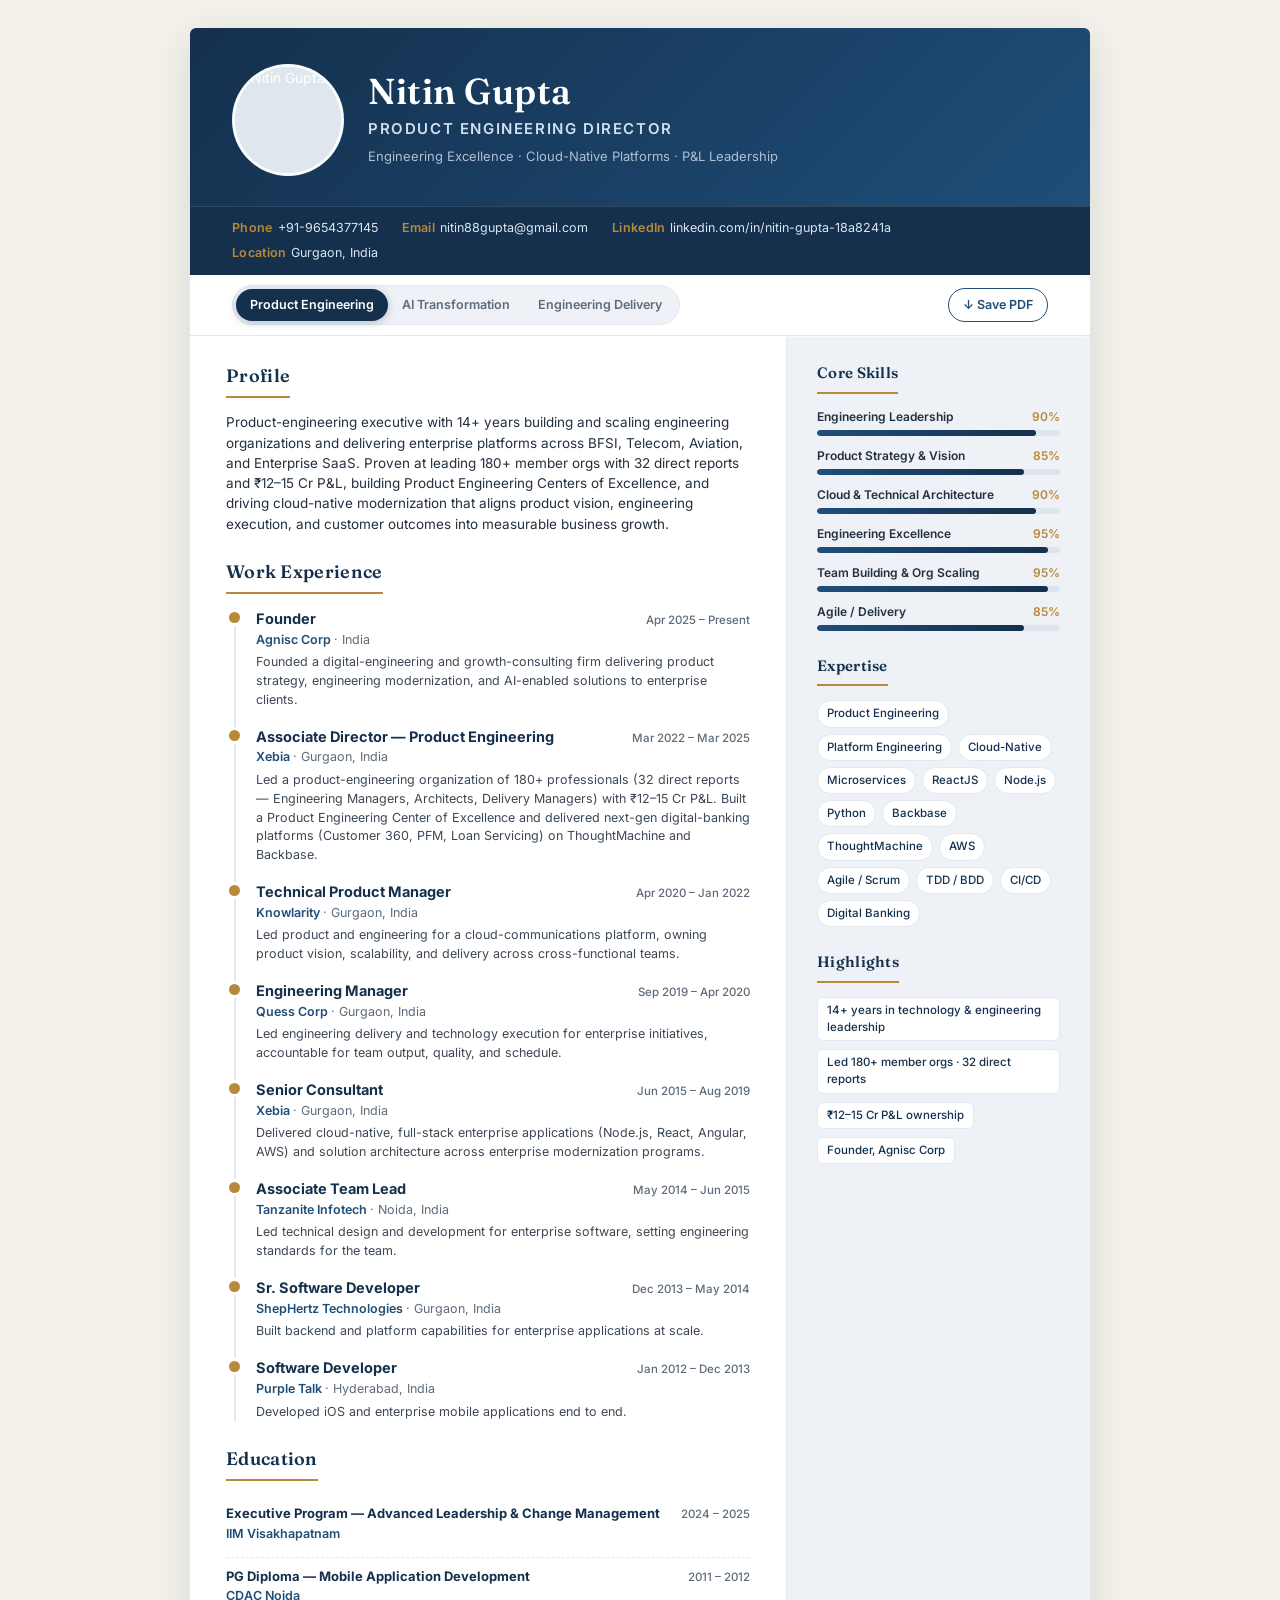
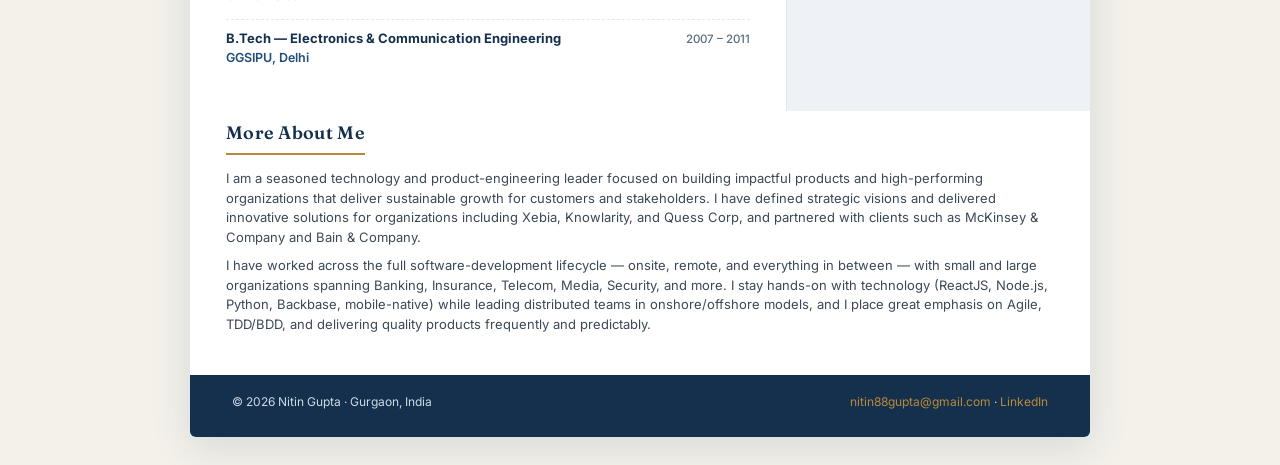
==== commit 0f1d09ee: "All Profiles" ====
--- a/index.html
+++ b/index.html
@@ -1,633 +1,341 @@
 <!doctype html>
 <html lang="en">
-  <head>
-    <meta charset="utf-8" />
-    <meta name="viewport" content="width=device-width, initial-scale=1" />
-    <title>Nitin Gupta — Engineering Delivery Director</title>
-    <link rel="preconnect" href="https://fonts.googleapis.com" />
-    <link rel="preconnect" href="https://fonts.gstatic.com" crossorigin />
-    <link
-      href="https://fonts.googleapis.com/css2?family=Fraunces:opsz,wght@9..144,500;9..144,600&family=Inter:wght@400;500;600;700&display=swap"
-      rel="stylesheet"
-    />
-    <style>
-      :root {
-        --navy: #14304d;
-        --navy-2: #1f4e79;
-        --ink: #22303f;
-        --muted: #5d6b7a;
-        --line: #e2e8ee;
-        --bg: #f3f1ea;
-        --card: #ffffff;
-        --gold: #b8893b;
-        --sand: #eef2f6;
+<head>
+<meta charset="utf-8">
+<meta name="viewport" content="width=device-width, initial-scale=1">
+<title>Nitin Gupta — Technology &amp; Engineering Leader</title>
+<meta name="description" content="Nitin Gupta — Product Engineering, AI Transformation, and Engineering Delivery leadership. 14+ years scaling engineering organizations across BFSI, Telecom, Aviation, and Enterprise SaaS.">
+<link rel="preconnect" href="https://fonts.googleapis.com">
+<link rel="preconnect" href="https://fonts.gstatic.com" crossorigin>
+<link href="https://fonts.googleapis.com/css2?family=Fraunces:opsz,wght@9..144,500;9..144,600&family=Inter:wght@400;500;600;700&display=swap" rel="stylesheet">
+<style>
+  :root{
+    --navy:#14304d; --navy-2:#1f4e79; --ink:#22303f; --muted:#5d6b7a;
+    --line:#e2e8ee; --bg:#f3f1ea; --card:#ffffff; --gold:#b8893b; --sand:#eef2f6;
+  }
+  *{box-sizing:border-box;margin:0;padding:0}
+  html{-webkit-print-color-adjust:exact;print-color-adjust:exact;scroll-behavior:smooth}
+  body{font-family:"Inter",system-ui,-apple-system,Segoe UI,Roboto,Arial,sans-serif;color:var(--ink);background:var(--bg);line-height:1.5;font-size:14px}
+  .page{max-width:900px;margin:28px auto;background:var(--card);box-shadow:0 10px 40px rgba(20,48,77,.12);border-radius:6px;overflow:hidden}
+
+  /* header */
+  .masthead{display:grid;grid-template-columns:112px 1fr;gap:24px;align-items:center;padding:36px 42px 30px;background:linear-gradient(135deg,var(--navy) 0%,var(--navy-2) 100%);color:#fff}
+  .masthead img{width:112px;height:112px;border-radius:50%;object-fit:cover;border:3px solid rgba(255,255,255,.85);background:#dfe6ee}
+  .mast-name{font-family:"Fraunces",Georgia,serif;font-weight:600;font-size:36px;letter-spacing:.5px;line-height:1.05}
+  .mast-role{font-weight:600;font-size:15px;color:#cfe0f0;margin-top:7px;text-transform:uppercase;letter-spacing:1.6px;transition:opacity .25s}
+  .mast-tag{font-size:13px;color:#aebfd2;margin-top:7px;transition:opacity .25s}
+
+  /* contact strip */
+  .contact{display:flex;flex-wrap:wrap;gap:6px 24px;padding:12px 42px;background:var(--navy);color:#dbe6f1;font-size:12.5px;border-top:1px solid rgba(255,255,255,.12)}
+  .contact a{color:#dbe6f1;text-decoration:none}
+  .contact a:hover{color:#fff}
+  .contact span b{color:var(--gold);font-weight:600;margin-right:5px;letter-spacing:.3px}
+
+  /* sticky role switcher */
+  .switcher{position:sticky;top:0;z-index:20;display:flex;align-items:center;justify-content:space-between;gap:12px;
+    padding:10px 42px;background:rgba(255,255,255,.96);backdrop-filter:blur(6px);border-bottom:1px solid var(--line)}
+  .seg{display:inline-flex;background:var(--sand);border:1px solid var(--line);border-radius:30px;padding:3px;flex-wrap:wrap}
+  .seg button{border:0;background:transparent;font:inherit;font-size:12.5px;font-weight:600;color:var(--muted);
+    padding:7px 14px;border-radius:24px;cursor:pointer;transition:all .2s;white-space:nowrap}
+  .seg button:hover{color:var(--navy)}
+  .seg button[aria-selected="true"]{background:var(--navy);color:#fff;box-shadow:0 2px 8px rgba(20,48,77,.25)}
+  .print-btn{border:1px solid var(--navy-2);background:#fff;color:var(--navy-2);font:inherit;font-size:12.5px;font-weight:600;
+    padding:7px 14px;border-radius:24px;cursor:pointer;display:inline-flex;align-items:center;gap:6px;transition:all .2s;white-space:nowrap}
+  .print-btn:hover{background:var(--navy-2);color:#fff}
+
+  /* body grid */
+  .grid{display:grid;grid-template-columns:1fr 304px;gap:0}
+  .main{padding:26px 36px 30px}
+  .side{padding:26px 30px 30px;background:var(--sand);border-left:1px solid var(--line)}
+
+  .sec-title{font-family:"Fraunces",Georgia,serif;font-weight:600;font-size:18px;color:var(--navy);letter-spacing:.3px;margin:0 0 14px;padding-bottom:7px;border-bottom:2px solid var(--gold);display:inline-block}
+  .side .sec-title{font-size:15px}
+  section + section{margin-top:24px}
+
+  .lead{font-size:13.5px;color:var(--ink);transition:opacity .25s}
+
+  /* timeline */
+  .timeline{position:relative;margin-left:8px;padding-left:20px;border-left:2px solid var(--line)}
+  .t-item{position:relative;padding-bottom:16px}
+  .t-item:last-child{padding-bottom:0}
+  .t-dot{position:absolute;left:-27px;top:4px;width:11px;height:11px;border-radius:50%;background:var(--gold);box-shadow:0 0 0 3px var(--card)}
+  .t-head{display:flex;justify-content:space-between;align-items:baseline;gap:12px}
+  .t-head h3{font-size:14.5px;font-weight:700;color:var(--navy)}
+  .t-date{font-size:11.5px;color:var(--muted);white-space:nowrap;font-weight:500}
+  .t-sub{font-size:12.5px;font-weight:600;color:var(--navy-2);margin:1px 0 4px}
+  .t-loc{color:var(--muted);font-weight:400}
+  .t-item p{font-size:12.5px;color:#3c4856;transition:opacity .25s}
+
+  .edu-item{padding:9px 0;border-bottom:1px dashed var(--line)}
+  .edu-item:last-child{border-bottom:none}
+  .edu-head{display:flex;justify-content:space-between;gap:10px;align-items:baseline}
+  .edu-head h3{font-size:13px;font-weight:700;color:var(--navy)}
+
+  /* skills */
+  .skill{margin-bottom:11px}
+  .skill-top{display:flex;justify-content:space-between;font-size:12px;font-weight:600;color:var(--ink);margin-bottom:4px}
+  .skill-pct{color:var(--gold)}
+  .bar{height:6px;background:#dde5ec;border-radius:6px;overflow:hidden}
+  .bar i{display:block;height:100%;width:0;background:linear-gradient(90deg,var(--navy-2),var(--navy));border-radius:6px;transition:width 1s cubic-bezier(.2,.7,.3,1)}
+
+  .tags{display:flex;flex-wrap:wrap;gap:6px}
+  .tag{font-size:11.5px;font-weight:500;color:var(--navy);background:#fff;border:1px solid var(--line);padding:4px 9px;border-radius:20px}
+  .hl .tag{border-radius:6px}
+
+  /* about */
+  .about{padding:8px 36px 32px}
+  .about p{font-size:13px;color:#3c4856;margin-bottom:9px}
+
+  footer{padding:18px 42px 26px;background:var(--navy);color:#cdd9e6;font-size:12px;display:flex;flex-wrap:wrap;justify-content:space-between;gap:8px}
+  footer a{color:var(--gold);text-decoration:none}
+
+  .fade{opacity:0}
+
+  @media (max-width:780px){
+    .grid{grid-template-columns:1fr}
+    .side{border-left:none;border-top:1px solid var(--line)}
+    .masthead{grid-template-columns:84px 1fr;padding:26px 22px}
+    .masthead img{width:84px;height:84px}
+    .contact,.switcher,.main,.side,.about,footer{padding-left:22px;padding-right:22px}
+    .mast-name{font-size:28px}
+    .switcher{flex-direction:column;align-items:stretch}
+  }
+  @media (prefers-reduced-motion:reduce){.bar i,.mast-role,.mast-tag,.lead,.t-item p{transition:none}}
+
+  @page{size:A4;margin:12mm}
+  @media print{
+    body{background:#fff;font-size:11.5px}
+    .page{box-shadow:none;margin:0;max-width:none;border-radius:0}
+    .switcher{display:none}
+    .grid{grid-template-columns:1fr 270px}
+    .bar i{transition:none}
+    a{color:inherit}
+  }
+</style>
+</head>
+<body>
+  <div class="page">
+    <header class="masthead">
+      <img src="img/img-profile.jpg" alt="Nitin Gupta">
+      <div>
+        <div class="mast-name">Nitin Gupta</div>
+        <div class="mast-role" id="role">Product Engineering Director</div>
+        <div class="mast-tag" id="tagline">Engineering Excellence · Cloud-Native Platforms · P&amp;L Leadership</div>
+      </div>
+    </header>
+
+    <div class="contact">
+      <span><b>Phone</b><a href="tel:+91-9654377145">+91-9654377145</a></span>
+      <span><b>Email</b><a href="mailto:nitin88gupta@gmail.com">nitin88gupta@gmail.com</a></span>
+      <span><b>LinkedIn</b><a href="https://www.linkedin.com/in/nitin-gupta-18a8241a/" target="_blank" rel="noopener">linkedin.com/in/nitin-gupta-18a8241a</a></span>
+      <span><b>Location</b>Gurgaon, India</span>
+    </div>
+
+    <div class="switcher">
+      <div class="seg" role="tablist" aria-label="Choose a profile focus">
+        <button role="tab" data-key="product" aria-selected="true">Product Engineering</button>
+        <button role="tab" data-key="ai" aria-selected="false">AI Transformation</button>
+        <button role="tab" data-key="delivery" aria-selected="false">Engineering Delivery</button>
+      </div>
+      <button class="print-btn" id="printBtn" title="Print or save as PDF">&#x2193; Save PDF</button>
+    </div>
+
+    <div class="grid">
+      <div class="main">
+        <section>
+          <h2 class="sec-title">Profile</h2>
+          <p class="lead" id="summary"></p>
+        </section>
+
+        <section>
+          <h2 class="sec-title">Work Experience</h2>
+          <div class="timeline" id="timeline"></div>
+        </section>
+
+        <section>
+          <h2 class="sec-title">Education</h2>
+          <div id="education"></div>
+        </section>
+      </div>
+
+      <aside class="side">
+        <section>
+          <h2 class="sec-title">Core Skills</h2>
+          <div id="skills"></div>
+        </section>
+        <section>
+          <h2 class="sec-title">Expertise</h2>
+          <div class="tags" id="expertise"></div>
+        </section>
+        <section>
+          <h2 class="sec-title">Highlights</h2>
+          <div class="tags hl" style="flex-direction:column;align-items:flex-start;gap:8px">
+            <span class="tag">14+ years in technology &amp; engineering leadership</span>
+            <span class="tag">Led 180+ member orgs · 32 direct reports</span>
+            <span class="tag">₹12–15 Cr P&amp;L ownership</span>
+            <span class="tag">Founder, Agnisc Corp</span>
+          </div>
+        </section>
+      </aside>
+    </div>
+
+    <div class="about">
+      <h2 class="sec-title">More About Me</h2>
+      <p>I am a seasoned technology and product-engineering leader focused on building impactful products and high-performing organizations that deliver sustainable growth for customers and stakeholders. I have defined strategic visions and delivered innovative solutions for organizations including Xebia, Knowlarity, and Quess Corp, and partnered with clients such as McKinsey &amp; Company and Bain &amp; Company.</p>
+      <p>I have worked across the full software-development lifecycle — onsite, remote, and everything in between — with small and large organizations spanning Banking, Insurance, Telecom, Media, Security, and more. I stay hands-on with technology (ReactJS, Node.js, Python, Backbase, mobile-native) while leading distributed teams in onshore/offshore models, and I place great emphasis on Agile, TDD/BDD, and delivering quality products frequently and predictably.</p>
+    </div>
+
+    <footer>
+      <span>© <span id="yr"></span> Nitin Gupta · Gurgaon, India</span>
+      <span><a href="mailto:nitin88gupta@gmail.com">nitin88gupta@gmail.com</a> · <a href="https://www.linkedin.com/in/nitin-gupta-18a8241a/" target="_blank" rel="noopener">LinkedIn</a></span>
+    </footer>
+  </div>
+
+<script>
+/* ---------- shared data ---------- */
+const EXPERIENCE = [
+  { id:"founder", title:"Founder", company:"Agnisc Corp", loc:"India", date:"Apr 2025 – Present" },
+  { id:"xebiaAD", title:"Associate Director — Product Engineering", company:"Xebia", loc:"Gurgaon, India", date:"Mar 2022 – Mar 2025" },
+  { id:"knowlarity", title:"Technical Product Manager", company:"Knowlarity", loc:"Gurgaon, India", date:"Apr 2020 – Jan 2022" },
+  { id:"quess", title:"Engineering Manager", company:"Quess Corp", loc:"Gurgaon, India", date:"Sep 2019 – Apr 2020",
+    desc:"Led engineering delivery and technology execution for enterprise initiatives, accountable for team output, quality, and schedule." },
+  { id:"xebiaSC", title:"Senior Consultant", company:"Xebia", loc:"Gurgaon, India", date:"Jun 2015 – Aug 2019",
+    desc:"Delivered cloud-native, full-stack enterprise applications (Node.js, React, Angular, AWS) and solution architecture across enterprise modernization programs." },
+  { id:"tanzanite", title:"Associate Team Lead", company:"Tanzanite Infotech", loc:"Noida, India", date:"May 2014 – Jun 2015",
+    desc:"Led technical design and development for enterprise software, setting engineering standards for the team." },
+  { id:"shephertz", title:"Sr. Software Developer", company:"ShepHertz Technologies", loc:"Gurgaon, India", date:"Dec 2013 – May 2014",
+    desc:"Built backend and platform capabilities for enterprise applications at scale." },
+  { id:"purpletalk", title:"Software Developer", company:"Purple Talk", loc:"Hyderabad, India", date:"Jan 2012 – Dec 2013",
+    desc:"Developed iOS and enterprise mobile applications end to end." }
+];
+
+const EDUCATION = [
+  { deg:"Executive Program — Advanced Leadership & Change Management", school:"IIM Visakhapatnam", date:"2024 – 2025" },
+  { deg:"PG Diploma — Mobile Application Development", school:"CDAC Noida", date:"2011 – 2012" },
+  { deg:"B.Tech — Electronics & Communication Engineering", school:"GGSIPU, Delhi", date:"2007 – 2011" }
+];
+
+const ROLES = {
+  product:{
+    role:"Product Engineering Director",
+    tagline:"Engineering Excellence · Cloud-Native Platforms · P&L Leadership",
+    summary:"Product-engineering executive with 14+ years building and scaling engineering organizations and delivering enterprise platforms across BFSI, Telecom, Aviation, and Enterprise SaaS. Proven at leading 180+ member orgs with 32 direct reports and ₹12–15 Cr P&L, building Product Engineering Centers of Excellence, and driving cloud-native modernization that aligns product vision, engineering execution, and customer outcomes into measurable business growth.",
+    desc:{
+      founder:"Founded a digital-engineering and growth-consulting firm delivering product strategy, engineering modernization, and AI-enabled solutions to enterprise clients.",
+      xebiaAD:"Led a product-engineering organization of 180+ professionals (32 direct reports — Engineering Managers, Architects, Delivery Managers) with ₹12–15 Cr P&L. Built a Product Engineering Center of Excellence and delivered next-gen digital-banking platforms (Customer 360, PFM, Loan Servicing) on ThoughtMachine and Backbase.",
+      knowlarity:"Led product and engineering for a cloud-communications platform, owning product vision, scalability, and delivery across cross-functional teams."
+    },
+    skills:[["Engineering Leadership",90],["Product Strategy & Vision",85],["Cloud & Technical Architecture",90],["Engineering Excellence",95],["Team Building & Org Scaling",95],["Agile / Delivery",85]],
+    expertise:["Product Engineering","Platform Engineering","Cloud-Native","Microservices","ReactJS","Node.js","Python","Backbase","ThoughtMachine","AWS","Agile / Scrum","TDD / BDD","CI/CD","Digital Banking"]
+  },
+  ai:{
+    role:"AI Transformation Leader",
+    tagline:"Generative & Agentic AI · Enterprise AI Strategy · Engineering Executive",
+    summary:"Technology executive with 14+ years leading enterprise transformation, now focused on driving Generative and Agentic AI adoption across BFSI and enterprise domains. Pairs deep product-engineering leadership — 180+ member orgs, 32 direct reports, ₹12–15 Cr P&L — with hands-on delivery of AI-enabled banking solutions, intelligent categorization, and recommendation engines. Builds AI strategy, adoption roadmaps, governance, and intelligent automation that tie emerging technology to business value.",
+    desc:{
+      founder:"Founded a consultancy advising enterprises on AI transformation, GenAI implementation, and intelligent-automation strategy — from roadmap to governed, production-grade delivery.",
+      xebiaAD:"Delivered AI-enabled banking experiences — AI-powered transaction categorization and intelligent recommendation engines — while leading a 180+ member org with ₹12–15 Cr P&L. Shaped modernization and automation strategy for enterprise clients across BFSI.",
+      knowlarity:"Drove data-driven product capabilities and automation on a cloud-communications platform, improving reliability and customer experience."
+    },
+    skills:[["AI / GenAI Strategy",85],["Enterprise AI Adoption",80],["Engineering Leadership",90],["Cloud & Architecture",90],["Intelligent Automation",80],["Change Management",85]],
+    expertise:["Generative AI","Agentic AI","LLM Applications","AI Governance","Intelligent Automation","Enterprise AI Adoption","Python","Cloud-Native","Microservices","Backbase","ThoughtMachine","AWS","Digital Banking","Change Management"]
+  },
+  delivery:{
+    role:"Engineering Delivery Director",
+    tagline:"Global Distributed Delivery · Portfolio & Program Leadership · P&L",
+    summary:"Engineering delivery executive with 14+ years managing distributed teams, enterprise portfolios, and complex transformation programs across BFSI, Telecom, Aviation, and Enterprise SaaS. Led 180+ member organizations with 32 direct reports and ₹12–15 Cr P&L, accountable for delivery excellence, operational governance, customer success, and profitability — well suited to global and remote-first operating models.",
+    desc:{
+      founder:"Founded a digital-engineering consultancy delivering modernization and transformation programs with outcome-based delivery models.",
+      xebiaAD:"Owned an enterprise engineering portfolio with ₹12–15 Cr P&L and a 180+ member, geographically distributed organization (32 direct reports). Established delivery-governance and CoE frameworks driving predictable, high-quality outcomes across concurrent banking programs.",
+      knowlarity:"Managed end-to-end delivery for a cloud-communications platform — scope, quality, and timelines across cross-functional engineering teams."
+    },
+    skills:[["Delivery & Program Mgmt",90],["Distributed Team Leadership",95],["P&L / Portfolio",85],["Engineering Excellence",90],["Stakeholder Management",90],["Agile / DevOps",85]],
+    expertise:["Engineering Delivery","Portfolio Management","Program Management","Global Delivery","Operational Excellence","Distributed Teams","Cloud-Native","Microservices","Node.js","ReactJS","AWS","Agile / Scrum","CI/CD","BFSI"]
+  }
+};
+
+/* ---------- render helpers ---------- */
+const $ = s => document.querySelector(s);
+const esc = s => s.replace(/&/g,"&amp;").replace(/</g,"&lt;").replace(/>/g,"&gt;");
+
+function renderStatic(){
+  $("#timeline").innerHTML = EXPERIENCE.map(e => `
+    <div class="t-item" data-id="${e.id}">
+      <div class="t-dot"></div>
+      <div class="t-head"><h3>${esc(e.title)}</h3><span class="t-date">${esc(e.date)}</span></div>
+      <div class="t-sub">${esc(e.company)} <span class="t-loc">· ${esc(e.loc)}</span></div>
+      <p>${esc(e.desc || "")}</p>
+    </div>`).join("");
+  $("#education").innerHTML = EDUCATION.map(e => `
+    <div class="edu-item">
+      <div class="edu-head"><h3>${esc(e.deg)}</h3><span class="t-date">${esc(e.date)}</span></div>
+      <div class="t-sub">${esc(e.school)}</div>
+    </div>`).join("");
+  $("#yr").textContent = new Date().getFullYear();
+}
+
+function applyRole(key, animate=true){
+  const v = ROLES[key]; if(!v) return;
+  const reduce = window.matchMedia("(prefers-reduced-motion:reduce)").matches;
+
+  const swap = () => {
+    document.title = "Nitin Gupta — " + v.role;
+    $("#role").textContent = v.role;
+    $("#tagline").innerHTML = esc(v.tagline);
+    $("#summary").textContent = v.summary;
+
+    // per-role experience descriptions
+    EXPERIENCE.forEach(e => {
+      if(v.desc[e.id]){
+        const p = document.querySelector(`.t-item[data-id="${e.id}"] p`);
+        if(p) p.textContent = v.desc[e.id];
       }
-      * {
-        box-sizing: border-box;
-        margin: 0;
-        padding: 0;
-      }
-      html {
-        -webkit-print-color-adjust: exact;
-        print-color-adjust: exact;
-      }
-      body {
-        font-family:
-          "Inter",
-          system-ui,
-          -apple-system,
-          Segoe UI,
-          Roboto,
-          Arial,
-          sans-serif;
-        color: var(--ink);
-        background: var(--bg);
-        line-height: 1.5;
-        font-size: 14px;
-      }
-      .page {
-        max-width: 880px;
-        margin: 28px auto;
-        background: var(--card);
-        box-shadow: 0 10px 40px rgba(20, 48, 77, 0.12);
-        border-radius: 6px;
-        overflow: hidden;
-      }
-
-      /* header */
-      .masthead {
-        display: grid;
-        grid-template-columns: 108px 1fr;
-        gap: 22px;
-        align-items: center;
-        padding: 34px 40px 28px;
-        background: linear-gradient(135deg, var(--navy) 0%, var(--navy-2) 100%);
-        color: #fff;
-      }
-      .masthead img {
-        width: 108px;
-        height: 108px;
-        border-radius: 50%;
-        object-fit: cover;
-        border: 3px solid rgba(255, 255, 255, 0.85);
-        background: #dfe6ee;
-      }
-      .mast-name {
-        font-family: "Fraunces", Georgia, serif;
-        font-weight: 600;
-        font-size: 34px;
-        letter-spacing: 0.5px;
-        line-height: 1.05;
-      }
-      .mast-role {
-        font-weight: 600;
-        font-size: 15px;
-        color: #cfe0f0;
-        margin-top: 6px;
-        text-transform: uppercase;
-        letter-spacing: 1.5px;
-      }
-      .mast-tag {
-        font-size: 13px;
-        color: #aebfd2;
-        margin-top: 7px;
-      }
-
-      /* contact strip */
-      .contact {
-        display: flex;
-        flex-wrap: wrap;
-        gap: 6px 22px;
-        padding: 12px 40px;
-        background: var(--navy);
-        color: #dbe6f1;
-        font-size: 12.5px;
-        border-top: 1px solid rgba(255, 255, 255, 0.12);
-      }
-      .contact a {
-        color: #dbe6f1;
-        text-decoration: none;
-      }
-      .contact span b {
-        color: var(--gold);
-        font-weight: 600;
-        margin-right: 5px;
-        letter-spacing: 0.3px;
-      }
-
-      /* body grid */
-      .grid {
-        display: grid;
-        grid-template-columns: 1fr 300px;
-        gap: 0;
-      }
-      .main {
-        padding: 26px 34px 32px;
-      }
-      .side {
-        padding: 26px 28px 32px;
-        background: var(--sand);
-        border-left: 1px solid var(--line);
-      }
-
-      .sec-title {
-        font-family: "Fraunces", Georgia, serif;
-        font-weight: 600;
-        font-size: 18px;
-        color: var(--navy);
-        letter-spacing: 0.3px;
-        margin: 0 0 14px;
-        padding-bottom: 7px;
-        border-bottom: 2px solid var(--gold);
-        display: inline-block;
-      }
-      .side .sec-title {
-        font-size: 15px;
-      }
-      section + section {
-        margin-top: 24px;
-      }
-
-      .lead {
-        font-size: 13.5px;
-        color: var(--ink);
-        margin-bottom: 2px;
-      }
-
-      /* timeline */
-      .timeline {
-        position: relative;
-        margin-left: 8px;
-        padding-left: 20px;
-        border-left: 2px solid var(--line);
-      }
-      .t-item {
-        position: relative;
-        padding-bottom: 16px;
-      }
-      .t-item:last-child {
-        padding-bottom: 0;
-      }
-      .t-dot {
-        position: absolute;
-        left: -27px;
-        top: 4px;
-        width: 11px;
-        height: 11px;
-        border-radius: 50%;
-        background: var(--gold);
-        box-shadow: 0 0 0 3px var(--card);
-      }
-      .t-head {
-        display: flex;
-        justify-content: space-between;
-        align-items: baseline;
-        gap: 12px;
-      }
-      .t-head h3 {
-        font-size: 14.5px;
-        font-weight: 700;
-        color: var(--navy);
-      }
-      .t-date {
-        font-size: 11.5px;
-        color: var(--muted);
-        white-space: nowrap;
-        font-weight: 500;
-      }
-      .t-sub {
-        font-size: 12.5px;
-        font-weight: 600;
-        color: var(--navy-2);
-        margin: 1px 0 4px;
-      }
-      .t-loc {
-        color: var(--muted);
-        font-weight: 400;
-      }
-      .t-item p {
-        font-size: 12.5px;
-        color: #3c4856;
-      }
-
-      .edu-item {
-        padding: 9px 0;
-        border-bottom: 1px dashed var(--line);
-      }
-      .edu-item:last-child {
-        border-bottom: none;
-      }
-      .edu-head {
-        display: flex;
-        justify-content: space-between;
-        gap: 10px;
-        align-items: baseline;
-      }
-      .edu-head h3 {
-        font-size: 13px;
-        font-weight: 700;
-        color: var(--navy);
-      }
-
-      /* skills */
-      .skill {
-        margin-bottom: 11px;
-      }
-      .skill-top {
-        display: flex;
-        justify-content: space-between;
-        font-size: 12px;
-        font-weight: 600;
-        color: var(--ink);
-        margin-bottom: 4px;
-      }
-      .skill-pct {
-        color: var(--gold);
-      }
-      .bar {
-        height: 6px;
-        background: #dde5ec;
-        border-radius: 6px;
-        overflow: hidden;
-      }
-      .bar i {
-        display: block;
-        height: 100%;
-        width: var(--w);
-        background: linear-gradient(90deg, var(--navy-2), var(--navy));
-        border-radius: 6px;
-        animation: fill 1.1s cubic-bezier(0.2, 0.7, 0.3, 1) both;
-      }
-      @keyframes fill {
-        from {
-          width: 0;
-        }
-        to {
-          width: var(--w);
-        }
-      }
-
-      .tags {
-        display: flex;
-        flex-wrap: wrap;
-        gap: 6px;
-      }
-      .tag {
-        font-size: 11.5px;
-        font-weight: 500;
-        color: var(--navy);
-        background: #fff;
-        border: 1px solid var(--line);
-        padding: 4px 9px;
-        border-radius: 20px;
-      }
-
-      @media (max-width: 760px) {
-        .grid {
-          grid-template-columns: 1fr;
-        }
-        .side {
-          border-left: none;
-          border-top: 1px solid var(--line);
-        }
-        .masthead {
-          grid-template-columns: 84px 1fr;
-          padding: 26px 24px;
-        }
-        .masthead img {
-          width: 84px;
-          height: 84px;
-        }
-        .contact,
-        .main,
-        .side {
-          padding-left: 24px;
-          padding-right: 24px;
-        }
-        .mast-name {
-          font-size: 27px;
-        }
-      }
-      @media (prefers-reduced-motion: reduce) {
-        .bar i {
-          animation: none;
-        }
-      }
-
-      @page {
-        size: A4;
-        margin: 12mm;
-      }
-      @media print {
-        body {
-          background: #fff;
-          font-size: 11.5px;
-        }
-        .page {
-          box-shadow: none;
-          margin: 0;
-          max-width: none;
-          border-radius: 0;
-        }
-        .bar i {
-          animation: none;
-        }
-        .grid {
-          grid-template-columns: 1fr 270px;
-        }
-        a {
-          color: inherit;
-        }
-      }
-    </style>
-  </head>
-  <body>
-    <div class="page">
-      <header class="masthead">
-        <img src="img/img-profile.png" alt="Nitin Gupta" />
-        <div>
-          <div class="mast-name">Nitin Gupta</div>
-          <div class="mast-role">Engineering Delivery Director</div>
-          <div class="mast-tag">
-            Global Distributed Delivery · Portfolio &amp; Program Leadership ·
-            P&amp;L
-          </div>
-        </div>
-      </header>
-
-      <div class="contact">
-        <span><b>Phone</b><a href="tel:+91-9654377145">+91-9654377145</a></span>
-        <span
-          ><b>Email</b
-          ><a href="mailto:nitin88gupta@gmail.com"
-            >nitin88gupta@gmail.com</a
-          ></span
-        >
-        <span
-          ><b>LinkedIn</b
-          ><a href="https://www.linkedin.com/in/nitin-gupta-18a8241a/"
-            >linkedin.com/in/nitin-gupta-18a8241a</a
-          ></span
-        >
-        <span><b>Location</b>Gurgaon, India</span>
-      </div>
-
-      <div class="grid">
-        <div class="main">
-          <section>
-            <h2 class="sec-title">Profile</h2>
-            <p class="lead">
-              Engineering delivery executive with 14+ years managing distributed
-              teams, enterprise portfolios, and complex transformation programs
-              across BFSI, Telecom, Aviation, and Enterprise SaaS. Led 180+
-              member organizations with 32 direct reports and ₹12–15 Cr P&amp;L,
-              accountable for delivery excellence, operational governance,
-              customer success, and profitability — well suited to global and
-              remote-first operating models.
-            </p>
-          </section>
-
-          <section>
-            <h2 class="sec-title">Work Experience</h2>
-            <div class="timeline">
-              <div class="t-item">
-                <div class="t-dot"></div>
-                <div class="t-head">
-                  <h3>Founder</h3>
-                  <span class="t-date">Apr 2025 – Present</span>
-                </div>
-                <div class="t-sub">
-                  Agnisc Corp <span class="t-loc">· India</span>
-                </div>
-                <p>
-                  Founded a digital-engineering and growth-consulting firm
-                  delivering product strategy, engineering modernization, and
-                  AI-enabled solutions to enterprise clients.
-                </p>
-              </div>
-              <div class="t-item">
-                <div class="t-dot"></div>
-                <div class="t-head">
-                  <h3>Associate Director — Product Engineering</h3>
-                  <span class="t-date">Mar 2022 – Mar 2025</span>
-                </div>
-                <div class="t-sub">
-                  Xebia <span class="t-loc">· Gurgaon, India</span>
-                </div>
-                <p>
-                  Owned an enterprise engineering portfolio with ₹12–15 Cr
-                  P&amp;L and a 180+ member, geographically distributed
-                  organization (32 direct reports). Established
-                  delivery-governance and CoE frameworks driving predictable,
-                  high-quality outcomes across concurrent banking programs.
-                </p>
-              </div>
-              <div class="t-item">
-                <div class="t-dot"></div>
-                <div class="t-head">
-                  <h3>Technical Product Manager</h3>
-                  <span class="t-date">Apr 2020 – Jan 2022</span>
-                </div>
-                <div class="t-sub">
-                  Knowlarity <span class="t-loc">· Gurgaon, India</span>
-                </div>
-                <p>
-                  Managed end-to-end delivery for a cloud-communications
-                  platform — scope, quality, and timelines across
-                  cross-functional engineering teams.
-                </p>
-              </div>
-              <div class="t-item">
-                <div class="t-dot"></div>
-                <div class="t-head">
-                  <h3>Engineering Manager</h3>
-                  <span class="t-date">Sep 2019 – Apr 2020</span>
-                </div>
-                <div class="t-sub">
-                  Quess Corp <span class="t-loc">· Gurgaon, India</span>
-                </div>
-                <p>
-                  Led engineering delivery and technology execution for
-                  enterprise initiatives, accountable for team output, quality,
-                  and schedule.
-                </p>
-              </div>
-              <div class="t-item">
-                <div class="t-dot"></div>
-                <div class="t-head">
-                  <h3>Senior Consultant</h3>
-                  <span class="t-date">Jun 2015 – Aug 2019</span>
-                </div>
-                <div class="t-sub">
-                  Xebia <span class="t-loc">· Gurgaon, India</span>
-                </div>
-                <p>
-                  Delivered cloud-native, full-stack enterprise applications
-                  (Node.js, React, Angular, AWS) and solution architecture
-                  across enterprise modernization programs.
-                </p>
-              </div>
-              <div class="t-item">
-                <div class="t-dot"></div>
-                <div class="t-head">
-                  <h3>Associate Team Lead</h3>
-                  <span class="t-date">May 2014 – Jun 2015</span>
-                </div>
-                <div class="t-sub">
-                  Tanzanite Infotech <span class="t-loc">· Noida, India</span>
-                </div>
-                <p>
-                  Led technical design and development for enterprise software,
-                  setting engineering standards for the team.
-                </p>
-              </div>
-              <div class="t-item">
-                <div class="t-dot"></div>
-                <div class="t-head">
-                  <h3>Sr. Software Developer</h3>
-                  <span class="t-date">Dec 2013 – May 2014</span>
-                </div>
-                <div class="t-sub">
-                  ShepHertz Technologies
-                  <span class="t-loc">· Gurgaon, India</span>
-                </div>
-                <p>
-                  Built backend and platform capabilities for enterprise
-                  applications at scale.
-                </p>
-              </div>
-              <div class="t-item">
-                <div class="t-dot"></div>
-                <div class="t-head">
-                  <h3>Software Developer</h3>
-                  <span class="t-date">Jan 2012 – Dec 2013</span>
-                </div>
-                <div class="t-sub">
-                  Purple Talk <span class="t-loc">· Hyderabad, India</span>
-                </div>
-                <p>
-                  Developed iOS and enterprise mobile applications end to end.
-                </p>
-              </div>
-            </div>
-          </section>
-
-          <section>
-            <h2 class="sec-title">Education</h2>
-
-            <div class="edu-item">
-              <div class="edu-head">
-                <h3>
-                  Executive Program — Advanced Leadership &amp; Change
-                  Management
-                </h3>
-                <span class="t-date">2024 – 2025</span>
-              </div>
-              <div class="t-sub">IIM Visakhapatnam</div>
-            </div>
-            <div class="edu-item">
-              <div class="edu-head">
-                <h3>PG Diploma — Mobile Application Development</h3>
-                <span class="t-date">2011 – 2012</span>
-              </div>
-              <div class="t-sub">CDAC Noida</div>
-            </div>
-            <div class="edu-item">
-              <div class="edu-head">
-                <h3>B.Tech — Electronics &amp; Communication Engineering</h3>
-                <span class="t-date">2007 – 2011</span>
-              </div>
-              <div class="t-sub">GGSIPU, Delhi</div>
-            </div>
-          </section>
-        </div>
-
-        <aside class="side">
-          <section>
-            <h2 class="sec-title">Core Skills</h2>
-
-            <div class="skill">
-              <div class="skill-top">
-                <span>Delivery &amp; Program Mgmt</span
-                ><span class="skill-pct">90%</span>
-              </div>
-              <div class="bar"><i style="--w: 90%"></i></div>
-            </div>
-            <div class="skill">
-              <div class="skill-top">
-                <span>Distributed Team Leadership</span
-                ><span class="skill-pct">95%</span>
-              </div>
-              <div class="bar"><i style="--w: 95%"></i></div>
-            </div>
-            <div class="skill">
-              <div class="skill-top">
-                <span>P&amp;L / Portfolio</span
-                ><span class="skill-pct">85%</span>
-              </div>
-              <div class="bar"><i style="--w: 85%"></i></div>
-            </div>
-            <div class="skill">
-              <div class="skill-top">
-                <span>Engineering Excellence</span
-                ><span class="skill-pct">90%</span>
-              </div>
-              <div class="bar"><i style="--w: 90%"></i></div>
-            </div>
-            <div class="skill">
-              <div class="skill-top">
-                <span>Stakeholder Management</span
-                ><span class="skill-pct">90%</span>
-              </div>
-              <div class="bar"><i style="--w: 90%"></i></div>
-            </div>
-            <div class="skill">
-              <div class="skill-top">
-                <span>Agile / DevOps</span><span class="skill-pct">85%</span>
-              </div>
-              <div class="bar"><i style="--w: 85%"></i></div>
-            </div>
-          </section>
-
-          <section>
-            <h2 class="sec-title">Expertise</h2>
-            <div class="tags">
-              <span class="tag">Engineering Delivery</span
-              ><span class="tag">Portfolio Management</span
-              ><span class="tag">Program Management</span
-              ><span class="tag">Global Delivery</span
-              ><span class="tag">Operational Excellence</span
-              ><span class="tag">Distributed Teams</span
-              ><span class="tag">Cloud-Native</span
-              ><span class="tag">Microservices</span
-              ><span class="tag">Node.js</span><span class="tag">ReactJS</span
-              ><span class="tag">AWS</span><span class="tag">Agile / Scrum</span
-              ><span class="tag">CI/CD</span><span class="tag">BFSI</span>
-            </div>
-          </section>
-
-          <section>
-            <h2 class="sec-title">Highlights</h2>
-            <div
-              class="tags"
-              style="flex-direction: column; align-items: flex-start; gap: 8px"
-            >
-              <span class="tag" style="border-radius: 6px"
-                >14+ years in technology &amp; engineering leadership</span
-              >
-              <span class="tag" style="border-radius: 6px"
-                >Led 180+ member orgs · 32 direct reports</span
-              >
-              <span class="tag" style="border-radius: 6px"
-                >₹12–15 Cr P&amp;L ownership</span
-              >
-              <span class="tag" style="border-radius: 6px"
-                >Founder, Agnisc Corp</span
-              >
-            </div>
-          </section>
-        </aside>
-      </div>
-    </div>
-  </body>
+    });
+
+    // skills
+    $("#skills").innerHTML = v.skills.map(([n,p]) => `
+      <div class="skill">
+        <div class="skill-top"><span>${esc(n)}</span><span class="skill-pct">${p}%</span></div>
+        <div class="bar"><i data-w="${p}%"></i></div>
+      </div>`).join("");
+    // expertise
+    $("#expertise").innerHTML = v.expertise.map(t => `<span class="tag">${esc(t)}</span>`).join("");
+
+    // animate bars
+    requestAnimationFrame(() => {
+      document.querySelectorAll(".bar i").forEach(b => { b.style.width = reduce ? b.dataset.w : "0"; });
+      if(!reduce) requestAnimationFrame(() => requestAnimationFrame(() =>
+        document.querySelectorAll(".bar i").forEach(b => b.style.width = b.dataset.w)));
+    });
+
+    // active tab + hash
+    document.querySelectorAll(".seg button").forEach(b =>
+      b.setAttribute("aria-selected", String(b.dataset.key === key)));
+    if(history.replaceState) history.replaceState(null,"", key==="product" ? "#" : "#"+key);
+
+    document.querySelectorAll(".fade").forEach(el => el.classList.remove("fade"));
+  };
+
+  if(animate && !reduce){
+    ["#role","#tagline","#summary"].forEach(s => $(s).classList.add("fade"));
+    document.querySelectorAll('.t-item[data-id="founder"] p, .t-item[data-id="xebiaAD"] p, .t-item[data-id="knowlarity"] p')
+      .forEach(el => el.classList.add("fade"));
+    setTimeout(swap, 180);
+  } else swap();
+}
+
+/* ---------- init ---------- */
+renderStatic();
+const fromHash = (location.hash || "").replace("#","");
+applyRole(ROLES[fromHash] ? fromHash : "product", false);
+
+document.querySelectorAll(".seg button").forEach(b =>
+  b.addEventListener("click", () => applyRole(b.dataset.key)));
+window.addEventListener("hashchange", () => {
+  const k = (location.hash||"").replace("#","");
+  if(ROLES[k]) applyRole(k);
+});
+$("#printBtn").addEventListener("click", () => window.print());
+</script>
+</body>
 </html>
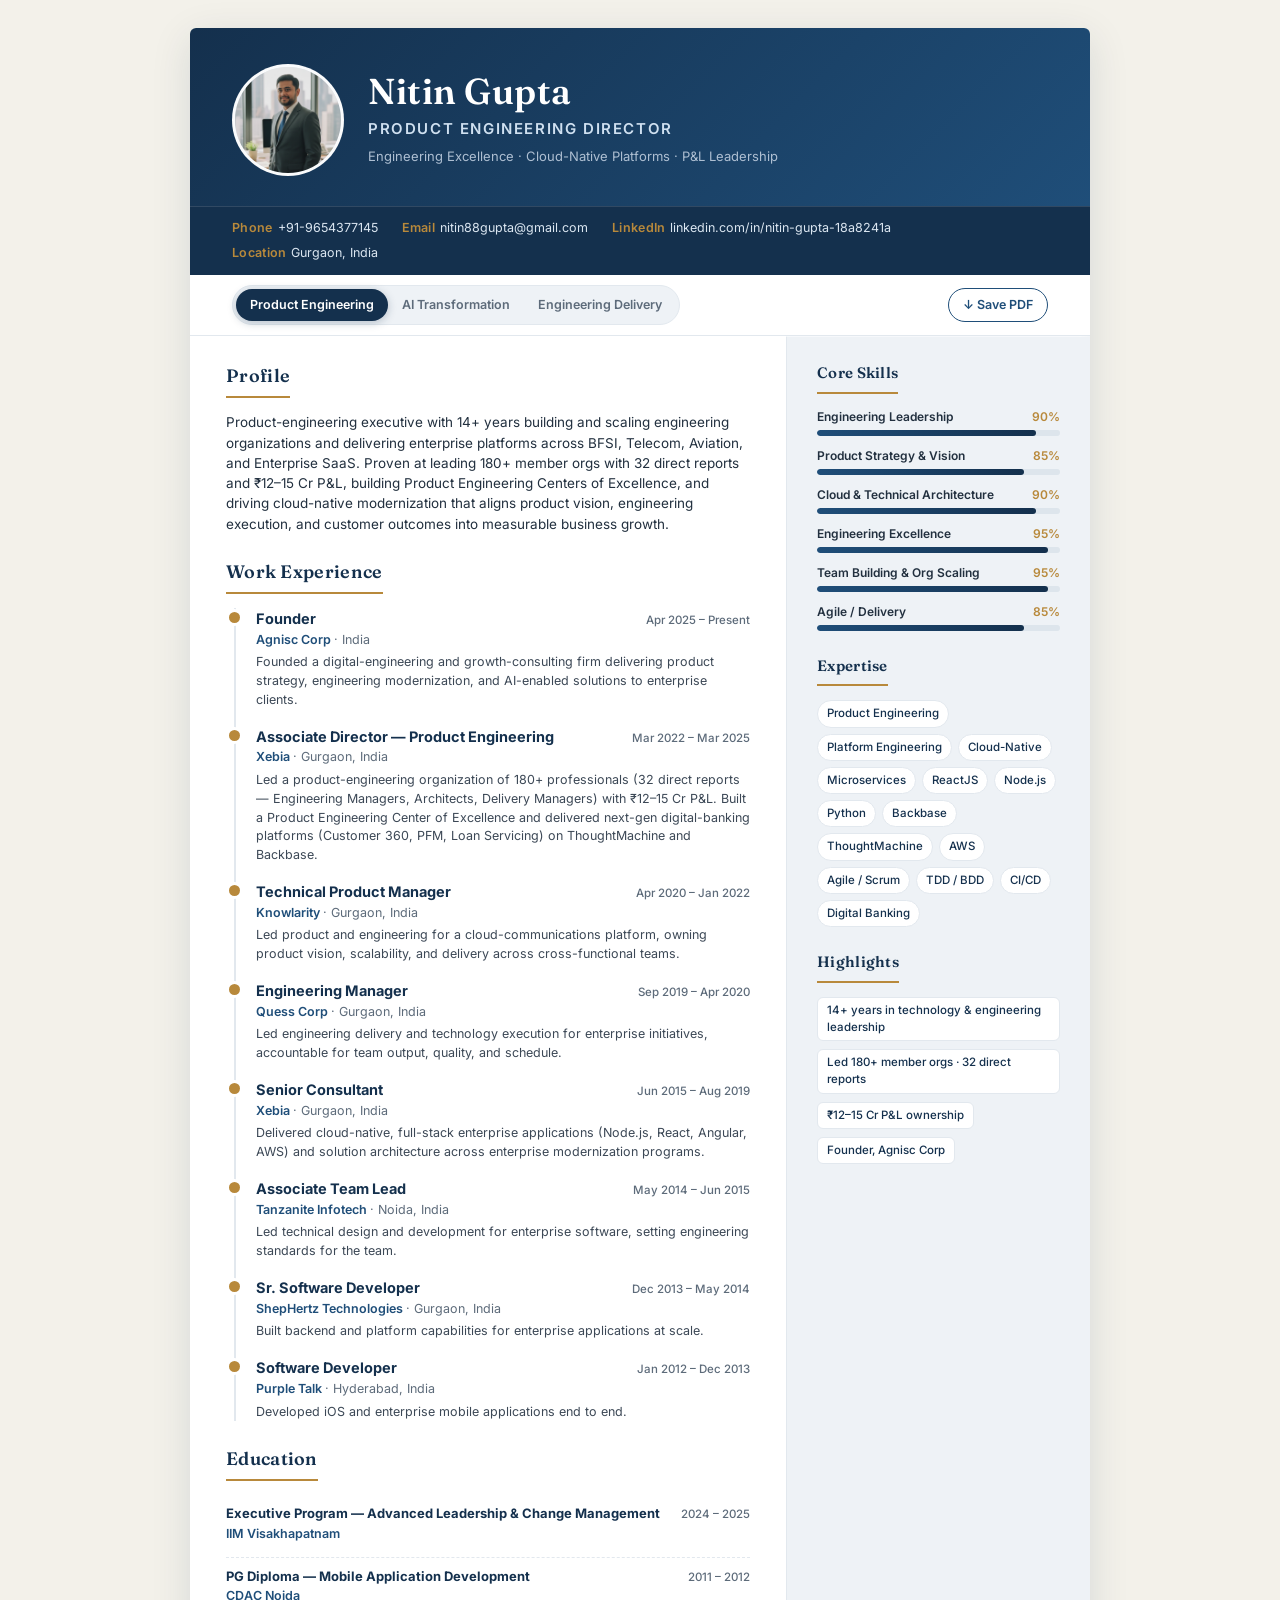
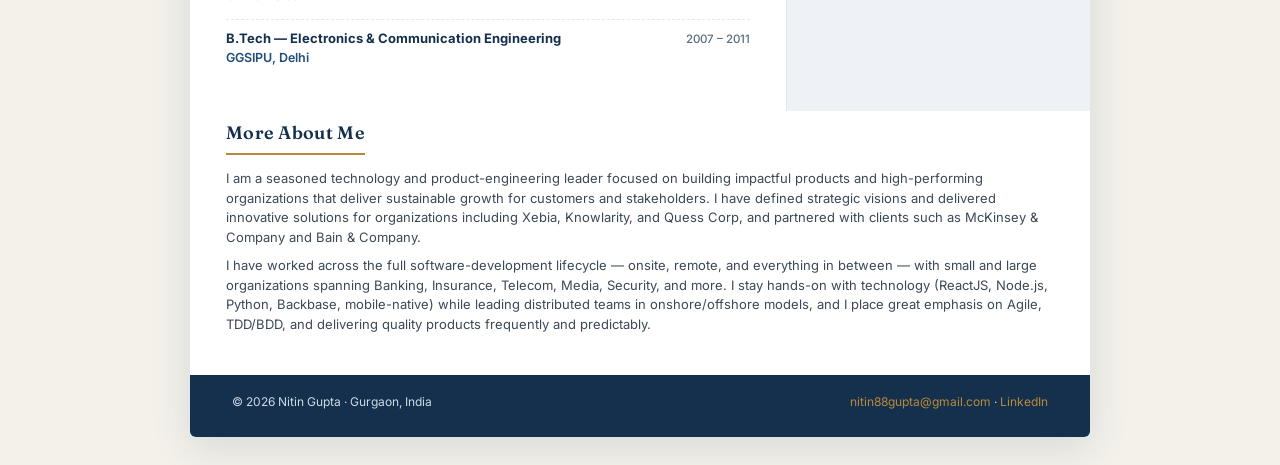
==== commit 2852a412: "img fix" ====
--- a/index.html
+++ b/index.html
@@ -1,341 +1,911 @@
 <!doctype html>
 <html lang="en">
-<head>
-<meta charset="utf-8">
-<meta name="viewport" content="width=device-width, initial-scale=1">
-<title>Nitin Gupta — Technology &amp; Engineering Leader</title>
-<meta name="description" content="Nitin Gupta — Product Engineering, AI Transformation, and Engineering Delivery leadership. 14+ years scaling engineering organizations across BFSI, Telecom, Aviation, and Enterprise SaaS.">
-<link rel="preconnect" href="https://fonts.googleapis.com">
-<link rel="preconnect" href="https://fonts.gstatic.com" crossorigin>
-<link href="https://fonts.googleapis.com/css2?family=Fraunces:opsz,wght@9..144,500;9..144,600&family=Inter:wght@400;500;600;700&display=swap" rel="stylesheet">
-<style>
-  :root{
-    --navy:#14304d; --navy-2:#1f4e79; --ink:#22303f; --muted:#5d6b7a;
-    --line:#e2e8ee; --bg:#f3f1ea; --card:#ffffff; --gold:#b8893b; --sand:#eef2f6;
-  }
-  *{box-sizing:border-box;margin:0;padding:0}
-  html{-webkit-print-color-adjust:exact;print-color-adjust:exact;scroll-behavior:smooth}
-  body{font-family:"Inter",system-ui,-apple-system,Segoe UI,Roboto,Arial,sans-serif;color:var(--ink);background:var(--bg);line-height:1.5;font-size:14px}
-  .page{max-width:900px;margin:28px auto;background:var(--card);box-shadow:0 10px 40px rgba(20,48,77,.12);border-radius:6px;overflow:hidden}
-
-  /* header */
-  .masthead{display:grid;grid-template-columns:112px 1fr;gap:24px;align-items:center;padding:36px 42px 30px;background:linear-gradient(135deg,var(--navy) 0%,var(--navy-2) 100%);color:#fff}
-  .masthead img{width:112px;height:112px;border-radius:50%;object-fit:cover;border:3px solid rgba(255,255,255,.85);background:#dfe6ee}
-  .mast-name{font-family:"Fraunces",Georgia,serif;font-weight:600;font-size:36px;letter-spacing:.5px;line-height:1.05}
-  .mast-role{font-weight:600;font-size:15px;color:#cfe0f0;margin-top:7px;text-transform:uppercase;letter-spacing:1.6px;transition:opacity .25s}
-  .mast-tag{font-size:13px;color:#aebfd2;margin-top:7px;transition:opacity .25s}
-
-  /* contact strip */
-  .contact{display:flex;flex-wrap:wrap;gap:6px 24px;padding:12px 42px;background:var(--navy);color:#dbe6f1;font-size:12.5px;border-top:1px solid rgba(255,255,255,.12)}
-  .contact a{color:#dbe6f1;text-decoration:none}
-  .contact a:hover{color:#fff}
-  .contact span b{color:var(--gold);font-weight:600;margin-right:5px;letter-spacing:.3px}
-
-  /* sticky role switcher */
-  .switcher{position:sticky;top:0;z-index:20;display:flex;align-items:center;justify-content:space-between;gap:12px;
-    padding:10px 42px;background:rgba(255,255,255,.96);backdrop-filter:blur(6px);border-bottom:1px solid var(--line)}
-  .seg{display:inline-flex;background:var(--sand);border:1px solid var(--line);border-radius:30px;padding:3px;flex-wrap:wrap}
-  .seg button{border:0;background:transparent;font:inherit;font-size:12.5px;font-weight:600;color:var(--muted);
-    padding:7px 14px;border-radius:24px;cursor:pointer;transition:all .2s;white-space:nowrap}
-  .seg button:hover{color:var(--navy)}
-  .seg button[aria-selected="true"]{background:var(--navy);color:#fff;box-shadow:0 2px 8px rgba(20,48,77,.25)}
-  .print-btn{border:1px solid var(--navy-2);background:#fff;color:var(--navy-2);font:inherit;font-size:12.5px;font-weight:600;
-    padding:7px 14px;border-radius:24px;cursor:pointer;display:inline-flex;align-items:center;gap:6px;transition:all .2s;white-space:nowrap}
-  .print-btn:hover{background:var(--navy-2);color:#fff}
-
-  /* body grid */
-  .grid{display:grid;grid-template-columns:1fr 304px;gap:0}
-  .main{padding:26px 36px 30px}
-  .side{padding:26px 30px 30px;background:var(--sand);border-left:1px solid var(--line)}
-
-  .sec-title{font-family:"Fraunces",Georgia,serif;font-weight:600;font-size:18px;color:var(--navy);letter-spacing:.3px;margin:0 0 14px;padding-bottom:7px;border-bottom:2px solid var(--gold);display:inline-block}
-  .side .sec-title{font-size:15px}
-  section + section{margin-top:24px}
-
-  .lead{font-size:13.5px;color:var(--ink);transition:opacity .25s}
-
-  /* timeline */
-  .timeline{position:relative;margin-left:8px;padding-left:20px;border-left:2px solid var(--line)}
-  .t-item{position:relative;padding-bottom:16px}
-  .t-item:last-child{padding-bottom:0}
-  .t-dot{position:absolute;left:-27px;top:4px;width:11px;height:11px;border-radius:50%;background:var(--gold);box-shadow:0 0 0 3px var(--card)}
-  .t-head{display:flex;justify-content:space-between;align-items:baseline;gap:12px}
-  .t-head h3{font-size:14.5px;font-weight:700;color:var(--navy)}
-  .t-date{font-size:11.5px;color:var(--muted);white-space:nowrap;font-weight:500}
-  .t-sub{font-size:12.5px;font-weight:600;color:var(--navy-2);margin:1px 0 4px}
-  .t-loc{color:var(--muted);font-weight:400}
-  .t-item p{font-size:12.5px;color:#3c4856;transition:opacity .25s}
-
-  .edu-item{padding:9px 0;border-bottom:1px dashed var(--line)}
-  .edu-item:last-child{border-bottom:none}
-  .edu-head{display:flex;justify-content:space-between;gap:10px;align-items:baseline}
-  .edu-head h3{font-size:13px;font-weight:700;color:var(--navy)}
-
-  /* skills */
-  .skill{margin-bottom:11px}
-  .skill-top{display:flex;justify-content:space-between;font-size:12px;font-weight:600;color:var(--ink);margin-bottom:4px}
-  .skill-pct{color:var(--gold)}
-  .bar{height:6px;background:#dde5ec;border-radius:6px;overflow:hidden}
-  .bar i{display:block;height:100%;width:0;background:linear-gradient(90deg,var(--navy-2),var(--navy));border-radius:6px;transition:width 1s cubic-bezier(.2,.7,.3,1)}
-
-  .tags{display:flex;flex-wrap:wrap;gap:6px}
-  .tag{font-size:11.5px;font-weight:500;color:var(--navy);background:#fff;border:1px solid var(--line);padding:4px 9px;border-radius:20px}
-  .hl .tag{border-radius:6px}
-
-  /* about */
-  .about{padding:8px 36px 32px}
-  .about p{font-size:13px;color:#3c4856;margin-bottom:9px}
-
-  footer{padding:18px 42px 26px;background:var(--navy);color:#cdd9e6;font-size:12px;display:flex;flex-wrap:wrap;justify-content:space-between;gap:8px}
-  footer a{color:var(--gold);text-decoration:none}
-
-  .fade{opacity:0}
-
-  @media (max-width:780px){
-    .grid{grid-template-columns:1fr}
-    .side{border-left:none;border-top:1px solid var(--line)}
-    .masthead{grid-template-columns:84px 1fr;padding:26px 22px}
-    .masthead img{width:84px;height:84px}
-    .contact,.switcher,.main,.side,.about,footer{padding-left:22px;padding-right:22px}
-    .mast-name{font-size:28px}
-    .switcher{flex-direction:column;align-items:stretch}
-  }
-  @media (prefers-reduced-motion:reduce){.bar i,.mast-role,.mast-tag,.lead,.t-item p{transition:none}}
-
-  @page{size:A4;margin:12mm}
-  @media print{
-    body{background:#fff;font-size:11.5px}
-    .page{box-shadow:none;margin:0;max-width:none;border-radius:0}
-    .switcher{display:none}
-    .grid{grid-template-columns:1fr 270px}
-    .bar i{transition:none}
-    a{color:inherit}
-  }
-</style>
-</head>
-<body>
-  <div class="page">
-    <header class="masthead">
-      <img src="img/img-profile.jpg" alt="Nitin Gupta">
-      <div>
-        <div class="mast-name">Nitin Gupta</div>
-        <div class="mast-role" id="role">Product Engineering Director</div>
-        <div class="mast-tag" id="tagline">Engineering Excellence · Cloud-Native Platforms · P&amp;L Leadership</div>
+  <head>
+    <meta charset="utf-8" />
+    <meta name="viewport" content="width=device-width, initial-scale=1" />
+    <title>Nitin Gupta — Technology &amp; Engineering Leader</title>
+    <meta
+      name="description"
+      content="Nitin Gupta — Product Engineering, AI Transformation, and Engineering Delivery leadership. 14+ years scaling engineering organizations across BFSI, Telecom, Aviation, and Enterprise SaaS."
+    />
+    <link rel="preconnect" href="https://fonts.googleapis.com" />
+    <link rel="preconnect" href="https://fonts.gstatic.com" crossorigin />
+    <link
+      href="https://fonts.googleapis.com/css2?family=Fraunces:opsz,wght@9..144,500;9..144,600&family=Inter:wght@400;500;600;700&display=swap"
+      rel="stylesheet"
+    />
+    <style>
+      :root {
+        --navy: #14304d;
+        --navy-2: #1f4e79;
+        --ink: #22303f;
+        --muted: #5d6b7a;
+        --line: #e2e8ee;
+        --bg: #f3f1ea;
+        --card: #ffffff;
+        --gold: #b8893b;
+        --sand: #eef2f6;
+      }
+      * {
+        box-sizing: border-box;
+        margin: 0;
+        padding: 0;
+      }
+      html {
+        -webkit-print-color-adjust: exact;
+        print-color-adjust: exact;
+        scroll-behavior: smooth;
+      }
+      body {
+        font-family:
+          "Inter",
+          system-ui,
+          -apple-system,
+          Segoe UI,
+          Roboto,
+          Arial,
+          sans-serif;
+        color: var(--ink);
+        background: var(--bg);
+        line-height: 1.5;
+        font-size: 14px;
+      }
+      .page {
+        max-width: 900px;
+        margin: 28px auto;
+        background: var(--card);
+        box-shadow: 0 10px 40px rgba(20, 48, 77, 0.12);
+        border-radius: 6px;
+        overflow: hidden;
+      }
+
+      /* header */
+      .masthead {
+        display: grid;
+        grid-template-columns: 112px 1fr;
+        gap: 24px;
+        align-items: center;
+        padding: 36px 42px 30px;
+        background: linear-gradient(135deg, var(--navy) 0%, var(--navy-2) 100%);
+        color: #fff;
+      }
+      .masthead img {
+        width: 112px;
+        height: 112px;
+        border-radius: 50%;
+        object-fit: cover;
+        border: 3px solid rgba(255, 255, 255, 0.85);
+        background: #dfe6ee;
+      }
+      .mast-name {
+        font-family: "Fraunces", Georgia, serif;
+        font-weight: 600;
+        font-size: 36px;
+        letter-spacing: 0.5px;
+        line-height: 1.05;
+      }
+      .mast-role {
+        font-weight: 600;
+        font-size: 15px;
+        color: #cfe0f0;
+        margin-top: 7px;
+        text-transform: uppercase;
+        letter-spacing: 1.6px;
+        transition: opacity 0.25s;
+      }
+      .mast-tag {
+        font-size: 13px;
+        color: #aebfd2;
+        margin-top: 7px;
+        transition: opacity 0.25s;
+      }
+
+      /* contact strip */
+      .contact {
+        display: flex;
+        flex-wrap: wrap;
+        gap: 6px 24px;
+        padding: 12px 42px;
+        background: var(--navy);
+        color: #dbe6f1;
+        font-size: 12.5px;
+        border-top: 1px solid rgba(255, 255, 255, 0.12);
+      }
+      .contact a {
+        color: #dbe6f1;
+        text-decoration: none;
+      }
+      .contact a:hover {
+        color: #fff;
+      }
+      .contact span b {
+        color: var(--gold);
+        font-weight: 600;
+        margin-right: 5px;
+        letter-spacing: 0.3px;
+      }
+
+      /* sticky role switcher */
+      .switcher {
+        position: sticky;
+        top: 0;
+        z-index: 20;
+        display: flex;
+        align-items: center;
+        justify-content: space-between;
+        gap: 12px;
+        padding: 10px 42px;
+        background: rgba(255, 255, 255, 0.96);
+        backdrop-filter: blur(6px);
+        border-bottom: 1px solid var(--line);
+      }
+      .seg {
+        display: inline-flex;
+        background: var(--sand);
+        border: 1px solid var(--line);
+        border-radius: 30px;
+        padding: 3px;
+        flex-wrap: wrap;
+      }
+      .seg button {
+        border: 0;
+        background: transparent;
+        font: inherit;
+        font-size: 12.5px;
+        font-weight: 600;
+        color: var(--muted);
+        padding: 7px 14px;
+        border-radius: 24px;
+        cursor: pointer;
+        transition: all 0.2s;
+        white-space: nowrap;
+      }
+      .seg button:hover {
+        color: var(--navy);
+      }
+      .seg button[aria-selected="true"] {
+        background: var(--navy);
+        color: #fff;
+        box-shadow: 0 2px 8px rgba(20, 48, 77, 0.25);
+      }
+      .print-btn {
+        border: 1px solid var(--navy-2);
+        background: #fff;
+        color: var(--navy-2);
+        font: inherit;
+        font-size: 12.5px;
+        font-weight: 600;
+        padding: 7px 14px;
+        border-radius: 24px;
+        cursor: pointer;
+        display: inline-flex;
+        align-items: center;
+        gap: 6px;
+        transition: all 0.2s;
+        white-space: nowrap;
+      }
+      .print-btn:hover {
+        background: var(--navy-2);
+        color: #fff;
+      }
+
+      /* body grid */
+      .grid {
+        display: grid;
+        grid-template-columns: 1fr 304px;
+        gap: 0;
+      }
+      .main {
+        padding: 26px 36px 30px;
+      }
+      .side {
+        padding: 26px 30px 30px;
+        background: var(--sand);
+        border-left: 1px solid var(--line);
+      }
+
+      .sec-title {
+        font-family: "Fraunces", Georgia, serif;
+        font-weight: 600;
+        font-size: 18px;
+        color: var(--navy);
+        letter-spacing: 0.3px;
+        margin: 0 0 14px;
+        padding-bottom: 7px;
+        border-bottom: 2px solid var(--gold);
+        display: inline-block;
+      }
+      .side .sec-title {
+        font-size: 15px;
+      }
+      section + section {
+        margin-top: 24px;
+      }
+
+      .lead {
+        font-size: 13.5px;
+        color: var(--ink);
+        transition: opacity 0.25s;
+      }
+
+      /* timeline */
+      .timeline {
+        position: relative;
+        margin-left: 8px;
+        padding-left: 20px;
+        border-left: 2px solid var(--line);
+      }
+      .t-item {
+        position: relative;
+        padding-bottom: 16px;
+      }
+      .t-item:last-child {
+        padding-bottom: 0;
+      }
+      .t-dot {
+        position: absolute;
+        left: -27px;
+        top: 4px;
+        width: 11px;
+        height: 11px;
+        border-radius: 50%;
+        background: var(--gold);
+        box-shadow: 0 0 0 3px var(--card);
+      }
+      .t-head {
+        display: flex;
+        justify-content: space-between;
+        align-items: baseline;
+        gap: 12px;
+      }
+      .t-head h3 {
+        font-size: 14.5px;
+        font-weight: 700;
+        color: var(--navy);
+      }
+      .t-date {
+        font-size: 11.5px;
+        color: var(--muted);
+        white-space: nowrap;
+        font-weight: 500;
+      }
+      .t-sub {
+        font-size: 12.5px;
+        font-weight: 600;
+        color: var(--navy-2);
+        margin: 1px 0 4px;
+      }
+      .t-loc {
+        color: var(--muted);
+        font-weight: 400;
+      }
+      .t-item p {
+        font-size: 12.5px;
+        color: #3c4856;
+        transition: opacity 0.25s;
+      }
+
+      .edu-item {
+        padding: 9px 0;
+        border-bottom: 1px dashed var(--line);
+      }
+      .edu-item:last-child {
+        border-bottom: none;
+      }
+      .edu-head {
+        display: flex;
+        justify-content: space-between;
+        gap: 10px;
+        align-items: baseline;
+      }
+      .edu-head h3 {
+        font-size: 13px;
+        font-weight: 700;
+        color: var(--navy);
+      }
+
+      /* skills */
+      .skill {
+        margin-bottom: 11px;
+      }
+      .skill-top {
+        display: flex;
+        justify-content: space-between;
+        font-size: 12px;
+        font-weight: 600;
+        color: var(--ink);
+        margin-bottom: 4px;
+      }
+      .skill-pct {
+        color: var(--gold);
+      }
+      .bar {
+        height: 6px;
+        background: #dde5ec;
+        border-radius: 6px;
+        overflow: hidden;
+      }
+      .bar i {
+        display: block;
+        height: 100%;
+        width: 0;
+        background: linear-gradient(90deg, var(--navy-2), var(--navy));
+        border-radius: 6px;
+        transition: width 1s cubic-bezier(0.2, 0.7, 0.3, 1);
+      }
+
+      .tags {
+        display: flex;
+        flex-wrap: wrap;
+        gap: 6px;
+      }
+      .tag {
+        font-size: 11.5px;
+        font-weight: 500;
+        color: var(--navy);
+        background: #fff;
+        border: 1px solid var(--line);
+        padding: 4px 9px;
+        border-radius: 20px;
+      }
+      .hl .tag {
+        border-radius: 6px;
+      }
+
+      /* about */
+      .about {
+        padding: 8px 36px 32px;
+      }
+      .about p {
+        font-size: 13px;
+        color: #3c4856;
+        margin-bottom: 9px;
+      }
+
+      footer {
+        padding: 18px 42px 26px;
+        background: var(--navy);
+        color: #cdd9e6;
+        font-size: 12px;
+        display: flex;
+        flex-wrap: wrap;
+        justify-content: space-between;
+        gap: 8px;
+      }
+      footer a {
+        color: var(--gold);
+        text-decoration: none;
+      }
+
+      .fade {
+        opacity: 0;
+      }
+
+      @media (max-width: 780px) {
+        .grid {
+          grid-template-columns: 1fr;
+        }
+        .side {
+          border-left: none;
+          border-top: 1px solid var(--line);
+        }
+        .masthead {
+          grid-template-columns: 84px 1fr;
+          padding: 26px 22px;
+        }
+        .masthead img {
+          width: 84px;
+          height: 84px;
+        }
+        .contact,
+        .switcher,
+        .main,
+        .side,
+        .about,
+        footer {
+          padding-left: 22px;
+          padding-right: 22px;
+        }
+        .mast-name {
+          font-size: 28px;
+        }
+        .switcher {
+          flex-direction: column;
+          align-items: stretch;
+        }
+      }
+      @media (prefers-reduced-motion: reduce) {
+        .bar i,
+        .mast-role,
+        .mast-tag,
+        .lead,
+        .t-item p {
+          transition: none;
+        }
+      }
+
+      @page {
+        size: A4;
+        margin: 12mm;
+      }
+      @media print {
+        body {
+          background: #fff;
+          font-size: 11.5px;
+        }
+        .page {
+          box-shadow: none;
+          margin: 0;
+          max-width: none;
+          border-radius: 0;
+        }
+        .switcher {
+          display: none;
+        }
+        .grid {
+          grid-template-columns: 1fr 270px;
+        }
+        .bar i {
+          transition: none;
+        }
+        a {
+          color: inherit;
+        }
+      }
+    </style>
+  </head>
+  <body>
+    <div class="page">
+      <header class="masthead">
+        <img src="img-profile.jpg" alt="Nitin Gupta" />
+        <div>
+          <div class="mast-name">Nitin Gupta</div>
+          <div class="mast-role" id="role">Product Engineering Director</div>
+          <div class="mast-tag" id="tagline">
+            Engineering Excellence · Cloud-Native Platforms · P&amp;L Leadership
+          </div>
+        </div>
+      </header>
+
+      <div class="contact">
+        <span><b>Phone</b><a href="tel:+91-9654377145">+91-9654377145</a></span>
+        <span
+          ><b>Email</b
+          ><a href="mailto:nitin88gupta@gmail.com"
+            >nitin88gupta@gmail.com</a
+          ></span
+        >
+        <span
+          ><b>LinkedIn</b
+          ><a
+            href="https://www.linkedin.com/in/nitin-gupta-18a8241a/"
+            target="_blank"
+            rel="noopener"
+            >linkedin.com/in/nitin-gupta-18a8241a</a
+          ></span
+        >
+        <span><b>Location</b>Gurgaon, India</span>
       </div>
-    </header>
-
-    <div class="contact">
-      <span><b>Phone</b><a href="tel:+91-9654377145">+91-9654377145</a></span>
-      <span><b>Email</b><a href="mailto:nitin88gupta@gmail.com">nitin88gupta@gmail.com</a></span>
-      <span><b>LinkedIn</b><a href="https://www.linkedin.com/in/nitin-gupta-18a8241a/" target="_blank" rel="noopener">linkedin.com/in/nitin-gupta-18a8241a</a></span>
-      <span><b>Location</b>Gurgaon, India</span>
+
+      <div class="switcher">
+        <div class="seg" role="tablist" aria-label="Choose a profile focus">
+          <button role="tab" data-key="product" aria-selected="true">
+            Product Engineering
+          </button>
+          <button role="tab" data-key="ai" aria-selected="false">
+            AI Transformation
+          </button>
+          <button role="tab" data-key="delivery" aria-selected="false">
+            Engineering Delivery
+          </button>
+        </div>
+        <button class="print-btn" id="printBtn" title="Print or save as PDF">
+          &#x2193; Save PDF
+        </button>
+      </div>
+
+      <div class="grid">
+        <div class="main">
+          <section>
+            <h2 class="sec-title">Profile</h2>
+            <p class="lead" id="summary"></p>
+          </section>
+
+          <section>
+            <h2 class="sec-title">Work Experience</h2>
+            <div class="timeline" id="timeline"></div>
+          </section>
+
+          <section>
+            <h2 class="sec-title">Education</h2>
+            <div id="education"></div>
+          </section>
+        </div>
+
+        <aside class="side">
+          <section>
+            <h2 class="sec-title">Core Skills</h2>
+            <div id="skills"></div>
+          </section>
+          <section>
+            <h2 class="sec-title">Expertise</h2>
+            <div class="tags" id="expertise"></div>
+          </section>
+          <section>
+            <h2 class="sec-title">Highlights</h2>
+            <div
+              class="tags hl"
+              style="flex-direction: column; align-items: flex-start; gap: 8px"
+            >
+              <span class="tag"
+                >14+ years in technology &amp; engineering leadership</span
+              >
+              <span class="tag">Led 180+ member orgs · 32 direct reports</span>
+              <span class="tag">₹12–15 Cr P&amp;L ownership</span>
+              <span class="tag">Founder, Agnisc Corp</span>
+            </div>
+          </section>
+        </aside>
+      </div>
+
+      <div class="about">
+        <h2 class="sec-title">More About Me</h2>
+        <p>
+          I am a seasoned technology and product-engineering leader focused on
+          building impactful products and high-performing organizations that
+          deliver sustainable growth for customers and stakeholders. I have
+          defined strategic visions and delivered innovative solutions for
+          organizations including Xebia, Knowlarity, and Quess Corp, and
+          partnered with clients such as McKinsey &amp; Company and Bain &amp;
+          Company.
+        </p>
+        <p>
+          I have worked across the full software-development lifecycle — onsite,
+          remote, and everything in between — with small and large organizations
+          spanning Banking, Insurance, Telecom, Media, Security, and more. I
+          stay hands-on with technology (ReactJS, Node.js, Python, Backbase,
+          mobile-native) while leading distributed teams in onshore/offshore
+          models, and I place great emphasis on Agile, TDD/BDD, and delivering
+          quality products frequently and predictably.
+        </p>
+      </div>
+
+      <footer>
+        <span>© <span id="yr"></span> Nitin Gupta · Gurgaon, India</span>
+        <span
+          ><a href="mailto:nitin88gupta@gmail.com">nitin88gupta@gmail.com</a> ·
+          <a
+            href="https://www.linkedin.com/in/nitin-gupta-18a8241a/"
+            target="_blank"
+            rel="noopener"
+            >LinkedIn</a
+          ></span
+        >
+      </footer>
     </div>
 
-    <div class="switcher">
-      <div class="seg" role="tablist" aria-label="Choose a profile focus">
-        <button role="tab" data-key="product" aria-selected="true">Product Engineering</button>
-        <button role="tab" data-key="ai" aria-selected="false">AI Transformation</button>
-        <button role="tab" data-key="delivery" aria-selected="false">Engineering Delivery</button>
-      </div>
-      <button class="print-btn" id="printBtn" title="Print or save as PDF">&#x2193; Save PDF</button>
-    </div>
-
-    <div class="grid">
-      <div class="main">
-        <section>
-          <h2 class="sec-title">Profile</h2>
-          <p class="lead" id="summary"></p>
-        </section>
-
-        <section>
-          <h2 class="sec-title">Work Experience</h2>
-          <div class="timeline" id="timeline"></div>
-        </section>
-
-        <section>
-          <h2 class="sec-title">Education</h2>
-          <div id="education"></div>
-        </section>
-      </div>
-
-      <aside class="side">
-        <section>
-          <h2 class="sec-title">Core Skills</h2>
-          <div id="skills"></div>
-        </section>
-        <section>
-          <h2 class="sec-title">Expertise</h2>
-          <div class="tags" id="expertise"></div>
-        </section>
-        <section>
-          <h2 class="sec-title">Highlights</h2>
-          <div class="tags hl" style="flex-direction:column;align-items:flex-start;gap:8px">
-            <span class="tag">14+ years in technology &amp; engineering leadership</span>
-            <span class="tag">Led 180+ member orgs · 32 direct reports</span>
-            <span class="tag">₹12–15 Cr P&amp;L ownership</span>
-            <span class="tag">Founder, Agnisc Corp</span>
-          </div>
-        </section>
-      </aside>
-    </div>
-
-    <div class="about">
-      <h2 class="sec-title">More About Me</h2>
-      <p>I am a seasoned technology and product-engineering leader focused on building impactful products and high-performing organizations that deliver sustainable growth for customers and stakeholders. I have defined strategic visions and delivered innovative solutions for organizations including Xebia, Knowlarity, and Quess Corp, and partnered with clients such as McKinsey &amp; Company and Bain &amp; Company.</p>
-      <p>I have worked across the full software-development lifecycle — onsite, remote, and everything in between — with small and large organizations spanning Banking, Insurance, Telecom, Media, Security, and more. I stay hands-on with technology (ReactJS, Node.js, Python, Backbase, mobile-native) while leading distributed teams in onshore/offshore models, and I place great emphasis on Agile, TDD/BDD, and delivering quality products frequently and predictably.</p>
-    </div>
-
-    <footer>
-      <span>© <span id="yr"></span> Nitin Gupta · Gurgaon, India</span>
-      <span><a href="mailto:nitin88gupta@gmail.com">nitin88gupta@gmail.com</a> · <a href="https://www.linkedin.com/in/nitin-gupta-18a8241a/" target="_blank" rel="noopener">LinkedIn</a></span>
-    </footer>
-  </div>
-
-<script>
-/* ---------- shared data ---------- */
-const EXPERIENCE = [
-  { id:"founder", title:"Founder", company:"Agnisc Corp", loc:"India", date:"Apr 2025 – Present" },
-  { id:"xebiaAD", title:"Associate Director — Product Engineering", company:"Xebia", loc:"Gurgaon, India", date:"Mar 2022 – Mar 2025" },
-  { id:"knowlarity", title:"Technical Product Manager", company:"Knowlarity", loc:"Gurgaon, India", date:"Apr 2020 – Jan 2022" },
-  { id:"quess", title:"Engineering Manager", company:"Quess Corp", loc:"Gurgaon, India", date:"Sep 2019 – Apr 2020",
-    desc:"Led engineering delivery and technology execution for enterprise initiatives, accountable for team output, quality, and schedule." },
-  { id:"xebiaSC", title:"Senior Consultant", company:"Xebia", loc:"Gurgaon, India", date:"Jun 2015 – Aug 2019",
-    desc:"Delivered cloud-native, full-stack enterprise applications (Node.js, React, Angular, AWS) and solution architecture across enterprise modernization programs." },
-  { id:"tanzanite", title:"Associate Team Lead", company:"Tanzanite Infotech", loc:"Noida, India", date:"May 2014 – Jun 2015",
-    desc:"Led technical design and development for enterprise software, setting engineering standards for the team." },
-  { id:"shephertz", title:"Sr. Software Developer", company:"ShepHertz Technologies", loc:"Gurgaon, India", date:"Dec 2013 – May 2014",
-    desc:"Built backend and platform capabilities for enterprise applications at scale." },
-  { id:"purpletalk", title:"Software Developer", company:"Purple Talk", loc:"Hyderabad, India", date:"Jan 2012 – Dec 2013",
-    desc:"Developed iOS and enterprise mobile applications end to end." }
-];
-
-const EDUCATION = [
-  { deg:"Executive Program — Advanced Leadership & Change Management", school:"IIM Visakhapatnam", date:"2024 – 2025" },
-  { deg:"PG Diploma — Mobile Application Development", school:"CDAC Noida", date:"2011 – 2012" },
-  { deg:"B.Tech — Electronics & Communication Engineering", school:"GGSIPU, Delhi", date:"2007 – 2011" }
-];
-
-const ROLES = {
-  product:{
-    role:"Product Engineering Director",
-    tagline:"Engineering Excellence · Cloud-Native Platforms · P&L Leadership",
-    summary:"Product-engineering executive with 14+ years building and scaling engineering organizations and delivering enterprise platforms across BFSI, Telecom, Aviation, and Enterprise SaaS. Proven at leading 180+ member orgs with 32 direct reports and ₹12–15 Cr P&L, building Product Engineering Centers of Excellence, and driving cloud-native modernization that aligns product vision, engineering execution, and customer outcomes into measurable business growth.",
-    desc:{
-      founder:"Founded a digital-engineering and growth-consulting firm delivering product strategy, engineering modernization, and AI-enabled solutions to enterprise clients.",
-      xebiaAD:"Led a product-engineering organization of 180+ professionals (32 direct reports — Engineering Managers, Architects, Delivery Managers) with ₹12–15 Cr P&L. Built a Product Engineering Center of Excellence and delivered next-gen digital-banking platforms (Customer 360, PFM, Loan Servicing) on ThoughtMachine and Backbase.",
-      knowlarity:"Led product and engineering for a cloud-communications platform, owning product vision, scalability, and delivery across cross-functional teams."
-    },
-    skills:[["Engineering Leadership",90],["Product Strategy & Vision",85],["Cloud & Technical Architecture",90],["Engineering Excellence",95],["Team Building & Org Scaling",95],["Agile / Delivery",85]],
-    expertise:["Product Engineering","Platform Engineering","Cloud-Native","Microservices","ReactJS","Node.js","Python","Backbase","ThoughtMachine","AWS","Agile / Scrum","TDD / BDD","CI/CD","Digital Banking"]
-  },
-  ai:{
-    role:"AI Transformation Leader",
-    tagline:"Generative & Agentic AI · Enterprise AI Strategy · Engineering Executive",
-    summary:"Technology executive with 14+ years leading enterprise transformation, now focused on driving Generative and Agentic AI adoption across BFSI and enterprise domains. Pairs deep product-engineering leadership — 180+ member orgs, 32 direct reports, ₹12–15 Cr P&L — with hands-on delivery of AI-enabled banking solutions, intelligent categorization, and recommendation engines. Builds AI strategy, adoption roadmaps, governance, and intelligent automation that tie emerging technology to business value.",
-    desc:{
-      founder:"Founded a consultancy advising enterprises on AI transformation, GenAI implementation, and intelligent-automation strategy — from roadmap to governed, production-grade delivery.",
-      xebiaAD:"Delivered AI-enabled banking experiences — AI-powered transaction categorization and intelligent recommendation engines — while leading a 180+ member org with ₹12–15 Cr P&L. Shaped modernization and automation strategy for enterprise clients across BFSI.",
-      knowlarity:"Drove data-driven product capabilities and automation on a cloud-communications platform, improving reliability and customer experience."
-    },
-    skills:[["AI / GenAI Strategy",85],["Enterprise AI Adoption",80],["Engineering Leadership",90],["Cloud & Architecture",90],["Intelligent Automation",80],["Change Management",85]],
-    expertise:["Generative AI","Agentic AI","LLM Applications","AI Governance","Intelligent Automation","Enterprise AI Adoption","Python","Cloud-Native","Microservices","Backbase","ThoughtMachine","AWS","Digital Banking","Change Management"]
-  },
-  delivery:{
-    role:"Engineering Delivery Director",
-    tagline:"Global Distributed Delivery · Portfolio & Program Leadership · P&L",
-    summary:"Engineering delivery executive with 14+ years managing distributed teams, enterprise portfolios, and complex transformation programs across BFSI, Telecom, Aviation, and Enterprise SaaS. Led 180+ member organizations with 32 direct reports and ₹12–15 Cr P&L, accountable for delivery excellence, operational governance, customer success, and profitability — well suited to global and remote-first operating models.",
-    desc:{
-      founder:"Founded a digital-engineering consultancy delivering modernization and transformation programs with outcome-based delivery models.",
-      xebiaAD:"Owned an enterprise engineering portfolio with ₹12–15 Cr P&L and a 180+ member, geographically distributed organization (32 direct reports). Established delivery-governance and CoE frameworks driving predictable, high-quality outcomes across concurrent banking programs.",
-      knowlarity:"Managed end-to-end delivery for a cloud-communications platform — scope, quality, and timelines across cross-functional engineering teams."
-    },
-    skills:[["Delivery & Program Mgmt",90],["Distributed Team Leadership",95],["P&L / Portfolio",85],["Engineering Excellence",90],["Stakeholder Management",90],["Agile / DevOps",85]],
-    expertise:["Engineering Delivery","Portfolio Management","Program Management","Global Delivery","Operational Excellence","Distributed Teams","Cloud-Native","Microservices","Node.js","ReactJS","AWS","Agile / Scrum","CI/CD","BFSI"]
-  }
-};
-
-/* ---------- render helpers ---------- */
-const $ = s => document.querySelector(s);
-const esc = s => s.replace(/&/g,"&amp;").replace(/</g,"&lt;").replace(/>/g,"&gt;");
-
-function renderStatic(){
-  $("#timeline").innerHTML = EXPERIENCE.map(e => `
+    <script>
+      /* ---------- shared data ---------- */
+      const EXPERIENCE = [
+        {
+          id: "founder",
+          title: "Founder",
+          company: "Agnisc Corp",
+          loc: "India",
+          date: "Apr 2025 – Present",
+        },
+        {
+          id: "xebiaAD",
+          title: "Associate Director — Product Engineering",
+          company: "Xebia",
+          loc: "Gurgaon, India",
+          date: "Mar 2022 – Mar 2025",
+        },
+        {
+          id: "knowlarity",
+          title: "Technical Product Manager",
+          company: "Knowlarity",
+          loc: "Gurgaon, India",
+          date: "Apr 2020 – Jan 2022",
+        },
+        {
+          id: "quess",
+          title: "Engineering Manager",
+          company: "Quess Corp",
+          loc: "Gurgaon, India",
+          date: "Sep 2019 – Apr 2020",
+          desc: "Led engineering delivery and technology execution for enterprise initiatives, accountable for team output, quality, and schedule.",
+        },
+        {
+          id: "xebiaSC",
+          title: "Senior Consultant",
+          company: "Xebia",
+          loc: "Gurgaon, India",
+          date: "Jun 2015 – Aug 2019",
+          desc: "Delivered cloud-native, full-stack enterprise applications (Node.js, React, Angular, AWS) and solution architecture across enterprise modernization programs.",
+        },
+        {
+          id: "tanzanite",
+          title: "Associate Team Lead",
+          company: "Tanzanite Infotech",
+          loc: "Noida, India",
+          date: "May 2014 – Jun 2015",
+          desc: "Led technical design and development for enterprise software, setting engineering standards for the team.",
+        },
+        {
+          id: "shephertz",
+          title: "Sr. Software Developer",
+          company: "ShepHertz Technologies",
+          loc: "Gurgaon, India",
+          date: "Dec 2013 – May 2014",
+          desc: "Built backend and platform capabilities for enterprise applications at scale.",
+        },
+        {
+          id: "purpletalk",
+          title: "Software Developer",
+          company: "Purple Talk",
+          loc: "Hyderabad, India",
+          date: "Jan 2012 – Dec 2013",
+          desc: "Developed iOS and enterprise mobile applications end to end.",
+        },
+      ];
+
+      const EDUCATION = [
+        {
+          deg: "Executive Program — Advanced Leadership & Change Management",
+          school: "IIM Visakhapatnam",
+          date: "2024 – 2025",
+        },
+        {
+          deg: "PG Diploma — Mobile Application Development",
+          school: "CDAC Noida",
+          date: "2011 – 2012",
+        },
+        {
+          deg: "B.Tech — Electronics & Communication Engineering",
+          school: "GGSIPU, Delhi",
+          date: "2007 – 2011",
+        },
+      ];
+
+      const ROLES = {
+        product: {
+          role: "Product Engineering Director",
+          tagline:
+            "Engineering Excellence · Cloud-Native Platforms · P&L Leadership",
+          summary:
+            "Product-engineering executive with 14+ years building and scaling engineering organizations and delivering enterprise platforms across BFSI, Telecom, Aviation, and Enterprise SaaS. Proven at leading 180+ member orgs with 32 direct reports and ₹12–15 Cr P&L, building Product Engineering Centers of Excellence, and driving cloud-native modernization that aligns product vision, engineering execution, and customer outcomes into measurable business growth.",
+          desc: {
+            founder:
+              "Founded a digital-engineering and growth-consulting firm delivering product strategy, engineering modernization, and AI-enabled solutions to enterprise clients.",
+            xebiaAD:
+              "Led a product-engineering organization of 180+ professionals (32 direct reports — Engineering Managers, Architects, Delivery Managers) with ₹12–15 Cr P&L. Built a Product Engineering Center of Excellence and delivered next-gen digital-banking platforms (Customer 360, PFM, Loan Servicing) on ThoughtMachine and Backbase.",
+            knowlarity:
+              "Led product and engineering for a cloud-communications platform, owning product vision, scalability, and delivery across cross-functional teams.",
+          },
+          skills: [
+            ["Engineering Leadership", 90],
+            ["Product Strategy & Vision", 85],
+            ["Cloud & Technical Architecture", 90],
+            ["Engineering Excellence", 95],
+            ["Team Building & Org Scaling", 95],
+            ["Agile / Delivery", 85],
+          ],
+          expertise: [
+            "Product Engineering",
+            "Platform Engineering",
+            "Cloud-Native",
+            "Microservices",
+            "ReactJS",
+            "Node.js",
+            "Python",
+            "Backbase",
+            "ThoughtMachine",
+            "AWS",
+            "Agile / Scrum",
+            "TDD / BDD",
+            "CI/CD",
+            "Digital Banking",
+          ],
+        },
+        ai: {
+          role: "AI Transformation Leader",
+          tagline:
+            "Generative & Agentic AI · Enterprise AI Strategy · Engineering Executive",
+          summary:
+            "Technology executive with 14+ years leading enterprise transformation, now focused on driving Generative and Agentic AI adoption across BFSI and enterprise domains. Pairs deep product-engineering leadership — 180+ member orgs, 32 direct reports, ₹12–15 Cr P&L — with hands-on delivery of AI-enabled banking solutions, intelligent categorization, and recommendation engines. Builds AI strategy, adoption roadmaps, governance, and intelligent automation that tie emerging technology to business value.",
+          desc: {
+            founder:
+              "Founded a consultancy advising enterprises on AI transformation, GenAI implementation, and intelligent-automation strategy — from roadmap to governed, production-grade delivery.",
+            xebiaAD:
+              "Delivered AI-enabled banking experiences — AI-powered transaction categorization and intelligent recommendation engines — while leading a 180+ member org with ₹12–15 Cr P&L. Shaped modernization and automation strategy for enterprise clients across BFSI.",
+            knowlarity:
+              "Drove data-driven product capabilities and automation on a cloud-communications platform, improving reliability and customer experience.",
+          },
+          skills: [
+            ["AI / GenAI Strategy", 85],
+            ["Enterprise AI Adoption", 80],
+            ["Engineering Leadership", 90],
+            ["Cloud & Architecture", 90],
+            ["Intelligent Automation", 80],
+            ["Change Management", 85],
+          ],
+          expertise: [
+            "Generative AI",
+            "Agentic AI",
+            "LLM Applications",
+            "AI Governance",
+            "Intelligent Automation",
+            "Enterprise AI Adoption",
+            "Python",
+            "Cloud-Native",
+            "Microservices",
+            "Backbase",
+            "ThoughtMachine",
+            "AWS",
+            "Digital Banking",
+            "Change Management",
+          ],
+        },
+        delivery: {
+          role: "Engineering Delivery Director",
+          tagline:
+            "Global Distributed Delivery · Portfolio & Program Leadership · P&L",
+          summary:
+            "Engineering delivery executive with 14+ years managing distributed teams, enterprise portfolios, and complex transformation programs across BFSI, Telecom, Aviation, and Enterprise SaaS. Led 180+ member organizations with 32 direct reports and ₹12–15 Cr P&L, accountable for delivery excellence, operational governance, customer success, and profitability — well suited to global and remote-first operating models.",
+          desc: {
+            founder:
+              "Founded a digital-engineering consultancy delivering modernization and transformation programs with outcome-based delivery models.",
+            xebiaAD:
+              "Owned an enterprise engineering portfolio with ₹12–15 Cr P&L and a 180+ member, geographically distributed organization (32 direct reports). Established delivery-governance and CoE frameworks driving predictable, high-quality outcomes across concurrent banking programs.",
+            knowlarity:
+              "Managed end-to-end delivery for a cloud-communications platform — scope, quality, and timelines across cross-functional engineering teams.",
+          },
+          skills: [
+            ["Delivery & Program Mgmt", 90],
+            ["Distributed Team Leadership", 95],
+            ["P&L / Portfolio", 85],
+            ["Engineering Excellence", 90],
+            ["Stakeholder Management", 90],
+            ["Agile / DevOps", 85],
+          ],
+          expertise: [
+            "Engineering Delivery",
+            "Portfolio Management",
+            "Program Management",
+            "Global Delivery",
+            "Operational Excellence",
+            "Distributed Teams",
+            "Cloud-Native",
+            "Microservices",
+            "Node.js",
+            "ReactJS",
+            "AWS",
+            "Agile / Scrum",
+            "CI/CD",
+            "BFSI",
+          ],
+        },
+      };
+
+      /* ---------- render helpers ---------- */
+      const $ = (s) => document.querySelector(s);
+      const esc = (s) =>
+        s.replace(/&/g, "&amp;").replace(/</g, "&lt;").replace(/>/g, "&gt;");
+
+      function renderStatic() {
+        $("#timeline").innerHTML = EXPERIENCE.map(
+          (e) => `
     <div class="t-item" data-id="${e.id}">
       <div class="t-dot"></div>
       <div class="t-head"><h3>${esc(e.title)}</h3><span class="t-date">${esc(e.date)}</span></div>
       <div class="t-sub">${esc(e.company)} <span class="t-loc">· ${esc(e.loc)}</span></div>
       <p>${esc(e.desc || "")}</p>
-    </div>`).join("");
-  $("#education").innerHTML = EDUCATION.map(e => `
+    </div>`,
+        ).join("");
+        $("#education").innerHTML = EDUCATION.map(
+          (e) => `
     <div class="edu-item">
       <div class="edu-head"><h3>${esc(e.deg)}</h3><span class="t-date">${esc(e.date)}</span></div>
       <div class="t-sub">${esc(e.school)}</div>
-    </div>`).join("");
-  $("#yr").textContent = new Date().getFullYear();
-}
-
-function applyRole(key, animate=true){
-  const v = ROLES[key]; if(!v) return;
-  const reduce = window.matchMedia("(prefers-reduced-motion:reduce)").matches;
-
-  const swap = () => {
-    document.title = "Nitin Gupta — " + v.role;
-    $("#role").textContent = v.role;
-    $("#tagline").innerHTML = esc(v.tagline);
-    $("#summary").textContent = v.summary;
-
-    // per-role experience descriptions
-    EXPERIENCE.forEach(e => {
-      if(v.desc[e.id]){
-        const p = document.querySelector(`.t-item[data-id="${e.id}"] p`);
-        if(p) p.textContent = v.desc[e.id];
-      }
-    });
-
-    // skills
-    $("#skills").innerHTML = v.skills.map(([n,p]) => `
+    </div>`,
+        ).join("");
+        $("#yr").textContent = new Date().getFullYear();
+      }
+
+      function applyRole(key, animate = true) {
+        const v = ROLES[key];
+        if (!v) return;
+        const reduce = window.matchMedia(
+          "(prefers-reduced-motion:reduce)",
+        ).matches;
+
+        const swap = () => {
+          document.title = "Nitin Gupta — " + v.role;
+          $("#role").textContent = v.role;
+          $("#tagline").innerHTML = esc(v.tagline);
+          $("#summary").textContent = v.summary;
+
+          // per-role experience descriptions
+          EXPERIENCE.forEach((e) => {
+            if (v.desc[e.id]) {
+              const p = document.querySelector(`.t-item[data-id="${e.id}"] p`);
+              if (p) p.textContent = v.desc[e.id];
+            }
+          });
+
+          // skills
+          $("#skills").innerHTML = v.skills
+            .map(
+              ([n, p]) => `
       <div class="skill">
         <div class="skill-top"><span>${esc(n)}</span><span class="skill-pct">${p}%</span></div>
         <div class="bar"><i data-w="${p}%"></i></div>
-      </div>`).join("");
-    // expertise
-    $("#expertise").innerHTML = v.expertise.map(t => `<span class="tag">${esc(t)}</span>`).join("");
-
-    // animate bars
-    requestAnimationFrame(() => {
-      document.querySelectorAll(".bar i").forEach(b => { b.style.width = reduce ? b.dataset.w : "0"; });
-      if(!reduce) requestAnimationFrame(() => requestAnimationFrame(() =>
-        document.querySelectorAll(".bar i").forEach(b => b.style.width = b.dataset.w)));
-    });
-
-    // active tab + hash
-    document.querySelectorAll(".seg button").forEach(b =>
-      b.setAttribute("aria-selected", String(b.dataset.key === key)));
-    if(history.replaceState) history.replaceState(null,"", key==="product" ? "#" : "#"+key);
-
-    document.querySelectorAll(".fade").forEach(el => el.classList.remove("fade"));
-  };
-
-  if(animate && !reduce){
-    ["#role","#tagline","#summary"].forEach(s => $(s).classList.add("fade"));
-    document.querySelectorAll('.t-item[data-id="founder"] p, .t-item[data-id="xebiaAD"] p, .t-item[data-id="knowlarity"] p')
-      .forEach(el => el.classList.add("fade"));
-    setTimeout(swap, 180);
-  } else swap();
-}
-
-/* ---------- init ---------- */
-renderStatic();
-const fromHash = (location.hash || "").replace("#","");
-applyRole(ROLES[fromHash] ? fromHash : "product", false);
-
-document.querySelectorAll(".seg button").forEach(b =>
-  b.addEventListener("click", () => applyRole(b.dataset.key)));
-window.addEventListener("hashchange", () => {
-  const k = (location.hash||"").replace("#","");
-  if(ROLES[k]) applyRole(k);
-});
-$("#printBtn").addEventListener("click", () => window.print());
-</script>
-</body>
+      </div>`,
+            )
+            .join("");
+          // expertise
+          $("#expertise").innerHTML = v.expertise
+            .map((t) => `<span class="tag">${esc(t)}</span>`)
+            .join("");
+
+          // animate bars
+          requestAnimationFrame(() => {
+            document.querySelectorAll(".bar i").forEach((b) => {
+              b.style.width = reduce ? b.dataset.w : "0";
+            });
+            if (!reduce)
+              requestAnimationFrame(() =>
+                requestAnimationFrame(() =>
+                  document
+                    .querySelectorAll(".bar i")
+                    .forEach((b) => (b.style.width = b.dataset.w)),
+                ),
+              );
+          });
+
+          // active tab + hash
+          document
+            .querySelectorAll(".seg button")
+            .forEach((b) =>
+              b.setAttribute("aria-selected", String(b.dataset.key === key)),
+            );
+          if (history.replaceState)
+            history.replaceState(null, "", key === "product" ? "#" : "#" + key);
+
+          document
+            .querySelectorAll(".fade")
+            .forEach((el) => el.classList.remove("fade"));
+        };
+
+        if (animate && !reduce) {
+          ["#role", "#tagline", "#summary"].forEach((s) =>
+            $(s).classList.add("fade"),
+          );
+          document
+            .querySelectorAll(
+              '.t-item[data-id="founder"] p, .t-item[data-id="xebiaAD"] p, .t-item[data-id="knowlarity"] p',
+            )
+            .forEach((el) => el.classList.add("fade"));
+          setTimeout(swap, 180);
+        } else swap();
+      }
+
+      /* ---------- init ---------- */
+      renderStatic();
+      const fromHash = (location.hash || "").replace("#", "");
+      applyRole(ROLES[fromHash] ? fromHash : "product", false);
+
+      document
+        .querySelectorAll(".seg button")
+        .forEach((b) =>
+          b.addEventListener("click", () => applyRole(b.dataset.key)),
+        );
+      window.addEventListener("hashchange", () => {
+        const k = (location.hash || "").replace("#", "");
+        if (ROLES[k]) applyRole(k);
+      });
+      $("#printBtn").addEventListener("click", () => window.print());
+    </script>
+  </body>
 </html>
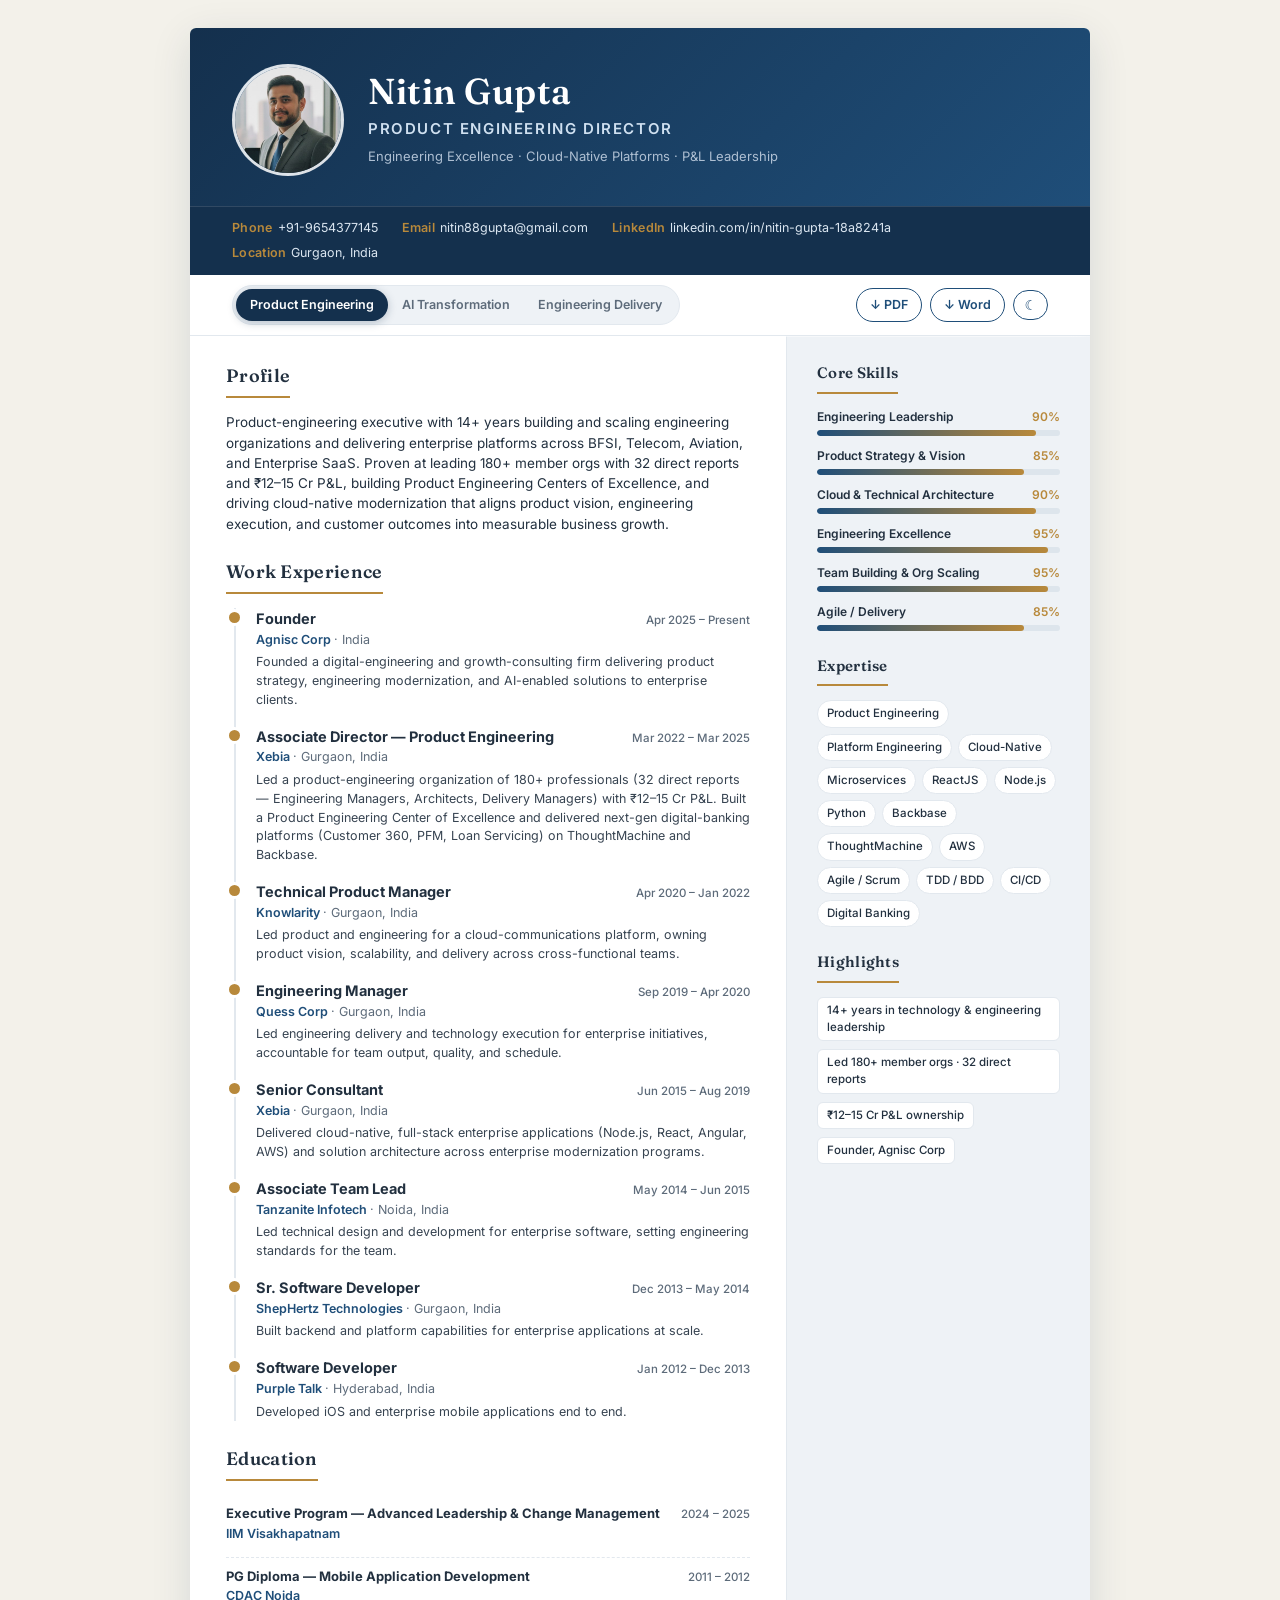
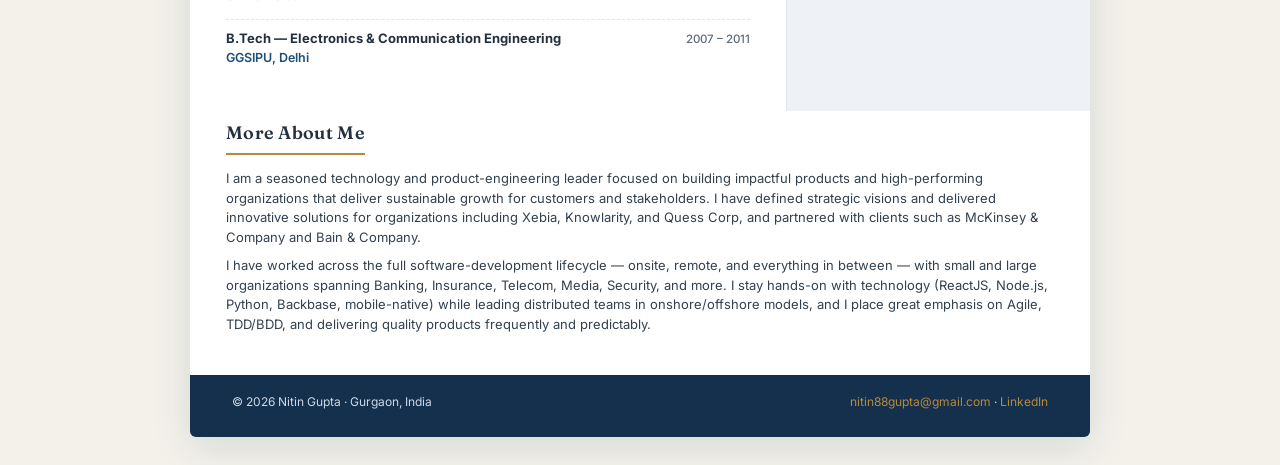
==== commit fd79224d: "Downloadable version with theme" ====
--- a/index.html
+++ b/index.html
@@ -1,911 +1,343 @@
 <!doctype html>
-<html lang="en">
-  <head>
-    <meta charset="utf-8" />
-    <meta name="viewport" content="width=device-width, initial-scale=1" />
-    <title>Nitin Gupta — Technology &amp; Engineering Leader</title>
-    <meta
-      name="description"
-      content="Nitin Gupta — Product Engineering, AI Transformation, and Engineering Delivery leadership. 14+ years scaling engineering organizations across BFSI, Telecom, Aviation, and Enterprise SaaS."
-    />
-    <link rel="preconnect" href="https://fonts.googleapis.com" />
-    <link rel="preconnect" href="https://fonts.gstatic.com" crossorigin />
-    <link
-      href="https://fonts.googleapis.com/css2?family=Fraunces:opsz,wght@9..144,500;9..144,600&family=Inter:wght@400;500;600;700&display=swap"
-      rel="stylesheet"
-    />
-    <style>
-      :root {
-        --navy: #14304d;
-        --navy-2: #1f4e79;
-        --ink: #22303f;
-        --muted: #5d6b7a;
-        --line: #e2e8ee;
-        --bg: #f3f1ea;
-        --card: #ffffff;
-        --gold: #b8893b;
-        --sand: #eef2f6;
-      }
-      * {
-        box-sizing: border-box;
-        margin: 0;
-        padding: 0;
-      }
-      html {
-        -webkit-print-color-adjust: exact;
-        print-color-adjust: exact;
-        scroll-behavior: smooth;
-      }
-      body {
-        font-family:
-          "Inter",
-          system-ui,
-          -apple-system,
-          Segoe UI,
-          Roboto,
-          Arial,
-          sans-serif;
-        color: var(--ink);
-        background: var(--bg);
-        line-height: 1.5;
-        font-size: 14px;
-      }
-      .page {
-        max-width: 900px;
-        margin: 28px auto;
-        background: var(--card);
-        box-shadow: 0 10px 40px rgba(20, 48, 77, 0.12);
-        border-radius: 6px;
-        overflow: hidden;
-      }
-
-      /* header */
-      .masthead {
-        display: grid;
-        grid-template-columns: 112px 1fr;
-        gap: 24px;
-        align-items: center;
-        padding: 36px 42px 30px;
-        background: linear-gradient(135deg, var(--navy) 0%, var(--navy-2) 100%);
-        color: #fff;
-      }
-      .masthead img {
-        width: 112px;
-        height: 112px;
-        border-radius: 50%;
-        object-fit: cover;
-        border: 3px solid rgba(255, 255, 255, 0.85);
-        background: #dfe6ee;
-      }
-      .mast-name {
-        font-family: "Fraunces", Georgia, serif;
-        font-weight: 600;
-        font-size: 36px;
-        letter-spacing: 0.5px;
-        line-height: 1.05;
-      }
-      .mast-role {
-        font-weight: 600;
-        font-size: 15px;
-        color: #cfe0f0;
-        margin-top: 7px;
-        text-transform: uppercase;
-        letter-spacing: 1.6px;
-        transition: opacity 0.25s;
-      }
-      .mast-tag {
-        font-size: 13px;
-        color: #aebfd2;
-        margin-top: 7px;
-        transition: opacity 0.25s;
-      }
-
-      /* contact strip */
-      .contact {
-        display: flex;
-        flex-wrap: wrap;
-        gap: 6px 24px;
-        padding: 12px 42px;
-        background: var(--navy);
-        color: #dbe6f1;
-        font-size: 12.5px;
-        border-top: 1px solid rgba(255, 255, 255, 0.12);
-      }
-      .contact a {
-        color: #dbe6f1;
-        text-decoration: none;
-      }
-      .contact a:hover {
-        color: #fff;
-      }
-      .contact span b {
-        color: var(--gold);
-        font-weight: 600;
-        margin-right: 5px;
-        letter-spacing: 0.3px;
-      }
-
-      /* sticky role switcher */
-      .switcher {
-        position: sticky;
-        top: 0;
-        z-index: 20;
-        display: flex;
-        align-items: center;
-        justify-content: space-between;
-        gap: 12px;
-        padding: 10px 42px;
-        background: rgba(255, 255, 255, 0.96);
-        backdrop-filter: blur(6px);
-        border-bottom: 1px solid var(--line);
-      }
-      .seg {
-        display: inline-flex;
-        background: var(--sand);
-        border: 1px solid var(--line);
-        border-radius: 30px;
-        padding: 3px;
-        flex-wrap: wrap;
-      }
-      .seg button {
-        border: 0;
-        background: transparent;
-        font: inherit;
-        font-size: 12.5px;
-        font-weight: 600;
-        color: var(--muted);
-        padding: 7px 14px;
-        border-radius: 24px;
-        cursor: pointer;
-        transition: all 0.2s;
-        white-space: nowrap;
-      }
-      .seg button:hover {
-        color: var(--navy);
-      }
-      .seg button[aria-selected="true"] {
-        background: var(--navy);
-        color: #fff;
-        box-shadow: 0 2px 8px rgba(20, 48, 77, 0.25);
-      }
-      .print-btn {
-        border: 1px solid var(--navy-2);
-        background: #fff;
-        color: var(--navy-2);
-        font: inherit;
-        font-size: 12.5px;
-        font-weight: 600;
-        padding: 7px 14px;
-        border-radius: 24px;
-        cursor: pointer;
-        display: inline-flex;
-        align-items: center;
-        gap: 6px;
-        transition: all 0.2s;
-        white-space: nowrap;
-      }
-      .print-btn:hover {
-        background: var(--navy-2);
-        color: #fff;
-      }
-
-      /* body grid */
-      .grid {
-        display: grid;
-        grid-template-columns: 1fr 304px;
-        gap: 0;
-      }
-      .main {
-        padding: 26px 36px 30px;
-      }
-      .side {
-        padding: 26px 30px 30px;
-        background: var(--sand);
-        border-left: 1px solid var(--line);
-      }
-
-      .sec-title {
-        font-family: "Fraunces", Georgia, serif;
-        font-weight: 600;
-        font-size: 18px;
-        color: var(--navy);
-        letter-spacing: 0.3px;
-        margin: 0 0 14px;
-        padding-bottom: 7px;
-        border-bottom: 2px solid var(--gold);
-        display: inline-block;
-      }
-      .side .sec-title {
-        font-size: 15px;
-      }
-      section + section {
-        margin-top: 24px;
-      }
-
-      .lead {
-        font-size: 13.5px;
-        color: var(--ink);
-        transition: opacity 0.25s;
-      }
-
-      /* timeline */
-      .timeline {
-        position: relative;
-        margin-left: 8px;
-        padding-left: 20px;
-        border-left: 2px solid var(--line);
-      }
-      .t-item {
-        position: relative;
-        padding-bottom: 16px;
-      }
-      .t-item:last-child {
-        padding-bottom: 0;
-      }
-      .t-dot {
-        position: absolute;
-        left: -27px;
-        top: 4px;
-        width: 11px;
-        height: 11px;
-        border-radius: 50%;
-        background: var(--gold);
-        box-shadow: 0 0 0 3px var(--card);
-      }
-      .t-head {
-        display: flex;
-        justify-content: space-between;
-        align-items: baseline;
-        gap: 12px;
-      }
-      .t-head h3 {
-        font-size: 14.5px;
-        font-weight: 700;
-        color: var(--navy);
-      }
-      .t-date {
-        font-size: 11.5px;
-        color: var(--muted);
-        white-space: nowrap;
-        font-weight: 500;
-      }
-      .t-sub {
-        font-size: 12.5px;
-        font-weight: 600;
-        color: var(--navy-2);
-        margin: 1px 0 4px;
-      }
-      .t-loc {
-        color: var(--muted);
-        font-weight: 400;
-      }
-      .t-item p {
-        font-size: 12.5px;
-        color: #3c4856;
-        transition: opacity 0.25s;
-      }
-
-      .edu-item {
-        padding: 9px 0;
-        border-bottom: 1px dashed var(--line);
-      }
-      .edu-item:last-child {
-        border-bottom: none;
-      }
-      .edu-head {
-        display: flex;
-        justify-content: space-between;
-        gap: 10px;
-        align-items: baseline;
-      }
-      .edu-head h3 {
-        font-size: 13px;
-        font-weight: 700;
-        color: var(--navy);
-      }
-
-      /* skills */
-      .skill {
-        margin-bottom: 11px;
-      }
-      .skill-top {
-        display: flex;
-        justify-content: space-between;
-        font-size: 12px;
-        font-weight: 600;
-        color: var(--ink);
-        margin-bottom: 4px;
-      }
-      .skill-pct {
-        color: var(--gold);
-      }
-      .bar {
-        height: 6px;
-        background: #dde5ec;
-        border-radius: 6px;
-        overflow: hidden;
-      }
-      .bar i {
-        display: block;
-        height: 100%;
-        width: 0;
-        background: linear-gradient(90deg, var(--navy-2), var(--navy));
-        border-radius: 6px;
-        transition: width 1s cubic-bezier(0.2, 0.7, 0.3, 1);
-      }
-
-      .tags {
-        display: flex;
-        flex-wrap: wrap;
-        gap: 6px;
-      }
-      .tag {
-        font-size: 11.5px;
-        font-weight: 500;
-        color: var(--navy);
-        background: #fff;
-        border: 1px solid var(--line);
-        padding: 4px 9px;
-        border-radius: 20px;
-      }
-      .hl .tag {
-        border-radius: 6px;
-      }
-
-      /* about */
-      .about {
-        padding: 8px 36px 32px;
-      }
-      .about p {
-        font-size: 13px;
-        color: #3c4856;
-        margin-bottom: 9px;
-      }
-
-      footer {
-        padding: 18px 42px 26px;
-        background: var(--navy);
-        color: #cdd9e6;
-        font-size: 12px;
-        display: flex;
-        flex-wrap: wrap;
-        justify-content: space-between;
-        gap: 8px;
-      }
-      footer a {
-        color: var(--gold);
-        text-decoration: none;
-      }
-
-      .fade {
-        opacity: 0;
-      }
-
-      @media (max-width: 780px) {
-        .grid {
-          grid-template-columns: 1fr;
-        }
-        .side {
-          border-left: none;
-          border-top: 1px solid var(--line);
-        }
-        .masthead {
-          grid-template-columns: 84px 1fr;
-          padding: 26px 22px;
-        }
-        .masthead img {
-          width: 84px;
-          height: 84px;
-        }
-        .contact,
-        .switcher,
-        .main,
-        .side,
-        .about,
-        footer {
-          padding-left: 22px;
-          padding-right: 22px;
-        }
-        .mast-name {
-          font-size: 28px;
-        }
-        .switcher {
-          flex-direction: column;
-          align-items: stretch;
-        }
-      }
-      @media (prefers-reduced-motion: reduce) {
-        .bar i,
-        .mast-role,
-        .mast-tag,
-        .lead,
-        .t-item p {
-          transition: none;
-        }
-      }
-
-      @page {
-        size: A4;
-        margin: 12mm;
-      }
-      @media print {
-        body {
-          background: #fff;
-          font-size: 11.5px;
-        }
-        .page {
-          box-shadow: none;
-          margin: 0;
-          max-width: none;
-          border-radius: 0;
-        }
-        .switcher {
-          display: none;
-        }
-        .grid {
-          grid-template-columns: 1fr 270px;
-        }
-        .bar i {
-          transition: none;
-        }
-        a {
-          color: inherit;
-        }
-      }
-    </style>
-  </head>
-  <body>
-    <div class="page">
-      <header class="masthead">
-        <img src="img-profile.jpg" alt="Nitin Gupta" />
-        <div>
-          <div class="mast-name">Nitin Gupta</div>
-          <div class="mast-role" id="role">Product Engineering Director</div>
-          <div class="mast-tag" id="tagline">
-            Engineering Excellence · Cloud-Native Platforms · P&amp;L Leadership
+<html lang="en" data-theme="light">
+<head>
+<meta charset="utf-8">
+<meta name="viewport" content="width=device-width, initial-scale=1">
+<title>Nitin Gupta — Technology &amp; Engineering Leader</title>
+<meta name="description" content="Nitin Gupta — Product Engineering, AI Transformation, and Engineering Delivery leadership. 14+ years scaling engineering organizations across BFSI, Telecom, Aviation, and Enterprise SaaS.">
+<link rel="preconnect" href="https://fonts.googleapis.com">
+<link rel="preconnect" href="https://fonts.gstatic.com" crossorigin>
+<link href="https://fonts.googleapis.com/css2?family=Fraunces:opsz,wght@9..144,500;9..144,600&family=Inter:wght@400;500;600;700&display=swap" rel="stylesheet">
+<style>
+  :root{
+    --navy:#14304d; --navy-2:#1f4e79; --gold:#b8893b;
+    --ink:#22303f; --muted:#5d6b7a; --line:#e2e8ee;
+    --bg:#f3f1ea; --card:#ffffff; --sand:#eef2f6; --tagbg:#ffffff;
+    --bartrack:#dde5ec; --shadow:rgba(20,48,77,.12);
+  }
+  html[data-theme="dark"]{
+    --ink:#e7eef6; --muted:#9fb1c2; --line:#26384a;
+    --bg:#0c1722; --card:#12202d; --sand:#162636; --tagbg:#172838;
+    --bartrack:#23384a; --shadow:rgba(0,0,0,.5);
+  }
+  *{box-sizing:border-box;margin:0;padding:0}
+  html{-webkit-print-color-adjust:exact;print-color-adjust:exact;scroll-behavior:smooth}
+  body{font-family:"Inter",system-ui,-apple-system,Segoe UI,Roboto,Arial,sans-serif;color:var(--ink);background:var(--bg);line-height:1.5;font-size:14px;transition:background .3s,color .3s}
+  .page{max-width:900px;margin:28px auto;background:var(--card);box-shadow:0 10px 40px var(--shadow);border-radius:6px;overflow:hidden;transition:background .3s}
+
+  .masthead{display:grid;grid-template-columns:112px 1fr;gap:24px;align-items:center;padding:36px 42px 30px;background:linear-gradient(135deg,var(--navy) 0%,var(--navy-2) 100%);color:#fff}
+  .avatar{position:relative;overflow:hidden;width:112px;height:112px;border-radius:50%;border:3px solid rgba(255,255,255,.85);
+    display:flex;align-items:center;justify-content:center;background:radial-gradient(circle at 30% 30%,#2c5a86,#13304c);
+    font-family:"Fraunces",Georgia,serif;font-weight:600;font-size:42px;color:#fff;letter-spacing:1px}
+  .avatar img{position:absolute;inset:0;width:100%;height:100%;object-fit:cover;z-index:1}
+  .avatar .mono{position:relative;z-index:0}
+  .mast-name{font-family:"Fraunces",Georgia,serif;font-weight:600;font-size:36px;letter-spacing:.5px;line-height:1.05}
+  .mast-role{font-weight:600;font-size:15px;color:#cfe0f0;margin-top:7px;text-transform:uppercase;letter-spacing:1.6px;transition:opacity .25s}
+  .mast-tag{font-size:13px;color:#aebfd2;margin-top:7px;transition:opacity .25s}
+
+  .contact{display:flex;flex-wrap:wrap;gap:6px 24px;padding:12px 42px;background:var(--navy);color:#dbe6f1;font-size:12.5px;border-top:1px solid rgba(255,255,255,.12)}
+  .contact a{color:#dbe6f1;text-decoration:none}
+  .contact a:hover{color:#fff}
+  .contact span b{color:var(--gold);font-weight:600;margin-right:5px;letter-spacing:.3px}
+
+  .toolbar{position:sticky;top:0;z-index:20;display:flex;align-items:center;justify-content:space-between;gap:12px;flex-wrap:wrap;
+    padding:10px 42px;background:color-mix(in srgb,var(--card) 92%,transparent);backdrop-filter:blur(8px);border-bottom:1px solid var(--line)}
+  .seg{display:inline-flex;background:var(--sand);border:1px solid var(--line);border-radius:30px;padding:3px;flex-wrap:wrap}
+  .seg button{border:0;background:transparent;font:inherit;font-size:12.5px;font-weight:600;color:var(--muted);
+    padding:7px 14px;border-radius:24px;cursor:pointer;transition:all .2s;white-space:nowrap}
+  .seg button:hover{color:var(--ink)}
+  .seg button[aria-selected="true"]{background:var(--navy);color:#fff;box-shadow:0 2px 8px rgba(20,48,77,.25)}
+  .actions{display:flex;align-items:center;gap:8px;flex-wrap:wrap}
+  .btn{border:1px solid var(--navy-2);background:transparent;color:var(--navy-2);font:inherit;font-size:12.5px;font-weight:600;
+    padding:7px 13px;border-radius:24px;cursor:pointer;display:inline-flex;align-items:center;gap:6px;transition:all .2s;white-space:nowrap;text-decoration:none}
+  html[data-theme="dark"] .btn{border-color:#5b8fc0;color:#aecbe8}
+  .btn:hover{background:var(--navy-2);color:#fff}
+  html[data-theme="dark"] .btn:hover{background:#5b8fc0;color:#0c1722}
+  .btn.icon{padding:7px 10px;font-size:14px;line-height:1}
+
+  .grid{display:grid;grid-template-columns:1fr 304px;gap:0}
+  .main{padding:26px 36px 30px}
+  .side{padding:26px 30px 30px;background:var(--sand);border-left:1px solid var(--line)}
+
+  .sec-title{font-family:"Fraunces",Georgia,serif;font-weight:600;font-size:18px;color:var(--ink);letter-spacing:.3px;margin:0 0 14px;padding-bottom:7px;border-bottom:2px solid var(--gold);display:inline-block}
+  .side .sec-title{font-size:15px}
+  section + section{margin-top:24px}
+  .lead{font-size:13.5px;color:var(--ink);transition:opacity .25s}
+
+  .timeline{position:relative;margin-left:8px;padding-left:20px;border-left:2px solid var(--line)}
+  .t-item{position:relative;padding-bottom:16px}
+  .t-item:last-child{padding-bottom:0}
+  .t-dot{position:absolute;left:-27px;top:4px;width:11px;height:11px;border-radius:50%;background:var(--gold);box-shadow:0 0 0 3px var(--card)}
+  .t-head{display:flex;justify-content:space-between;align-items:baseline;gap:12px}
+  .t-head h3{font-size:14.5px;font-weight:700;color:var(--ink)}
+  .t-date{font-size:11.5px;color:var(--muted);white-space:nowrap;font-weight:500}
+  .t-sub{font-size:12.5px;font-weight:600;color:var(--navy-2);margin:1px 0 4px}
+  html[data-theme="dark"] .t-sub{color:#7fb0dd}
+  .t-loc{color:var(--muted);font-weight:400}
+  .t-item p{font-size:12.5px;color:var(--ink);opacity:.9;transition:opacity .25s}
+
+  .edu-item{padding:9px 0;border-bottom:1px dashed var(--line)}
+  .edu-item:last-child{border-bottom:none}
+  .edu-head{display:flex;justify-content:space-between;gap:10px;align-items:baseline}
+  .edu-head h3{font-size:13px;font-weight:700;color:var(--ink)}
+
+  .skill{margin-bottom:11px}
+  .skill-top{display:flex;justify-content:space-between;font-size:12px;font-weight:600;color:var(--ink);margin-bottom:4px}
+  .skill-pct{color:var(--gold)}
+  .bar{height:6px;background:var(--bartrack);border-radius:6px;overflow:hidden}
+  .bar i{display:block;height:100%;width:0;background:linear-gradient(90deg,var(--navy-2),var(--gold));border-radius:6px;transition:width 1s cubic-bezier(.2,.7,.3,1)}
+
+  .tags{display:flex;flex-wrap:wrap;gap:6px}
+  .tag{font-size:11.5px;font-weight:500;color:var(--ink);background:var(--tagbg);border:1px solid var(--line);padding:4px 9px;border-radius:20px}
+  .hl .tag{border-radius:6px}
+
+  .about{padding:8px 36px 32px}
+  .about p{font-size:13px;color:var(--ink);opacity:.92;margin-bottom:9px}
+
+  footer{padding:18px 42px 26px;background:var(--navy);color:#cdd9e6;font-size:12px;display:flex;flex-wrap:wrap;justify-content:space-between;gap:8px}
+  footer a{color:var(--gold);text-decoration:none}
+
+  .fade{opacity:0}
+
+  @media (max-width:780px){
+    .grid{grid-template-columns:1fr}
+    .side{border-left:none;border-top:1px solid var(--line)}
+    .masthead{grid-template-columns:84px 1fr;padding:26px 22px}
+    .avatar{width:84px;height:84px;font-size:32px}
+    .contact,.toolbar,.main,.side,.about,footer{padding-left:22px;padding-right:22px}
+    .mast-name{font-size:28px}
+    .toolbar{flex-direction:column;align-items:stretch}
+    .actions{justify-content:flex-start}
+  }
+  @media (prefers-reduced-motion:reduce){.bar i,.mast-role,.mast-tag,.lead,.t-item p,body,.page{transition:none}}
+
+  @page{size:A4;margin:12mm}
+  @media print{
+    body{background:#fff;font-size:11.5px;color:#22303f}
+    .page{box-shadow:none;margin:0;max-width:none;border-radius:0}
+    .toolbar{display:none}
+    .grid{grid-template-columns:1fr 270px}
+    .bar i{transition:none}
+    a{color:inherit}
+  }
+</style>
+</head>
+<body>
+  <div class="page" id="resume">
+    <header class="masthead">
+      <div class="avatar" aria-label="Nitin Gupta">
+        <img src="[data-uri]" alt="Nitin Gupta">
+        <span class="mono">NG</span>
+      </div>
+      <div>
+        <div class="mast-name">Nitin Gupta</div>
+        <div class="mast-role" id="role">Product Engineering Director</div>
+        <div class="mast-tag" id="tagline">Engineering Excellence · Cloud-Native Platforms · P&amp;L Leadership</div>
+      </div>
+    </header>
+
+    <div class="contact">
+      <span><b>Phone</b><a href="tel:+91-9654377145">+91-9654377145</a></span>
+      <span><b>Email</b><a href="mailto:nitin88gupta@gmail.com">nitin88gupta@gmail.com</a></span>
+      <span><b>LinkedIn</b><a href="https://www.linkedin.com/in/nitin-gupta-18a8241a/" target="_blank" rel="noopener">linkedin.com/in/nitin-gupta-18a8241a</a></span>
+      <span><b>Location</b>Gurgaon, India</span>
+    </div>
+
+    <div class="toolbar">
+      <div class="seg" role="tablist" aria-label="Choose a profile focus">
+        <button role="tab" data-key="product" aria-selected="true">Product Engineering</button>
+        <button role="tab" data-key="ai" aria-selected="false">AI Transformation</button>
+        <button role="tab" data-key="delivery" aria-selected="false">Engineering Delivery</button>
+      </div>
+      <div class="actions">
+        <a class="btn" id="dlPdf" download href="downloads/Nitin_Gupta_Product_Engineering_Director.pdf">&#x2193; PDF</a>
+        <a class="btn" id="dlDoc" download href="downloads/Nitin_Gupta_Product_Engineering_Director.docx">&#x2193; Word</a>
+        <button class="btn icon" id="themeBtn" title="Toggle dark mode" aria-label="Toggle dark mode">&#x263E;</button>
+      </div>
+    </div>
+
+    <div class="grid">
+      <div class="main">
+        <section>
+          <h2 class="sec-title">Profile</h2>
+          <p class="lead" id="summary"></p>
+        </section>
+        <section>
+          <h2 class="sec-title">Work Experience</h2>
+          <div class="timeline" id="timeline"></div>
+        </section>
+        <section>
+          <h2 class="sec-title">Education</h2>
+          <div id="education"></div>
+        </section>
+      </div>
+
+      <aside class="side">
+        <section>
+          <h2 class="sec-title">Core Skills</h2>
+          <div id="skills"></div>
+        </section>
+        <section>
+          <h2 class="sec-title">Expertise</h2>
+          <div class="tags" id="expertise"></div>
+        </section>
+        <section>
+          <h2 class="sec-title">Highlights</h2>
+          <div class="tags hl" style="flex-direction:column;align-items:flex-start;gap:8px">
+            <span class="tag">14+ years in technology &amp; engineering leadership</span>
+            <span class="tag">Led 180+ member orgs · 32 direct reports</span>
+            <span class="tag">₹12–15 Cr P&amp;L ownership</span>
+            <span class="tag">Founder, Agnisc Corp</span>
           </div>
-        </div>
-      </header>
-
-      <div class="contact">
-        <span><b>Phone</b><a href="tel:+91-9654377145">+91-9654377145</a></span>
-        <span
-          ><b>Email</b
-          ><a href="mailto:nitin88gupta@gmail.com"
-            >nitin88gupta@gmail.com</a
-          ></span
-        >
-        <span
-          ><b>LinkedIn</b
-          ><a
-            href="https://www.linkedin.com/in/nitin-gupta-18a8241a/"
-            target="_blank"
-            rel="noopener"
-            >linkedin.com/in/nitin-gupta-18a8241a</a
-          ></span
-        >
-        <span><b>Location</b>Gurgaon, India</span>
-      </div>
-
-      <div class="switcher">
-        <div class="seg" role="tablist" aria-label="Choose a profile focus">
-          <button role="tab" data-key="product" aria-selected="true">
-            Product Engineering
-          </button>
-          <button role="tab" data-key="ai" aria-selected="false">
-            AI Transformation
-          </button>
-          <button role="tab" data-key="delivery" aria-selected="false">
-            Engineering Delivery
-          </button>
-        </div>
-        <button class="print-btn" id="printBtn" title="Print or save as PDF">
-          &#x2193; Save PDF
-        </button>
-      </div>
-
-      <div class="grid">
-        <div class="main">
-          <section>
-            <h2 class="sec-title">Profile</h2>
-            <p class="lead" id="summary"></p>
-          </section>
-
-          <section>
-            <h2 class="sec-title">Work Experience</h2>
-            <div class="timeline" id="timeline"></div>
-          </section>
-
-          <section>
-            <h2 class="sec-title">Education</h2>
-            <div id="education"></div>
-          </section>
-        </div>
-
-        <aside class="side">
-          <section>
-            <h2 class="sec-title">Core Skills</h2>
-            <div id="skills"></div>
-          </section>
-          <section>
-            <h2 class="sec-title">Expertise</h2>
-            <div class="tags" id="expertise"></div>
-          </section>
-          <section>
-            <h2 class="sec-title">Highlights</h2>
-            <div
-              class="tags hl"
-              style="flex-direction: column; align-items: flex-start; gap: 8px"
-            >
-              <span class="tag"
-                >14+ years in technology &amp; engineering leadership</span
-              >
-              <span class="tag">Led 180+ member orgs · 32 direct reports</span>
-              <span class="tag">₹12–15 Cr P&amp;L ownership</span>
-              <span class="tag">Founder, Agnisc Corp</span>
-            </div>
-          </section>
-        </aside>
-      </div>
-
-      <div class="about">
-        <h2 class="sec-title">More About Me</h2>
-        <p>
-          I am a seasoned technology and product-engineering leader focused on
-          building impactful products and high-performing organizations that
-          deliver sustainable growth for customers and stakeholders. I have
-          defined strategic visions and delivered innovative solutions for
-          organizations including Xebia, Knowlarity, and Quess Corp, and
-          partnered with clients such as McKinsey &amp; Company and Bain &amp;
-          Company.
-        </p>
-        <p>
-          I have worked across the full software-development lifecycle — onsite,
-          remote, and everything in between — with small and large organizations
-          spanning Banking, Insurance, Telecom, Media, Security, and more. I
-          stay hands-on with technology (ReactJS, Node.js, Python, Backbase,
-          mobile-native) while leading distributed teams in onshore/offshore
-          models, and I place great emphasis on Agile, TDD/BDD, and delivering
-          quality products frequently and predictably.
-        </p>
-      </div>
-
-      <footer>
-        <span>© <span id="yr"></span> Nitin Gupta · Gurgaon, India</span>
-        <span
-          ><a href="mailto:nitin88gupta@gmail.com">nitin88gupta@gmail.com</a> ·
-          <a
-            href="https://www.linkedin.com/in/nitin-gupta-18a8241a/"
-            target="_blank"
-            rel="noopener"
-            >LinkedIn</a
-          ></span
-        >
-      </footer>
+        </section>
+      </aside>
     </div>
 
-    <script>
-      /* ---------- shared data ---------- */
-      const EXPERIENCE = [
-        {
-          id: "founder",
-          title: "Founder",
-          company: "Agnisc Corp",
-          loc: "India",
-          date: "Apr 2025 – Present",
-        },
-        {
-          id: "xebiaAD",
-          title: "Associate Director — Product Engineering",
-          company: "Xebia",
-          loc: "Gurgaon, India",
-          date: "Mar 2022 – Mar 2025",
-        },
-        {
-          id: "knowlarity",
-          title: "Technical Product Manager",
-          company: "Knowlarity",
-          loc: "Gurgaon, India",
-          date: "Apr 2020 – Jan 2022",
-        },
-        {
-          id: "quess",
-          title: "Engineering Manager",
-          company: "Quess Corp",
-          loc: "Gurgaon, India",
-          date: "Sep 2019 – Apr 2020",
-          desc: "Led engineering delivery and technology execution for enterprise initiatives, accountable for team output, quality, and schedule.",
-        },
-        {
-          id: "xebiaSC",
-          title: "Senior Consultant",
-          company: "Xebia",
-          loc: "Gurgaon, India",
-          date: "Jun 2015 – Aug 2019",
-          desc: "Delivered cloud-native, full-stack enterprise applications (Node.js, React, Angular, AWS) and solution architecture across enterprise modernization programs.",
-        },
-        {
-          id: "tanzanite",
-          title: "Associate Team Lead",
-          company: "Tanzanite Infotech",
-          loc: "Noida, India",
-          date: "May 2014 – Jun 2015",
-          desc: "Led technical design and development for enterprise software, setting engineering standards for the team.",
-        },
-        {
-          id: "shephertz",
-          title: "Sr. Software Developer",
-          company: "ShepHertz Technologies",
-          loc: "Gurgaon, India",
-          date: "Dec 2013 – May 2014",
-          desc: "Built backend and platform capabilities for enterprise applications at scale.",
-        },
-        {
-          id: "purpletalk",
-          title: "Software Developer",
-          company: "Purple Talk",
-          loc: "Hyderabad, India",
-          date: "Jan 2012 – Dec 2013",
-          desc: "Developed iOS and enterprise mobile applications end to end.",
-        },
-      ];
-
-      const EDUCATION = [
-        {
-          deg: "Executive Program — Advanced Leadership & Change Management",
-          school: "IIM Visakhapatnam",
-          date: "2024 – 2025",
-        },
-        {
-          deg: "PG Diploma — Mobile Application Development",
-          school: "CDAC Noida",
-          date: "2011 – 2012",
-        },
-        {
-          deg: "B.Tech — Electronics & Communication Engineering",
-          school: "GGSIPU, Delhi",
-          date: "2007 – 2011",
-        },
-      ];
-
-      const ROLES = {
-        product: {
-          role: "Product Engineering Director",
-          tagline:
-            "Engineering Excellence · Cloud-Native Platforms · P&L Leadership",
-          summary:
-            "Product-engineering executive with 14+ years building and scaling engineering organizations and delivering enterprise platforms across BFSI, Telecom, Aviation, and Enterprise SaaS. Proven at leading 180+ member orgs with 32 direct reports and ₹12–15 Cr P&L, building Product Engineering Centers of Excellence, and driving cloud-native modernization that aligns product vision, engineering execution, and customer outcomes into measurable business growth.",
-          desc: {
-            founder:
-              "Founded a digital-engineering and growth-consulting firm delivering product strategy, engineering modernization, and AI-enabled solutions to enterprise clients.",
-            xebiaAD:
-              "Led a product-engineering organization of 180+ professionals (32 direct reports — Engineering Managers, Architects, Delivery Managers) with ₹12–15 Cr P&L. Built a Product Engineering Center of Excellence and delivered next-gen digital-banking platforms (Customer 360, PFM, Loan Servicing) on ThoughtMachine and Backbase.",
-            knowlarity:
-              "Led product and engineering for a cloud-communications platform, owning product vision, scalability, and delivery across cross-functional teams.",
-          },
-          skills: [
-            ["Engineering Leadership", 90],
-            ["Product Strategy & Vision", 85],
-            ["Cloud & Technical Architecture", 90],
-            ["Engineering Excellence", 95],
-            ["Team Building & Org Scaling", 95],
-            ["Agile / Delivery", 85],
-          ],
-          expertise: [
-            "Product Engineering",
-            "Platform Engineering",
-            "Cloud-Native",
-            "Microservices",
-            "ReactJS",
-            "Node.js",
-            "Python",
-            "Backbase",
-            "ThoughtMachine",
-            "AWS",
-            "Agile / Scrum",
-            "TDD / BDD",
-            "CI/CD",
-            "Digital Banking",
-          ],
-        },
-        ai: {
-          role: "AI Transformation Leader",
-          tagline:
-            "Generative & Agentic AI · Enterprise AI Strategy · Engineering Executive",
-          summary:
-            "Technology executive with 14+ years leading enterprise transformation, now focused on driving Generative and Agentic AI adoption across BFSI and enterprise domains. Pairs deep product-engineering leadership — 180+ member orgs, 32 direct reports, ₹12–15 Cr P&L — with hands-on delivery of AI-enabled banking solutions, intelligent categorization, and recommendation engines. Builds AI strategy, adoption roadmaps, governance, and intelligent automation that tie emerging technology to business value.",
-          desc: {
-            founder:
-              "Founded a consultancy advising enterprises on AI transformation, GenAI implementation, and intelligent-automation strategy — from roadmap to governed, production-grade delivery.",
-            xebiaAD:
-              "Delivered AI-enabled banking experiences — AI-powered transaction categorization and intelligent recommendation engines — while leading a 180+ member org with ₹12–15 Cr P&L. Shaped modernization and automation strategy for enterprise clients across BFSI.",
-            knowlarity:
-              "Drove data-driven product capabilities and automation on a cloud-communications platform, improving reliability and customer experience.",
-          },
-          skills: [
-            ["AI / GenAI Strategy", 85],
-            ["Enterprise AI Adoption", 80],
-            ["Engineering Leadership", 90],
-            ["Cloud & Architecture", 90],
-            ["Intelligent Automation", 80],
-            ["Change Management", 85],
-          ],
-          expertise: [
-            "Generative AI",
-            "Agentic AI",
-            "LLM Applications",
-            "AI Governance",
-            "Intelligent Automation",
-            "Enterprise AI Adoption",
-            "Python",
-            "Cloud-Native",
-            "Microservices",
-            "Backbase",
-            "ThoughtMachine",
-            "AWS",
-            "Digital Banking",
-            "Change Management",
-          ],
-        },
-        delivery: {
-          role: "Engineering Delivery Director",
-          tagline:
-            "Global Distributed Delivery · Portfolio & Program Leadership · P&L",
-          summary:
-            "Engineering delivery executive with 14+ years managing distributed teams, enterprise portfolios, and complex transformation programs across BFSI, Telecom, Aviation, and Enterprise SaaS. Led 180+ member organizations with 32 direct reports and ₹12–15 Cr P&L, accountable for delivery excellence, operational governance, customer success, and profitability — well suited to global and remote-first operating models.",
-          desc: {
-            founder:
-              "Founded a digital-engineering consultancy delivering modernization and transformation programs with outcome-based delivery models.",
-            xebiaAD:
-              "Owned an enterprise engineering portfolio with ₹12–15 Cr P&L and a 180+ member, geographically distributed organization (32 direct reports). Established delivery-governance and CoE frameworks driving predictable, high-quality outcomes across concurrent banking programs.",
-            knowlarity:
-              "Managed end-to-end delivery for a cloud-communications platform — scope, quality, and timelines across cross-functional engineering teams.",
-          },
-          skills: [
-            ["Delivery & Program Mgmt", 90],
-            ["Distributed Team Leadership", 95],
-            ["P&L / Portfolio", 85],
-            ["Engineering Excellence", 90],
-            ["Stakeholder Management", 90],
-            ["Agile / DevOps", 85],
-          ],
-          expertise: [
-            "Engineering Delivery",
-            "Portfolio Management",
-            "Program Management",
-            "Global Delivery",
-            "Operational Excellence",
-            "Distributed Teams",
-            "Cloud-Native",
-            "Microservices",
-            "Node.js",
-            "ReactJS",
-            "AWS",
-            "Agile / Scrum",
-            "CI/CD",
-            "BFSI",
-          ],
-        },
-      };
-
-      /* ---------- render helpers ---------- */
-      const $ = (s) => document.querySelector(s);
-      const esc = (s) =>
-        s.replace(/&/g, "&amp;").replace(/</g, "&lt;").replace(/>/g, "&gt;");
-
-      function renderStatic() {
-        $("#timeline").innerHTML = EXPERIENCE.map(
-          (e) => `
+    <div class="about">
+      <h2 class="sec-title">More About Me</h2>
+      <p>I am a seasoned technology and product-engineering leader focused on building impactful products and high-performing organizations that deliver sustainable growth for customers and stakeholders. I have defined strategic visions and delivered innovative solutions for organizations including Xebia, Knowlarity, and Quess Corp, and partnered with clients such as McKinsey &amp; Company and Bain &amp; Company.</p>
+      <p>I have worked across the full software-development lifecycle — onsite, remote, and everything in between — with small and large organizations spanning Banking, Insurance, Telecom, Media, Security, and more. I stay hands-on with technology (ReactJS, Node.js, Python, Backbase, mobile-native) while leading distributed teams in onshore/offshore models, and I place great emphasis on Agile, TDD/BDD, and delivering quality products frequently and predictably.</p>
+    </div>
+
+    <footer>
+      <span>© <span id="yr"></span> Nitin Gupta · Gurgaon, India</span>
+      <span><a href="mailto:nitin88gupta@gmail.com">nitin88gupta@gmail.com</a> · <a href="https://www.linkedin.com/in/nitin-gupta-18a8241a/" target="_blank" rel="noopener">LinkedIn</a></span>
+    </footer>
+  </div>
+
+<script>
+const EXPERIENCE = [
+  { id:"founder", title:"Founder", company:"Agnisc Corp", loc:"India", date:"Apr 2025 – Present" },
+  { id:"xebiaAD", title:"Associate Director — Product Engineering", company:"Xebia", loc:"Gurgaon, India", date:"Mar 2022 – Mar 2025" },
+  { id:"knowlarity", title:"Technical Product Manager", company:"Knowlarity", loc:"Gurgaon, India", date:"Apr 2020 – Jan 2022" },
+  { id:"quess", title:"Engineering Manager", company:"Quess Corp", loc:"Gurgaon, India", date:"Sep 2019 – Apr 2020",
+    desc:"Led engineering delivery and technology execution for enterprise initiatives, accountable for team output, quality, and schedule." },
+  { id:"xebiaSC", title:"Senior Consultant", company:"Xebia", loc:"Gurgaon, India", date:"Jun 2015 – Aug 2019",
+    desc:"Delivered cloud-native, full-stack enterprise applications (Node.js, React, Angular, AWS) and solution architecture across enterprise modernization programs." },
+  { id:"tanzanite", title:"Associate Team Lead", company:"Tanzanite Infotech", loc:"Noida, India", date:"May 2014 – Jun 2015",
+    desc:"Led technical design and development for enterprise software, setting engineering standards for the team." },
+  { id:"shephertz", title:"Sr. Software Developer", company:"ShepHertz Technologies", loc:"Gurgaon, India", date:"Dec 2013 – May 2014",
+    desc:"Built backend and platform capabilities for enterprise applications at scale." },
+  { id:"purpletalk", title:"Software Developer", company:"Purple Talk", loc:"Hyderabad, India", date:"Jan 2012 – Dec 2013",
+    desc:"Developed iOS and enterprise mobile applications end to end." }
+];
+const EDUCATION = [
+  { deg:"Executive Program — Advanced Leadership & Change Management", school:"IIM Visakhapatnam", date:"2024 – 2025" },
+  { deg:"PG Diploma — Mobile Application Development", school:"CDAC Noida", date:"2011 – 2012" },
+  { deg:"B.Tech — Electronics & Communication Engineering", school:"GGSIPU, Delhi", date:"2007 – 2011" }
+];
+const FILEBASE = {
+  product:"downloads/Nitin_Gupta_Product_Engineering_Director",
+  ai:"downloads/Nitin_Gupta_AI_Transformation_Leader",
+  delivery:"downloads/Nitin_Gupta_Engineering_Delivery_Director"
+};
+const ROLES = {
+  product:{
+    role:"Product Engineering Director",
+    tagline:"Engineering Excellence · Cloud-Native Platforms · P&L Leadership",
+    summary:"Product-engineering executive with 14+ years building and scaling engineering organizations and delivering enterprise platforms across BFSI, Telecom, Aviation, and Enterprise SaaS. Proven at leading 180+ member orgs with 32 direct reports and ₹12–15 Cr P&L, building Product Engineering Centers of Excellence, and driving cloud-native modernization that aligns product vision, engineering execution, and customer outcomes into measurable business growth.",
+    desc:{
+      founder:"Founded a digital-engineering and growth-consulting firm delivering product strategy, engineering modernization, and AI-enabled solutions to enterprise clients.",
+      xebiaAD:"Led a product-engineering organization of 180+ professionals (32 direct reports — Engineering Managers, Architects, Delivery Managers) with ₹12–15 Cr P&L. Built a Product Engineering Center of Excellence and delivered next-gen digital-banking platforms (Customer 360, PFM, Loan Servicing) on ThoughtMachine and Backbase.",
+      knowlarity:"Led product and engineering for a cloud-communications platform, owning product vision, scalability, and delivery across cross-functional teams."
+    },
+    skills:[["Engineering Leadership",90],["Product Strategy & Vision",85],["Cloud & Technical Architecture",90],["Engineering Excellence",95],["Team Building & Org Scaling",95],["Agile / Delivery",85]],
+    expertise:["Product Engineering","Platform Engineering","Cloud-Native","Microservices","ReactJS","Node.js","Python","Backbase","ThoughtMachine","AWS","Agile / Scrum","TDD / BDD","CI/CD","Digital Banking"]
+  },
+  ai:{
+    role:"AI Transformation Leader",
+    tagline:"Generative & Agentic AI · Enterprise AI Strategy · Engineering Executive",
+    summary:"Technology executive with 14+ years leading enterprise transformation, now focused on driving Generative and Agentic AI adoption across BFSI and enterprise domains. Pairs deep product-engineering leadership — 180+ member orgs, 32 direct reports, ₹12–15 Cr P&L — with hands-on delivery of AI-enabled banking solutions, intelligent categorization, and recommendation engines. Builds AI strategy, adoption roadmaps, governance, and intelligent automation that tie emerging technology to business value.",
+    desc:{
+      founder:"Founded a consultancy advising enterprises on AI transformation, GenAI implementation, and intelligent-automation strategy — from roadmap to governed, production-grade delivery.",
+      xebiaAD:"Delivered AI-enabled banking experiences — AI-powered transaction categorization and intelligent recommendation engines — while leading a 180+ member org with ₹12–15 Cr P&L. Shaped modernization and automation strategy for enterprise clients across BFSI.",
+      knowlarity:"Drove data-driven product capabilities and automation on a cloud-communications platform, improving reliability and customer experience."
+    },
+    skills:[["AI / GenAI Strategy",85],["Enterprise AI Adoption",80],["Engineering Leadership",90],["Cloud & Architecture",90],["Intelligent Automation",80],["Change Management",85]],
+    expertise:["Generative AI","Agentic AI","LLM Applications","AI Governance","Intelligent Automation","Enterprise AI Adoption","Python","Cloud-Native","Microservices","Backbase","ThoughtMachine","AWS","Digital Banking","Change Management"]
+  },
+  delivery:{
+    role:"Engineering Delivery Director",
+    tagline:"Global Distributed Delivery · Portfolio & Program Leadership · P&L",
+    summary:"Engineering delivery executive with 14+ years managing distributed teams, enterprise portfolios, and complex transformation programs across BFSI, Telecom, Aviation, and Enterprise SaaS. Led 180+ member organizations with 32 direct reports and ₹12–15 Cr P&L, accountable for delivery excellence, operational governance, customer success, and profitability — well suited to global and remote-first operating models.",
+    desc:{
+      founder:"Founded a digital-engineering consultancy delivering modernization and transformation programs with outcome-based delivery models.",
+      xebiaAD:"Owned an enterprise engineering portfolio with ₹12–15 Cr P&L and a 180+ member, geographically distributed organization (32 direct reports). Established delivery-governance and CoE frameworks driving predictable, high-quality outcomes across concurrent banking programs.",
+      knowlarity:"Managed end-to-end delivery for a cloud-communications platform — scope, quality, and timelines across cross-functional engineering teams."
+    },
+    skills:[["Delivery & Program Mgmt",90],["Distributed Team Leadership",95],["P&L / Portfolio",85],["Engineering Excellence",90],["Stakeholder Management",90],["Agile / DevOps",85]],
+    expertise:["Engineering Delivery","Portfolio Management","Program Management","Global Delivery","Operational Excellence","Distributed Teams","Cloud-Native","Microservices","Node.js","ReactJS","AWS","Agile / Scrum","CI/CD","BFSI"]
+  }
+};
+
+const $ = s => document.querySelector(s);
+const esc = s => s.replace(/&/g,"&amp;").replace(/</g,"&lt;").replace(/>/g,"&gt;");
+
+function renderStatic(){
+  $("#timeline").innerHTML = EXPERIENCE.map(e => `
     <div class="t-item" data-id="${e.id}">
       <div class="t-dot"></div>
       <div class="t-head"><h3>${esc(e.title)}</h3><span class="t-date">${esc(e.date)}</span></div>
       <div class="t-sub">${esc(e.company)} <span class="t-loc">· ${esc(e.loc)}</span></div>
       <p>${esc(e.desc || "")}</p>
-    </div>`,
-        ).join("");
-        $("#education").innerHTML = EDUCATION.map(
-          (e) => `
+    </div>`).join("");
+  $("#education").innerHTML = EDUCATION.map(e => `
     <div class="edu-item">
       <div class="edu-head"><h3>${esc(e.deg)}</h3><span class="t-date">${esc(e.date)}</span></div>
       <div class="t-sub">${esc(e.school)}</div>
-    </div>`,
-        ).join("");
-        $("#yr").textContent = new Date().getFullYear();
-      }
-
-      function applyRole(key, animate = true) {
-        const v = ROLES[key];
-        if (!v) return;
-        const reduce = window.matchMedia(
-          "(prefers-reduced-motion:reduce)",
-        ).matches;
-
-        const swap = () => {
-          document.title = "Nitin Gupta — " + v.role;
-          $("#role").textContent = v.role;
-          $("#tagline").innerHTML = esc(v.tagline);
-          $("#summary").textContent = v.summary;
-
-          // per-role experience descriptions
-          EXPERIENCE.forEach((e) => {
-            if (v.desc[e.id]) {
-              const p = document.querySelector(`.t-item[data-id="${e.id}"] p`);
-              if (p) p.textContent = v.desc[e.id];
-            }
-          });
-
-          // skills
-          $("#skills").innerHTML = v.skills
-            .map(
-              ([n, p]) => `
-      <div class="skill">
-        <div class="skill-top"><span>${esc(n)}</span><span class="skill-pct">${p}%</span></div>
-        <div class="bar"><i data-w="${p}%"></i></div>
-      </div>`,
-            )
-            .join("");
-          // expertise
-          $("#expertise").innerHTML = v.expertise
-            .map((t) => `<span class="tag">${esc(t)}</span>`)
-            .join("");
-
-          // animate bars
-          requestAnimationFrame(() => {
-            document.querySelectorAll(".bar i").forEach((b) => {
-              b.style.width = reduce ? b.dataset.w : "0";
-            });
-            if (!reduce)
-              requestAnimationFrame(() =>
-                requestAnimationFrame(() =>
-                  document
-                    .querySelectorAll(".bar i")
-                    .forEach((b) => (b.style.width = b.dataset.w)),
-                ),
-              );
-          });
-
-          // active tab + hash
-          document
-            .querySelectorAll(".seg button")
-            .forEach((b) =>
-              b.setAttribute("aria-selected", String(b.dataset.key === key)),
-            );
-          if (history.replaceState)
-            history.replaceState(null, "", key === "product" ? "#" : "#" + key);
-
-          document
-            .querySelectorAll(".fade")
-            .forEach((el) => el.classList.remove("fade"));
-        };
-
-        if (animate && !reduce) {
-          ["#role", "#tagline", "#summary"].forEach((s) =>
-            $(s).classList.add("fade"),
-          );
-          document
-            .querySelectorAll(
-              '.t-item[data-id="founder"] p, .t-item[data-id="xebiaAD"] p, .t-item[data-id="knowlarity"] p',
-            )
-            .forEach((el) => el.classList.add("fade"));
-          setTimeout(swap, 180);
-        } else swap();
-      }
-
-      /* ---------- init ---------- */
-      renderStatic();
-      const fromHash = (location.hash || "").replace("#", "");
-      applyRole(ROLES[fromHash] ? fromHash : "product", false);
-
-      document
-        .querySelectorAll(".seg button")
-        .forEach((b) =>
-          b.addEventListener("click", () => applyRole(b.dataset.key)),
-        );
-      window.addEventListener("hashchange", () => {
-        const k = (location.hash || "").replace("#", "");
-        if (ROLES[k]) applyRole(k);
-      });
-      $("#printBtn").addEventListener("click", () => window.print());
-    </script>
-  </body>
+    </div>`).join("");
+  $("#yr").textContent = new Date().getFullYear();
+}
+
+function applyRole(key, animate=true){
+  const v = ROLES[key]; if(!v) return;
+  const reduce = window.matchMedia("(prefers-reduced-motion:reduce)").matches;
+  const swap = () => {
+    document.title = "Nitin Gupta — " + v.role;
+    $("#role").textContent = v.role;
+    $("#tagline").innerHTML = esc(v.tagline);
+    $("#summary").textContent = v.summary;
+    EXPERIENCE.forEach(e => { if(v.desc[e.id]){ const p=document.querySelector(`.t-item[data-id="${e.id}"] p`); if(p) p.textContent=v.desc[e.id]; }});
+    $("#skills").innerHTML = v.skills.map(([n,p]) => `
+      <div class="skill"><div class="skill-top"><span>${esc(n)}</span><span class="skill-pct">${p}%</span></div>
+      <div class="bar"><i data-w="${p}%"></i></div></div>`).join("");
+    $("#expertise").innerHTML = v.expertise.map(t => `<span class="tag">${esc(t)}</span>`).join("");
+    requestAnimationFrame(() => {
+      document.querySelectorAll(".bar i").forEach(b => b.style.width = reduce ? b.dataset.w : "0");
+      if(!reduce) requestAnimationFrame(() => requestAnimationFrame(() =>
+        document.querySelectorAll(".bar i").forEach(b => b.style.width = b.dataset.w)));
+    });
+    document.querySelectorAll(".seg button").forEach(b => b.setAttribute("aria-selected", String(b.dataset.key===key)));
+    $("#dlPdf").setAttribute("href", FILEBASE[key]+".pdf");
+    $("#dlDoc").setAttribute("href", FILEBASE[key]+".docx");
+    if(history.replaceState) history.replaceState(null,"", key==="product" ? "#" : "#"+key);
+    document.querySelectorAll(".fade").forEach(el => el.classList.remove("fade"));
+  };
+  if(animate && !reduce){
+    ["#role","#tagline","#summary"].forEach(s => $(s).classList.add("fade"));
+    document.querySelectorAll('.t-item[data-id="founder"] p, .t-item[data-id="xebiaAD"] p, .t-item[data-id="knowlarity"] p').forEach(el => el.classList.add("fade"));
+    setTimeout(swap, 180);
+  } else swap();
+}
+
+function setTheme(t){
+  document.documentElement.setAttribute("data-theme", t);
+  $("#themeBtn").innerHTML = t==="dark" ? "&#x2600;" : "&#x263E;";
+  try{ localStorage.setItem("ng-theme", t); }catch(e){}
+}
+(function initTheme(){
+  let t="light";
+  try{ t = localStorage.getItem("ng-theme") || (window.matchMedia("(prefers-color-scheme:dark)").matches ? "dark":"light"); }catch(e){}
+  setTheme(t);
+})();
+
+renderStatic();
+const fromHash = (location.hash||"").replace("#","");
+applyRole(ROLES[fromHash] ? fromHash : "product", false);
+document.querySelectorAll(".seg button").forEach(b => b.addEventListener("click", () => applyRole(b.dataset.key)));
+window.addEventListener("hashchange", () => { const k=(location.hash||"").replace("#",""); if(ROLES[k]) applyRole(k); });
+$("#themeBtn").addEventListener("click", () =>
+  setTheme(document.documentElement.getAttribute("data-theme")==="dark" ? "light":"dark"));
+</script>
+</body>
 </html>
